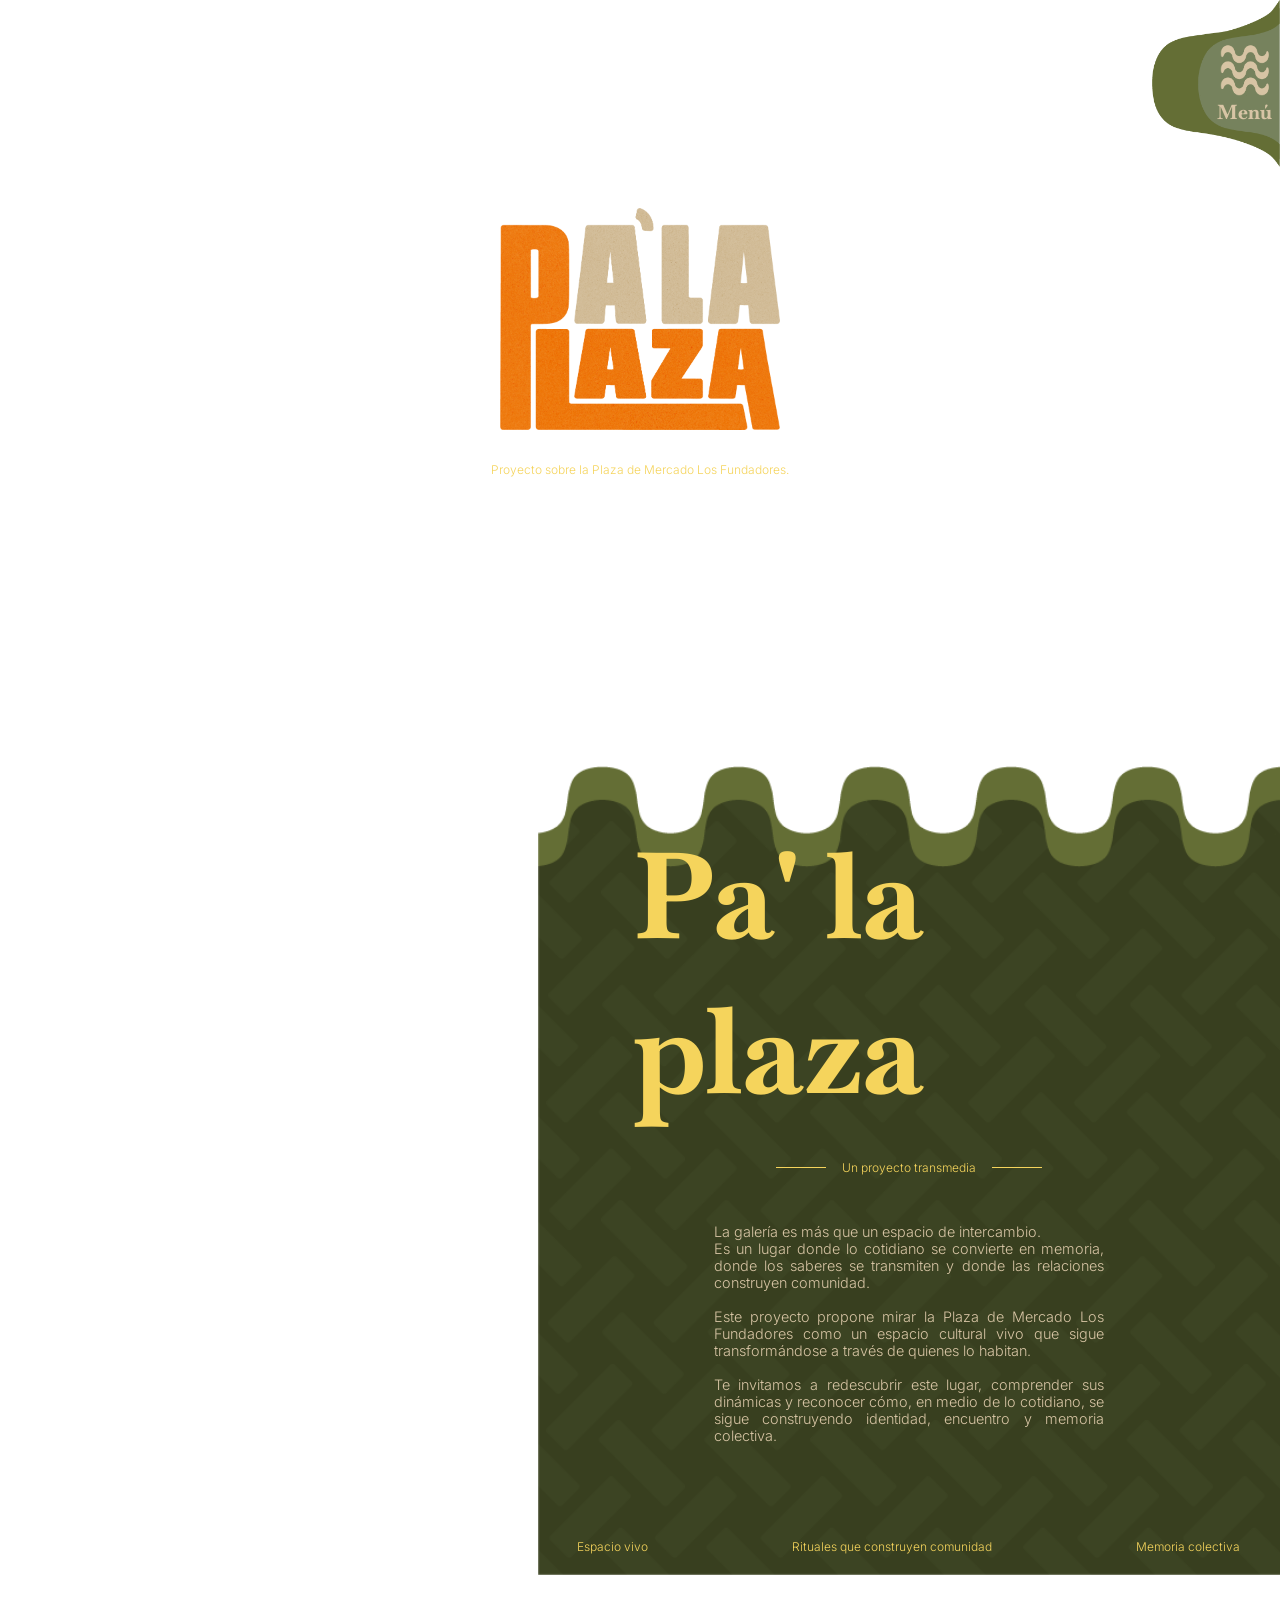
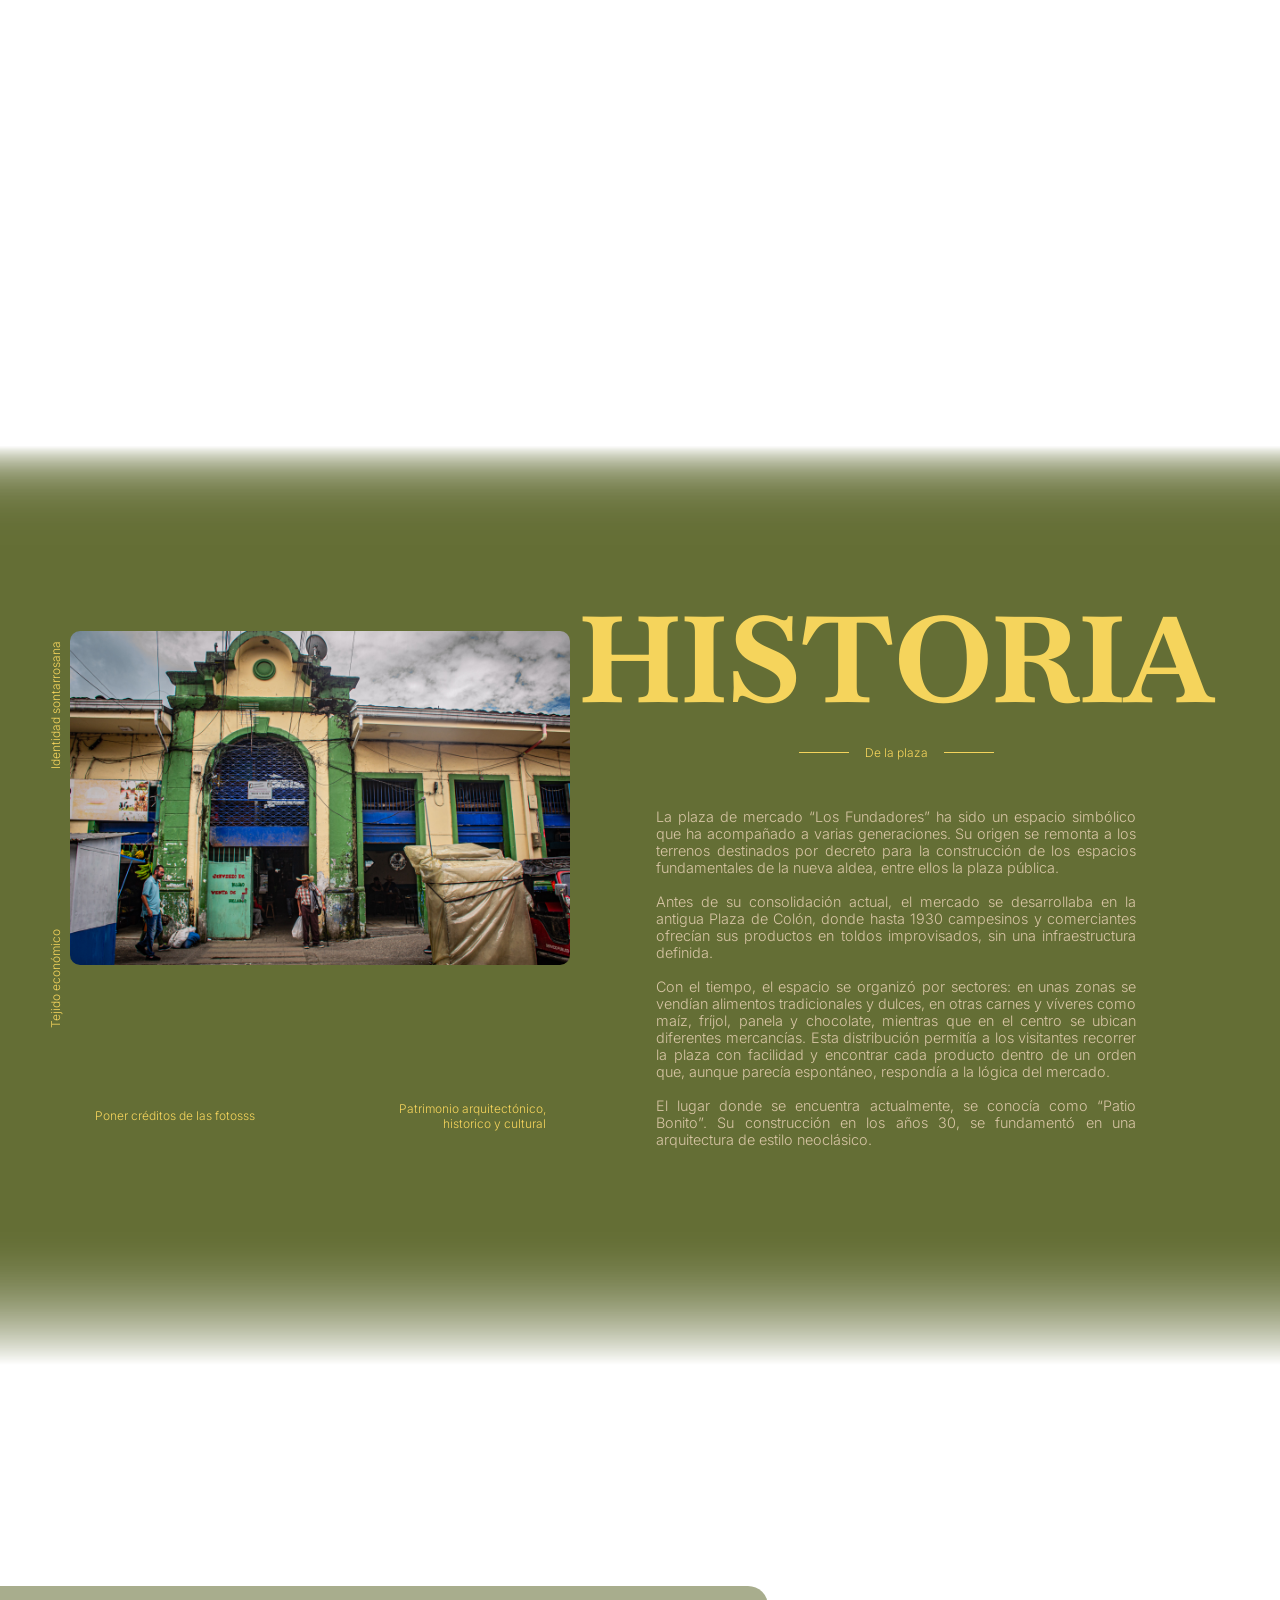
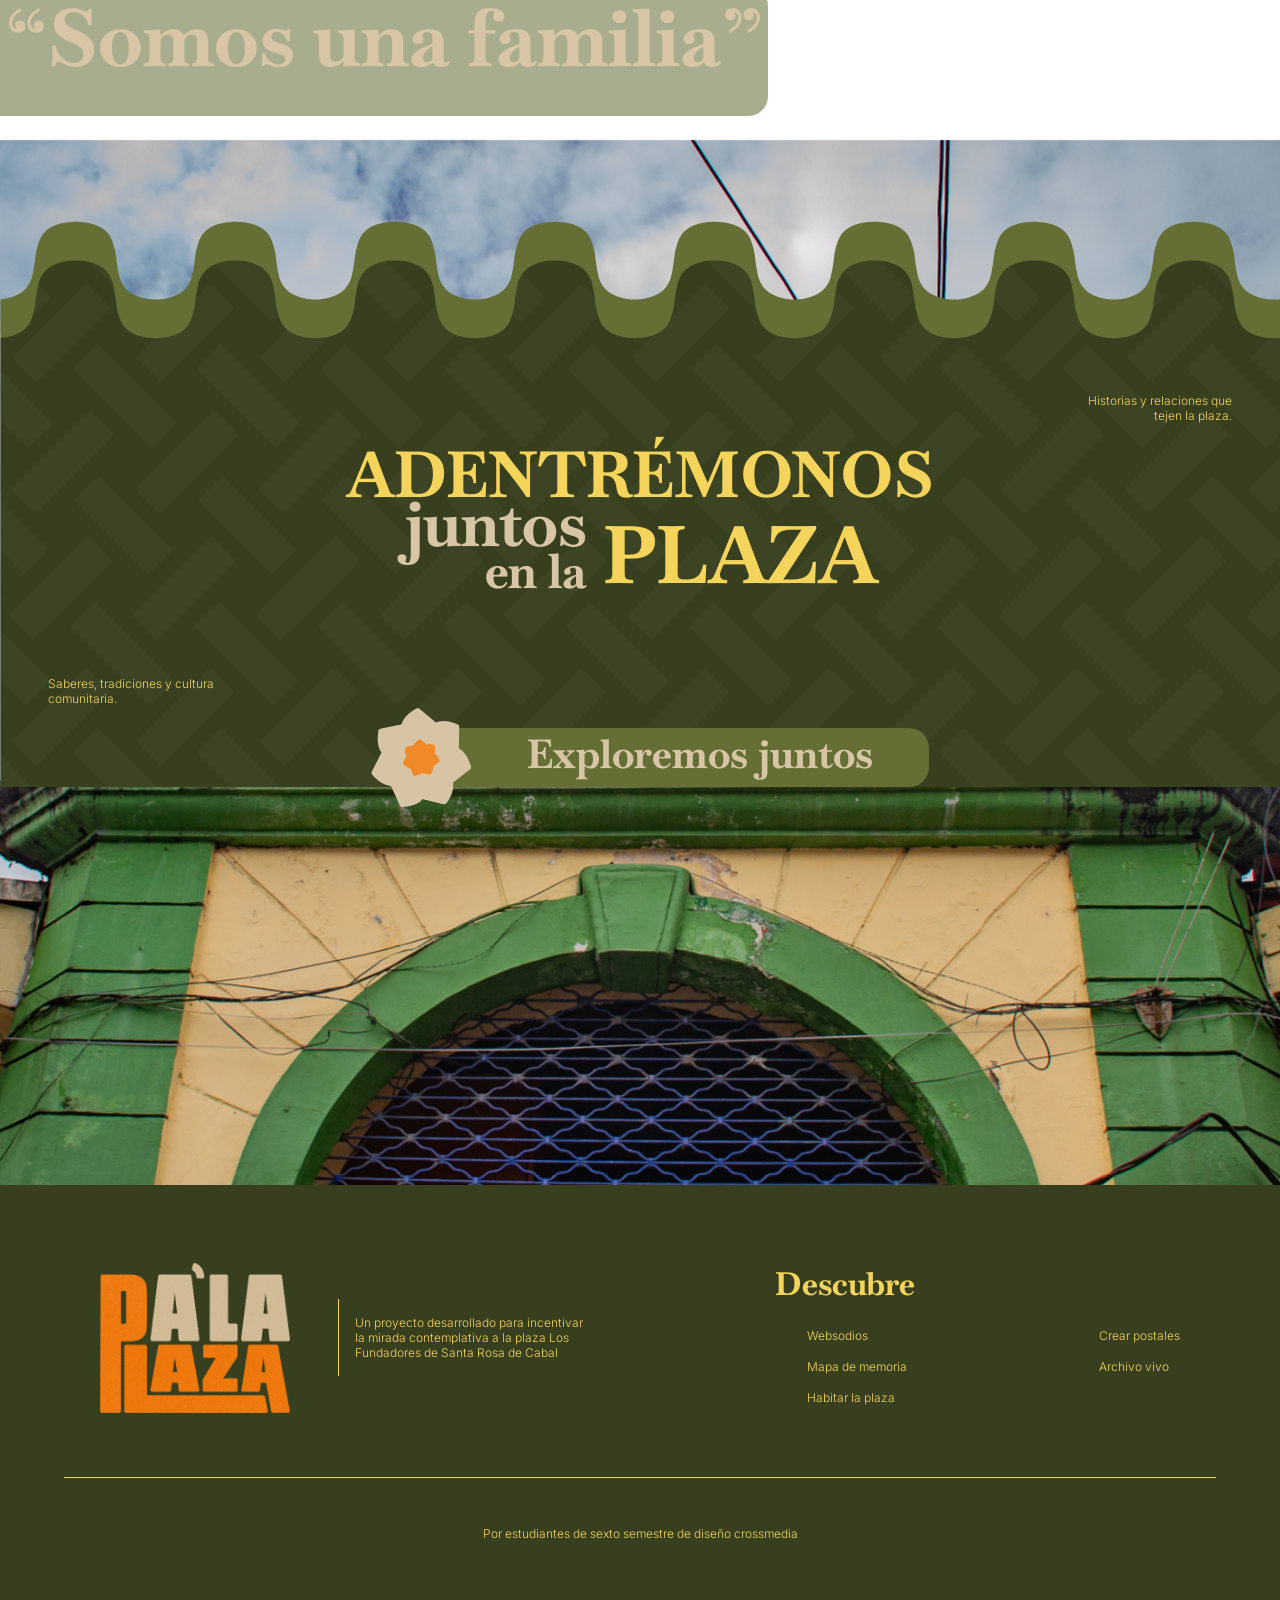
==== index.html @ adb61d27 "Fead: creación css contenido websodios. Parallax CTA. Fix: corrección tamaño CTA y correción link a " ====
<!DOCTYPE html>
<html lang="en">
<head>
    <meta charset="UTF-8">
    <meta name="viewport" content="width=device-width, initial-scale=1.0">
    <title>Pa'la plaza</title>
    <link rel="stylesheet" href="style.css">
</head>
<body>
    <div class="menu">  <!-- Botón menu -->
        <button onclick="abrirMenu()" baskerville= "Menú">
            <div class="menu-fondo">
                <img src="IMG/MENÚ.png" alt="">
            </div>
            <div class="menu-arriba">
                <img src="IMG/HONDAS.png" alt="menu">
                <span>Menú</span>
            </div>
        </button>
    </div>
    <header id="header">  <!-- Oculto -->
        <div class="menu">  <!-- Botón menú cerrar -->
            <button onclick="cerrarMenu()" baskerville= "Cerrar">
            <div class="menu-fondo">
                <img src="IMG/MENÚ.png" alt="">
            </div>
            <div class="menu-arriba">
                <img src="IMG/HONDAS.png" alt="menu">
                <span>Cerrar</span>
            </div>
        </button>
        </div>
        <div class="contenido-menu">
            <div class="texto-apoyo-horizontal">
                <h2>Espacio vivo</h2>
                <h2>Rituales que construyen comunidad</h2>
                <h2>Lugar de encuentro</h2>
            </div>
            <div class="menu-cuerpo">
                <div class="texto-apoyo-vertical-izquierda">
                        <h2>Relaciones que van más allá de un intrecambio comercial</h2>
                </div>
                <div class="titulo-secundario">
                    <h1>Descubre</h1>
                    <div class="subtitulo-lineas">
                        <hr>
                        <h2>La plaza</h2>
                        <hr>
                    </div>
                </div>
                <div class="linea-vertical"></div>
                <div class="menu-nav">
                    <nav>
                        <ul>
                            <li><a href="#websodios">Websodios</a></li>
                            <li><a href="#mapamemoria">Mapa de memoria</a></li>
                            <li><a href="#habitar">Habitar la plaza</a></li>
                            <li><a href="#postales">Postales</a></li>
                            <li><a href="#archivovivo">Archivo vivo</a></li>
                        </ul>
                    </nav>
                </div>
            </div>
            <div class="texto-apoyo-horizontal">
                <h2>Miradas</h2>
                <h2>Historias que habitan la plaza</h2>
                <h2>Archivo colectivo</h2>
            </div>
        </div>
        
    </header>

    <div class="hero-container">
            
        <div class="parallax">
            <div class="capa capa1"></div>
            <div class="capa capa2"></div>
            <div class="capa capa3"></div>
            <div class="capa capa4"></div>
        </div>
        <div class="hero">
            <div class="hero-intro">
                <img src="IMG/LOGO.png" alt="Logo Pa'la plaza" width="280PX">
                <h2>Proyecto sobre la Plaza de Mercado Los Fundadores.</h2>
            </div>
            <section class="intro">
                <div class="titulo-secundario">
                    <h1>Pa' la plaza</h1>
                    <div class="subtitulo-lineas">
                        <hr>
                        <h2>Un proyecto transmedia</h2>
                        <hr>
                    </div>
                    
                </div>

                <div class="text-intro">
                    <p>La galería es más que un espacio de intercambio. <br>
                        Es un lugar donde lo cotidiano se convierte en memoria, donde los saberes se transmiten y donde las relaciones construyen comunidad.
                        <br><br>
                        Este proyecto propone mirar la Plaza de Mercado Los Fundadores como un espacio cultural vivo que sigue transformándose a través de quienes lo habitan.
                        <br><br>
                        Te invitamos a redescubrir este lugar, comprender sus dinámicas y reconocer cómo, en medio de lo cotidiano, se sigue construyendo identidad, encuentro y memoria colectiva.
                    </p>
                </div>
                <div class="texto-apoyo-horizontal">
                    <h2>Espacio vivo</h2>
                    <h2>Rituales que construyen comunidad</h2>
                    <h2>Memoria colectiva</h2>
                </div>
            </section>
        </div>
    </div>

    <section class="historia">
        <div class="apartado-imagen">
            <div class="texto-apoyo-vertical-izquierda-historia">
                <h2>Tejido económico</h2>
                <h2>Identidad sontarrosana</h2>
            </div>
            <div class="imagen-texto">
                <div class="img_scroll">
                    <img src="IMG/ENTRADA.jpg" alt="Entrada a la plaza" width="500px">
                    <img src="" alt="">
                </div>
                <div class="texto-apoyo-horizontal">
                    <h2 class="alinear-iz">Poner créditos de las fotosss</h2>
                    <h2 class="alinear-der">Patrimonio arquitectónico, <br> historico y cultural</h2>
                </div>
            </div>
        </div>
        <div class="apartado-historia">
            <div class="titulo-secundario-historia">
                <h1>HISTORIA</h1>
                <div class="subtitulo-lineas">
                    <hr>
                    <h2>De la plaza</h2>
                    <hr>
                </div>
            </div>

            <div class="text-historia">
                <p>La plaza de mercado “Los Fundadores” ha sido un espacio simbólico que ha acompañado a varias generaciones. Su origen se remonta a los terrenos destinados por decreto para la construcción de los espacios fundamentales de la nueva aldea, entre ellos la plaza pública.
                 <br><br>       
                Antes de su consolidación actual, el mercado se desarrollaba en la antigua Plaza de Colón, donde hasta 1930 campesinos y comerciantes ofrecían sus productos en toldos improvisados, sin una infraestructura definida.
                <br><br>
                Con el tiempo, el espacio se organizó por sectores: en unas zonas se vendían alimentos tradicionales y dulces, en otras carnes y víveres como maíz, fríjol, panela y chocolate, mientras que en el centro se ubican diferentes mercancías.
                Esta distribución permitía a los visitantes recorrer la plaza con facilidad y encontrar cada producto dentro de un orden que, aunque parecía espontáneo, respondía a la lógica del mercado.
                <br><br>
                El lugar donde se encuentra actualmente, se conocía como “Patio Bonito”. Su construcción en los años 30, se fundamentó en una arquitectura de estilo neoclásico.
                </p>
            </div>
        </div>
    </section>
    <div class="container">
        <div class="capa-cta"></div>
        <div class="frase">
            <span>“Somos una familia”</span>
        </div>
        <section class="CTA">
            
                <div class="texto-apoyo-horizontal-frases-der">
                    <h2 class="alinear-der">Historias y relaciones que<br>tejen la plaza.</h2>
                </div>
                <div class="titulo-cta">
                    <div class="txt-principal">
                        <h4>ADENTRÉMONOS</h4>
                    </div>
                    <div class="txt-apoyo">
                        <div class="txt-apoyo-vertical">
                            <h5 class="txt-apoyo1">juntos</h5>
                            <h6 class="txt-apoyo2">en la</h6>
                        </div>
                        <div class="txt-final">
                            <h3>PLAZA</h3>
                        </div>
                    </div>
                </div>
                <div class="texto-apoyo-horizontal-frases-iz">
                    <h2 class="alinear-iz">Saberes, tradiciones y cultura<br>comunitaria.</h2>
                </div>
                <a href="websodios.html" class="boton">
                    <img src="IMG/FLOR.png" alt="flor" width="100px">
                    <div class="txt-boton">
                        <span>Exploremos juntos</span>
                    </div>
                </a>
            
        </section>
    </div>
</div>
<script src="funciones.js"></script>
</body>
<footer>
    <div class="contenido-footer">
        <div class="resumen">
            <img src="IMG/LOGO.png" alt="logo pa'la plaza" width="190px">
            <div class="linea-vertical-footer"></div>
            <h2>Un proyecto desarrollado para incentivar<br>la mirada contemplativa a la plaza Los<br>Fundadores de Santa Rosa de Cabal</h2>
        </div>
        <div class="footer-nav">
            <div class="footer-nav-titulo"> Descubre</div>
            <div class="footer-nav-columnas">
                <div>
                    <a href="websodios.html">Websodios</a>
                    <a href="mapamemoria.html">Mapa de memoria</a>
                    <a href="habitar.html">Habitar la plaza</a>
                </div>
                <div>
                    <a href="postales.html">Crear postales</a>
                    <a href="archivovivo.html">Archivo vivo</a>
                </div>
            </div>
        </div>
    </div>
    <hr id="linea-footer">
    <div class="creditos">
        <h2>Por estudiantes de sexto semestre de diseño crossmedia</h2>
    </div>
</footer>
</html>
---- style.css ----
@import url('https://fonts.googleapis.com/css2?family=Baskervville:ital,wght@0,400..700;1,400..700&display=swap');
@import url('https://fonts.googleapis.com/css2?family=Inter:ital,opsz,wght@0,14..32,100..900;1,14..32,100..900&display=swap');
* {
  box-sizing: border-box;
    margin: 0;
  padding: 0;
}
:root{
    /*paleta colores*/
    --verde-pino: #1e3a25;
    --verde-militar: #383f1f;
    --verde-oliva-oscuro: #646e35;
    --verde-oliva-medio: #76825d;
    --verde-oliva-claro: #8d9e6e;
    --cafe: #6c3f2f;
    --crema: #d8c5a5;
    --blanco-hueso: #f1f0ec;
    --amarillo: #f5d45c;
    --naranja: #f18b29;
    --blanco: #ffffff;
    /*colores textos*/
    --color-texto-parrafos: var(--crema);
    --color-texto-apoyo: var(--amarillo);
    --color-texto-frases: var(--crema);
    --color-titulo-principales: var(--amarillo);
    --color-titulo-acento1: var(--naranja);
    --color-titulo-acento2: var(--amarillo);
    --color-titulo-acento3: var(--crema);
    /*colores fondos*/
    --fondo1: var(--verde-militar);
    --fondo2: var(--verde-oliva-oscuro);
    /*tamaño fuentes*/
    --tamaño-xxs:0.75rem; /*12*/
    --tamaño-xs:0.9rem; /*16*/
    --tamaño-s: 2.5rem; /*40*/
    --tamaño-m: 3rem;/*48*/
    --tamaño-l: 4rem; /**64*/
    --tamaño-xl: 5rem;/*80*/
    --tamaño-xxl: 7.5rem; /*120*/

    --tamaño-titulos-principales: var(--tamaño-xxl);
    --tamaño-titulos-acento1: var(--tamaño-xl);
    --tamaño-titulos-acento2: var(--tamaño-l);
    --tamaño-titulos-acento3: var(--tamaño-m);
    --tamaño-parrafos: var(--tamaño-xs);
    --tamaño-texto-apoyo: var(--tamaño-xxs);
    --tamaño-botones: var(--tamaño-s);
    --tamaño-menu: var(--tamaño-l);
    --tamaño-frases: var(--tamaño-xl);

    /*tamaño bordes*/
    --borde-s: 10px ;
    --borde-m: 20px ;
    --borde-l: 40px ;

    --fuente-titulos: baskervville, serif;
    --fuente-secundarios:inter, sans-serif;
    --fuente-parrafos: inter, sans-serif;

    --espaciado-texto-apoyo: 15%;
}

/* DISEÑO BOTON MENÚ*/
.menu {
  position: fixed;
  top:0;
  right: 0;
  z-index: 900;
  display: flex;
  justify-content: left;
}

.menu-arriba {
  display: flex;
  flex-direction: column;
  justify-content: center;
  align-items: center;
  position: absolute;
  z-index: 10;
  position: absolute;
  top: 50%;
  left: 50%;
  transform: translate(-5%, -48%);
}
.menu-arriba img{
  width: 75%;
  height: auto;
  margin-bottom: 4px; 
}
span{
  font-family: var(--fuente-titulos);
  font-weight: bold;
  font-size: 1.25rem;
  color: var(--crema);
}

.menu button {
  position: relative; 
  display: inline-block;
  padding: 0;
  border: none;
  background: none;
  cursor: pointer;
}

.menu-fondo img {
  display: block;
  width: 8rem; 
  height: auto;
}

/*diseño tipografías*/
h1{
  font-family: var(--fuente-titulos);
  font-size: var(--tamaño-titulos-principales);
}
h2{
  font-family: var(--fuente-parrafos);
  font-size: var(--tamaño-texto-apoyo);
  letter-spacing: var(--espaciado-texto-apoyo);
  font-weight: 300;
  color:var(--amarillo);
}
h3{
  font-family: var(--fuente-titulos);
  font-size: var(--tamaño-titulos-acento1);
  color: var(--color-titulo-acento2);
}
h4{
  font-family: var(--fuente-titulos);
  font-size: var(--tamaño-titulos-acento2);
  color: var(--color-titulo-acento2);
}
h5{
  font-family: var(--fuente-titulos);
  font-size: var(--tamaño-titulos-acento2);
  color: var(--color-titulo-acento3);
}
h6{
  font-family: var(--fuente-titulos);
  font-size: var(--tamaño-titulos-acento3);
  color: var(--color-titulo-acento3);
}
p{
  font-family: var(--fuente-parrafos);
  font-size: var(--tamaño-parrafos);
  color: var(--color-texto-parrafos);
  font-weight: 300;
  text-align: justify;
}

/*DISEÑÓ contenido menú*/

.contenido-menu{
  display: flex;
  flex-direction: column; 
  height: 100vh;
  justify-content: space-between;
  background-image: url(IMG/FONDOMENÚ.png);
  background-size: cover;
  background-position: center;

}

.texto-apoyo-horizontal{
    display: flex;
    flex-direction: row;
    justify-content: space-evenly;
    align-items: center;
    text-align: center;
    padding: 3rem 1rem;
    font-family: var(--fuente-parrafos);
    font-size: var(--tamaño-texto-apoyo);
    letter-spacing: var(--espaciado-texto-apoyo);
    color:var(--amarillo);
    height: 15%;
    gap: 9rem;
}
.menu-cuerpo{
  display: flex;
  flex-direction: row;
  align-items: center;
  margin-left: 6rem;
  height: 70%;

}
.texto-apoyo-vertical-izquierda{
  position: absolute; 
  left: 3rem;
  top: 50%;
  transform: rotate(-90deg) translate(-70%, 0);
  transform-origin: left top;
  white-space: nowrap;
  gap: 6rem;
  display: flex;
  flex-direction: row;
} 

.titulo-secundario{
  display: flex;
  flex-direction: column;
  align-items: center;
  gap: 1rem;
  margin: 0 6rem;
}
.titulo-secundario h1{
  color: var(--color-titulo-acento1);
}
.subtitulo-lineas{
  display: flex;
  flex-direction: row;
  align-items: center;
  gap: 1rem;
}
hr{
  border: none;
  border-top: 0.5px solid var(--amarillo);
   width: 50px;
}
.linea-vertical {
  width: 0.5px;
  height: 55vh;
  background-color: var(--amarillo);
}
.menu-nav{
  display: flex;
  flex-direction: column;
}
.menu-nav a{
  font-family: var(--fuente-titulos);
  font-size: var(--tamaño-menu);
  color: var(--color-titulo-acento3);
  text-decoration: none;
  list-style: none;
  font-weight: bold;
 display: flex;
  gap: 2rem;
  margin-left: 2rem;
}
.menu-nav ul{
  list-style: none;
  padding-left: 0;
}

header {
  position: fixed; 
  top: 0;
  left: 0;
  width: 100%;
  height: 100vh;

  opacity: 0;
  pointer-events: none; 

  transition: opacity 0.4s ease;
  z-index: 1000;
}
header.abierto {
  opacity: 1;
  pointer-events: auto;
}


/*Diseño intro*/
.hero-container{
  /*background-image: url(IMG/img1.jpg);
  background-size: cover;
  background-position: center;
  display: flex;
  flex-direction: column;
  height: 250vh;*/

  position: relative;
  overflow: hidden;
  height: 250vh;
  padding-bottom: 30rem;
}

.hero {
  position: relative;
  z-index: 10;
}
.intro{
  z-index: 10;
}

.hero-intro {
  display: flex;
  flex-direction: column;
  justify-content: center;
  align-items: center;
  gap: 2rem;
  margin-top: 13rem;
  
}
.intro{
  display: flex;
  flex-direction: column;
  align-items: center;
  justify-content: center;
  background-image: url(IMG/FONDO-INTRO.png);
  background-size: cover;
  background-repeat: no-repeat;
  position: relative;
  width: 58%;
  height: 90vh;
  margin-left: auto;
  margin-top: 18rem;
  margin-right: 0;
  gap: 1rem;
  padding-top: 5rem;
  z-index: 20;
}
.titulo-secundario h1{
  color: var(--color-titulo-acento2);
}
.titulo-secundario{
  display: flex;
  flex-direction: column;
  align-items: center;
  gap: 2rem;

}
.text-intro{
  padding: 2rem 11rem;
}


/*Diseño historia*/
.historia{
  display: flex;
  flex-direction: row;
  background-image: url(IMG/FONDO-DEGRADADO.png);
  background-size: cover;
  background-position: center;
  height: 120vh;
  position: relative;
  margin-top: -325px;
  justify-content: center;
  align-items: center;
  z-index: 50;
}
.apartado-imagen{
  display: flex;
  flex-direction: row;
  align-items: center;
  justify-content: center;
  gap: 2rem;
  width: 40%;
  padding: 1rem;
}
.texto-apoyo-vertical-izquierda-historia{
  position: absolute; 
  left: 3rem;
  top: 40%;
  transform: rotate(-90deg) translate(-70%, 0);
  transform-origin: left top;
  white-space: nowrap;
  gap: 10rem;
  display: flex;
  flex-direction: row;
} 
.imagen-texto{
  display: flex;
  flex-direction: column;
  align-items: center;
  justify-content: center;
}
.alinear-iz{
  text-align: left;
}
.alinear-der{
  text-align: right;
}
.img_scroll img{
  margin-top: 5rem;
  border-radius: var(--borde-s);
}
.apartado-historia{
  display: flex;
  flex-direction: column;
  align-items: center;
  justify-content: center;
  gap: 3rem;
  width: 50%;
  padding:  2rem;
}
.titulo-secundario-historia{
  display: flex;
  flex-direction: column;
  align-items: center;
  gap: 0.5rem;
}
.titulo-secundario-historia h1{
  color: var(--color-titulo-acento2);
}
.text-historia{
  padding: 0 3rem;
}

/*diseño cierre cta*/

.container{
  display: flex;
  flex-direction: column;
  /*background-image: url(IMG/plaza.jpg);
  background-size: 140%;
  background-position: 55% 7%;
  background-repeat: no-repeat;*/
  width: 100%;
  height: 180vh;
  justify-content: center;
  align-items: center;
  gap: 6rem;
  position: relative; 
  margin-top: -240px;
  background-repeat: no-repeat;
  position: relative;
  overflow: hidden;
}

.frase{
  display: flex;
  justify-content: center; 
  position: absolute;
  left: 0;
  top: 26%;
  background-color: rgba(100, 110, 53, 0.56);
  width: 60%;
  height: 8%;
  border-radius: 0  var(--borde-m) var(--borde-m) 0;
  z-index: 10;
}
.frase span{
  font-family: var(--fuente-titulos);
  font-size: var(--tamaño-frases);
  color: var(--color-texto-frases);
}

.CTA{
  display: flex;
  flex-direction: column;
  align-items: center;
  justify-content: center;
  background-image: url(IMG/FONO-CTA.png);
  width: 100%;
  height: 35%;
  margin-top: 20%;
  z-index: 10;
}

.titulo-cta{
display: grid;
grid-template-columns: repeat(6, 1fr);
grid-template-rows: repeat(2, 1fr);
grid-column-gap: 0px;
grid-row-gap: 0px;
height: 30%;
transform: translateY(4rem);
}
.txt-principal {
grid-area: 2 / 2 / 3 / 6; 
display: flex;
justify-content: center;
align-items: center;
}
.txt-apoyo {
grid-area: 3 / 2 / 5 / 6; 
display: flex;
flex-direction: row; 
justify-content: center;
gap: 1rem;
height: 54%
}
.txt-apoyo-vertical {
  grid-area: 3 / 2 / 4 / 4;
display: flex;
justify-content: center;
flex-direction: column;
align-items: flex-end;
position: relative;
}
.txt-final { 
  grid-area: 3 / 4 / 5 / 6; 
  display: flex;
  justify-content: center;
  align-items: center;}


.txt-apoyo1 {
  position: relative;
  z-index: 2;
}

.txt-apoyo2 {
  position: relative;
  top: -25px; 
  z-index: 1;
}
.texto-apoyo-horizontal-frases-iz{
  display: flex;
  align-items: center;
  height: 20%;
  width: 100%;
  padding: 0 3rem;
}
.texto-apoyo-horizontal-frases-der{
  display: flex;
  align-items: center;
  justify-content: flex-end;
  height: 20%;
  width: 100%;
  padding: 3.5rem 3rem;
}
.txt-boton{
  
  display: flex;
  justify-content: center;
  align-items: baseline;
  flex-direction: row;
  background-color: var(--verde-oliva-oscuro);
  width: 53vh;
  height: 60%;
  border-radius: 0  var(--borde-m) var(--borde-m) 0;
}
.boton{
  display: flex;
  justify-content: center;
  align-items: center;
  flex-direction: row;
  transform: translateY(3.5rem);
  text-decoration: none;
}
.boton img{
  transform: translateX(1.2rem);
  z-index: 99;
}
.boton span{
  font-family: var(--fuente-titulos);
  font-size: var(--tamaño-botones);
  color: var(--color-texto-frases);
  margin-left: 4%;
}
.texto-apoyo-horizontal-frases-iz, .texto-apoyo-horizontal-frases-der {
  transform: translateY(6rem);
}

/*Diseño footer*/

footer{
  background-color: var(--verde-militar);
  display: flex;
  flex-direction: column;
  align-items: center;
  justify-content: center;
  width: 100%;
  height: 50vh;
  gap: 2rem;
}
.contenido-footer{
  display: flex;
  flex-direction: row;
  justify-content: space-between;
  gap: 12rem;
 margin: 2rem 4rem 2rem 4rem;
}
.resumen{
  display: flex;
  flex-direction: row;
  align-items: center;
  justify-content: flex-start;
}
.linea-vertical-footer{
  width: 1px;
  height: 77px;
  background-color: var(--amarillo);
  margin: 0px 1rem 0rem 3rem;
}
.footer-nav{
  display: flex;
  flex-direction: column;
  gap: 1rem;
  justify-content: flex-start;
}
.footer-nav-titulo{
  font-family: var(--fuente-titulos);
  font-size: 2rem;
  font-weight: 700;
  color: var(--color-titulo-principales);
}

.footer-nav-columnas{
  display: flex;
  flex-direction: row;
  gap: 12rem;
  margin-left: 2rem;
}
.footer-nav-columnas div{
  display: flex;
  flex-direction: column;
  gap: 2 rem ;
}
.footer-nav-columnas div a{
  font-family: var(--fuente-parrafos);
  font-size: var(--tamaño-texto-apoyo);
  letter-spacing: var(--espaciado-texto-apoyo);
  font-weight: 300;
  color:var(--amarillo);
  text-decoration: none;
  list-style: none;
  gap: 1rem;
  padding: 0.5rem 0;
}
#linea-footer{
  border: none;
  border-top: 0.5px solid var(--amarillo);
   width: 90%;
}
.creditos{
  margin: 1rem 0px 3rem;
}

/* PARALLAX */
.parallax{
  position: absolute;
  inset: 0;
  height: 120%;
  z-index: 1;
}

.capa{
  position: absolute;
  left: -10;
  width: 100%;
  height: 100%;
  background-size: 130%;
  background-position: 65% 50%;
  background-repeat: no-repeat;
  will-change: transform;
}


.capa1{
  background-image:url(IMG/IMG-1.4.png);

  z-index: 1;
}


.capa2{
  background-image:url(IMG/IMG-1.2.png);
  z-index: 2;
}

/* CAPA CERCANA */
.capa3{
  background-image:url(IMG/IMG-1.3.png);
  z-index: 3;
}
.capa4{
  background-image:url(IMG/IMG-1.1.png);
  z-index: 4;
}

/*parallax 2*/

.capa-cta{
  position: absolute;
  inset: 0;
  bottom: -50%; /*movimiento para arriba*/
  /*top: -30%; movimiento para abajo*/
 background-image: url(IMG/plaza.jpg);
  background-size: 150%;
  /*background-position: 55% 50%; movimiento para abajo*/
  background-position: 52% 50%; /*movimiento para arriba*/
  background-repeat: no-repeat;
  z-index: 1;
  will-change: transform;
}

/*--------------------------------------------------------------------
style-interna webssodios*/

.menu-container{
  position: fixed;
  z-index: 900;
  display: flex;
  justify-content: space-between;
}
.logo-fijo{
  margin: 2rem;
}

.hero-container-websodios{
   position: relative;
  overflow: hidden;
  height: 140vh;
}

.intro-interna {
  display: flex;
  flex-direction: column;
  justify-content: center;
  align-items: center;
  margin-top: 15rem;
  
}

.titulo-principal{
  display: flex;
  flex-direction: column;
}
.txt-principal-intro h1{ 
  color: var(--color-titulo-principales);
}
.txt-apoyo-intro{
   position: relative;
  display: flex;
  flex-direction: row;
  justify-content: center;
  align-items: center;
  gap: 1rem;
  transform: translateY(-54px);
  margin-left: 7%;
  margin-bottom: -2%;
}
.txt-rotado-vertical-intro{
  position: absolute;
  transform: rotate(-90deg);
  left: -60px;
  top: 31%;
  transform-origin: center;
}
.txt-medio-intro h1{
  display: flex;
  justify-content: center;
  color: var(--color-titulo-acento1);
}
.txt-apoyo-iz-intro{
  display: flex;
  flex-direction: column;
  align-items: flex-start;
  justify-content: center;
}
.txt-apoyo-iz-intro h6{
  transform: translatey(19px);
}
.txt-apoyo-iz-intro h5{
  color: var(--color-titulo-acento2);
}

/* contenido websodios*/
.websodios{
  display: flex;
  flex-direction: column;
  justify-content: center;
  background-image: url(IMG/FONDO-LINEA.png);
  background-position: 0 50%;
  height: 100vh;
  position: relative;
   z-index: 1000;
}
.titulo-version-horizontal{
  display: flex;
  flex-direction: row;
  align-items: center;
  margin: 2rem 10rem;
  justify-content: center;
}
.titulo-version-horizontal h1{
color: var(--color-titulo-principales);
}
.color-web {
  color: var(--color-titulo-acento3);
  font-family: var(--fuente-titulos);
  font-size: var(--tamaño-titulos-principales); 
}
/*contenedor de websodios*/

.contenedor-videos{
  display: flex;
  flex-direction: row;
  overflow-x: auto;
  overflow-y: hidden;
  gap: 2rem;
  padding: 1rem 4rem;
  margin-left: 4rem;
  scroll-snap-type: x mandatory;
  scrollbar-width: none;
  scroll-behavior: smooth;
  
}
video{
  display:flex;
  width: 400px;
  width: 100%;
  display: block;
}
.episodio{
  display: flex;
  flex-direction: row;
  position: relative;
  overflow: hidden;
  width: fit-content;
  position: relative;

  flex: 0 0 48%;

  overflow: hidden;

  scroll-snap-align: start;

  border-radius: var(--borde-s);
  transition: transform 0.4s ease;
}
.episodio:hover{
  transform: scale(1.02);
}

/* PANEL OCULTO */
.info-episodio{
  position: absolute;
  inset: 0;

  display: flex;
  flex-direction: column;
  justify-content: center;
  align-items: center;

  background-image: url(IMG/FONDOMENÚ.png);
  background-position: center;
  width: 85%;

  opacity: 0;
  transition: opacity 0.4s ease;

  padding: 2rem;
}
.info-episodio h6{
display: flex;
  margin: 1rem 0;
}

.texto-intro-websodios{
  display: flex;
  margin: 3rem 2rem 0rem;
}

/* APARECE AL HACER HOVER */
.episodio:hover .info-episodio{
  opacity: 1;
}

/*Parallax intro*/
.parallax-intro-websodios{
  position: absolute;
  inset: 0;
  height: 100%;
  z-index: 1;
}
.capaw{
  position: absolute;
  left: -10;
  width: 100%;
  height: 100%;
  background-size: 135%;
  background-position: 20% 50%;
  background-repeat: no-repeat;
  will-change: transform;
}
.capaw1{
  background-image: url(IMG/INTROW.jpg);
  z-index: 1;
}

/*parallax cta*/

.capa-cta-websodios{
  position: absolute;
  inset: 0;
  bottom: -50%; /*movimiento para arriba*/
  /*top: -30%; movimiento para abajo*/
  background-image: url(IMG/CTA2.jpg);
  background-size: 150%;
  /*background-position: 55% 50%; movimiento para abajo*/
  background-position: 52% 50%; /*movimiento para arriba*/
  background-repeat: no-repeat;
  z-index: 1;
  will-change: transform;
}
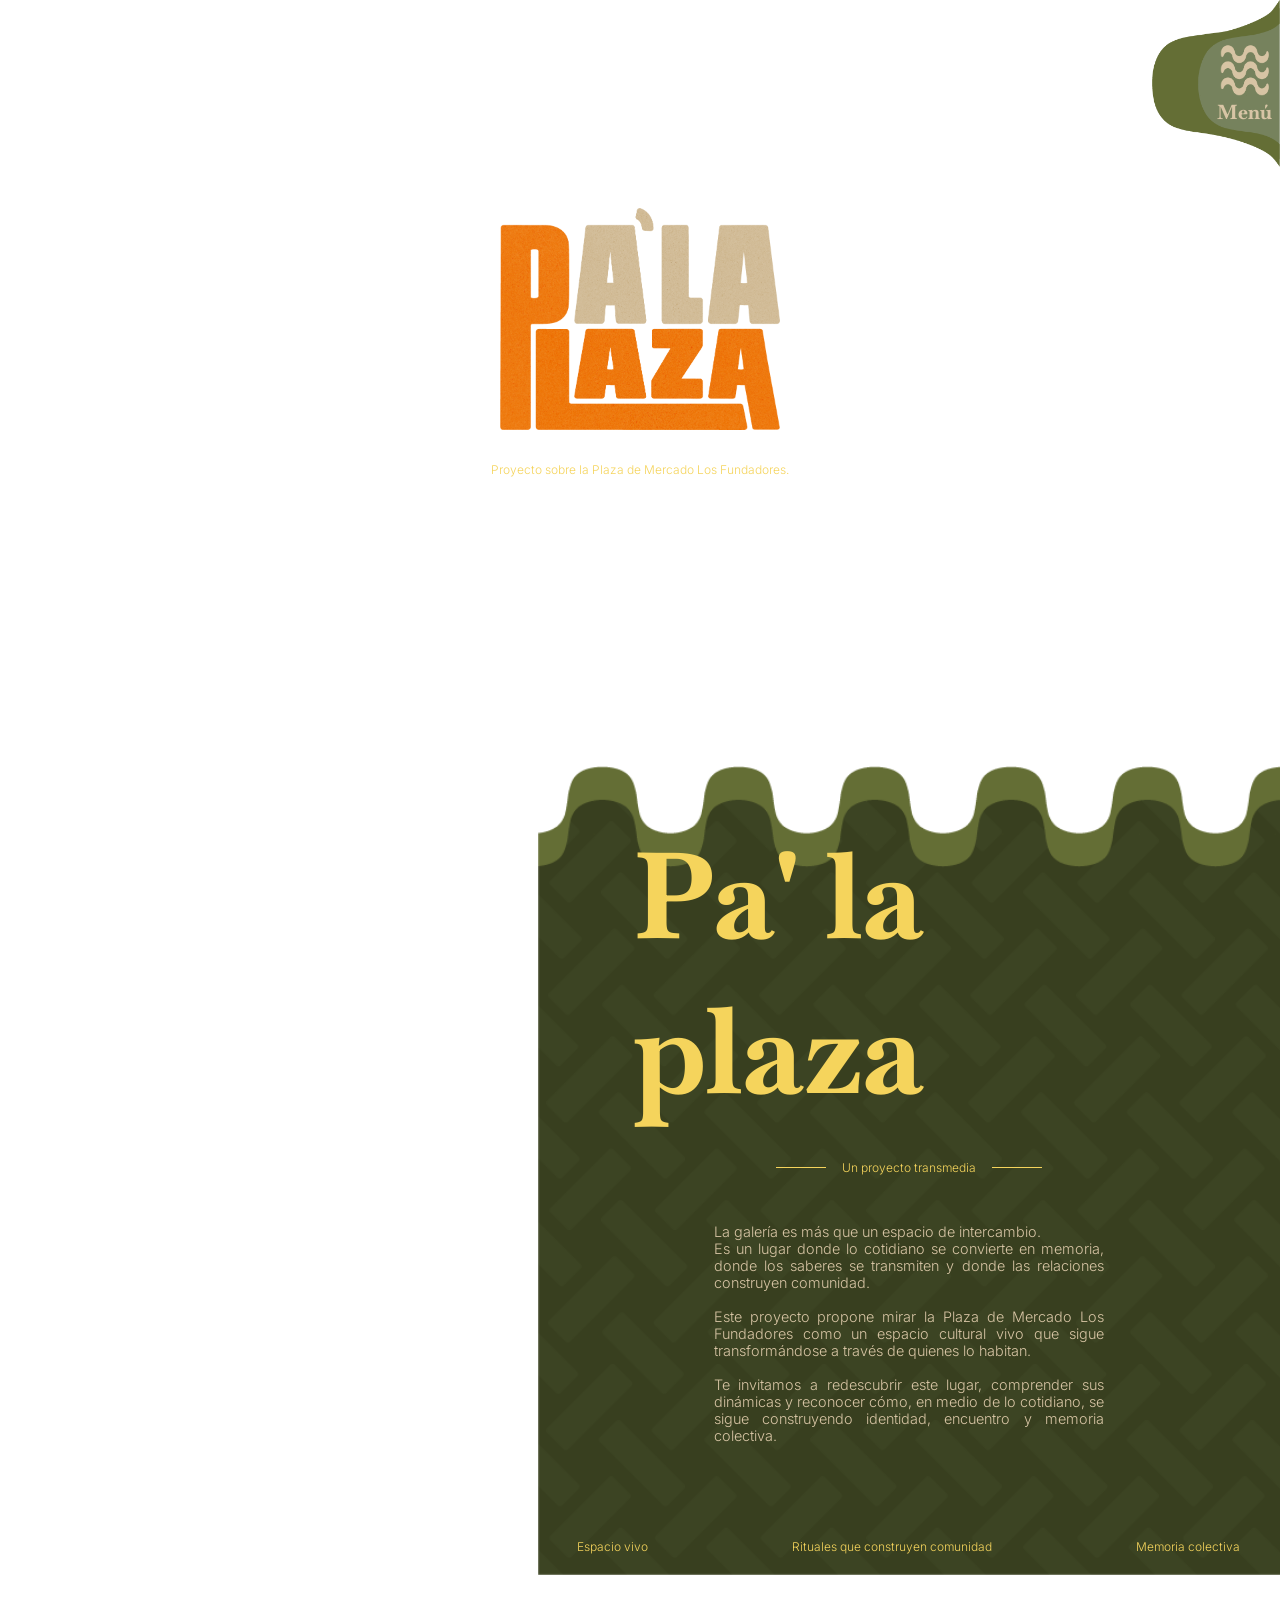
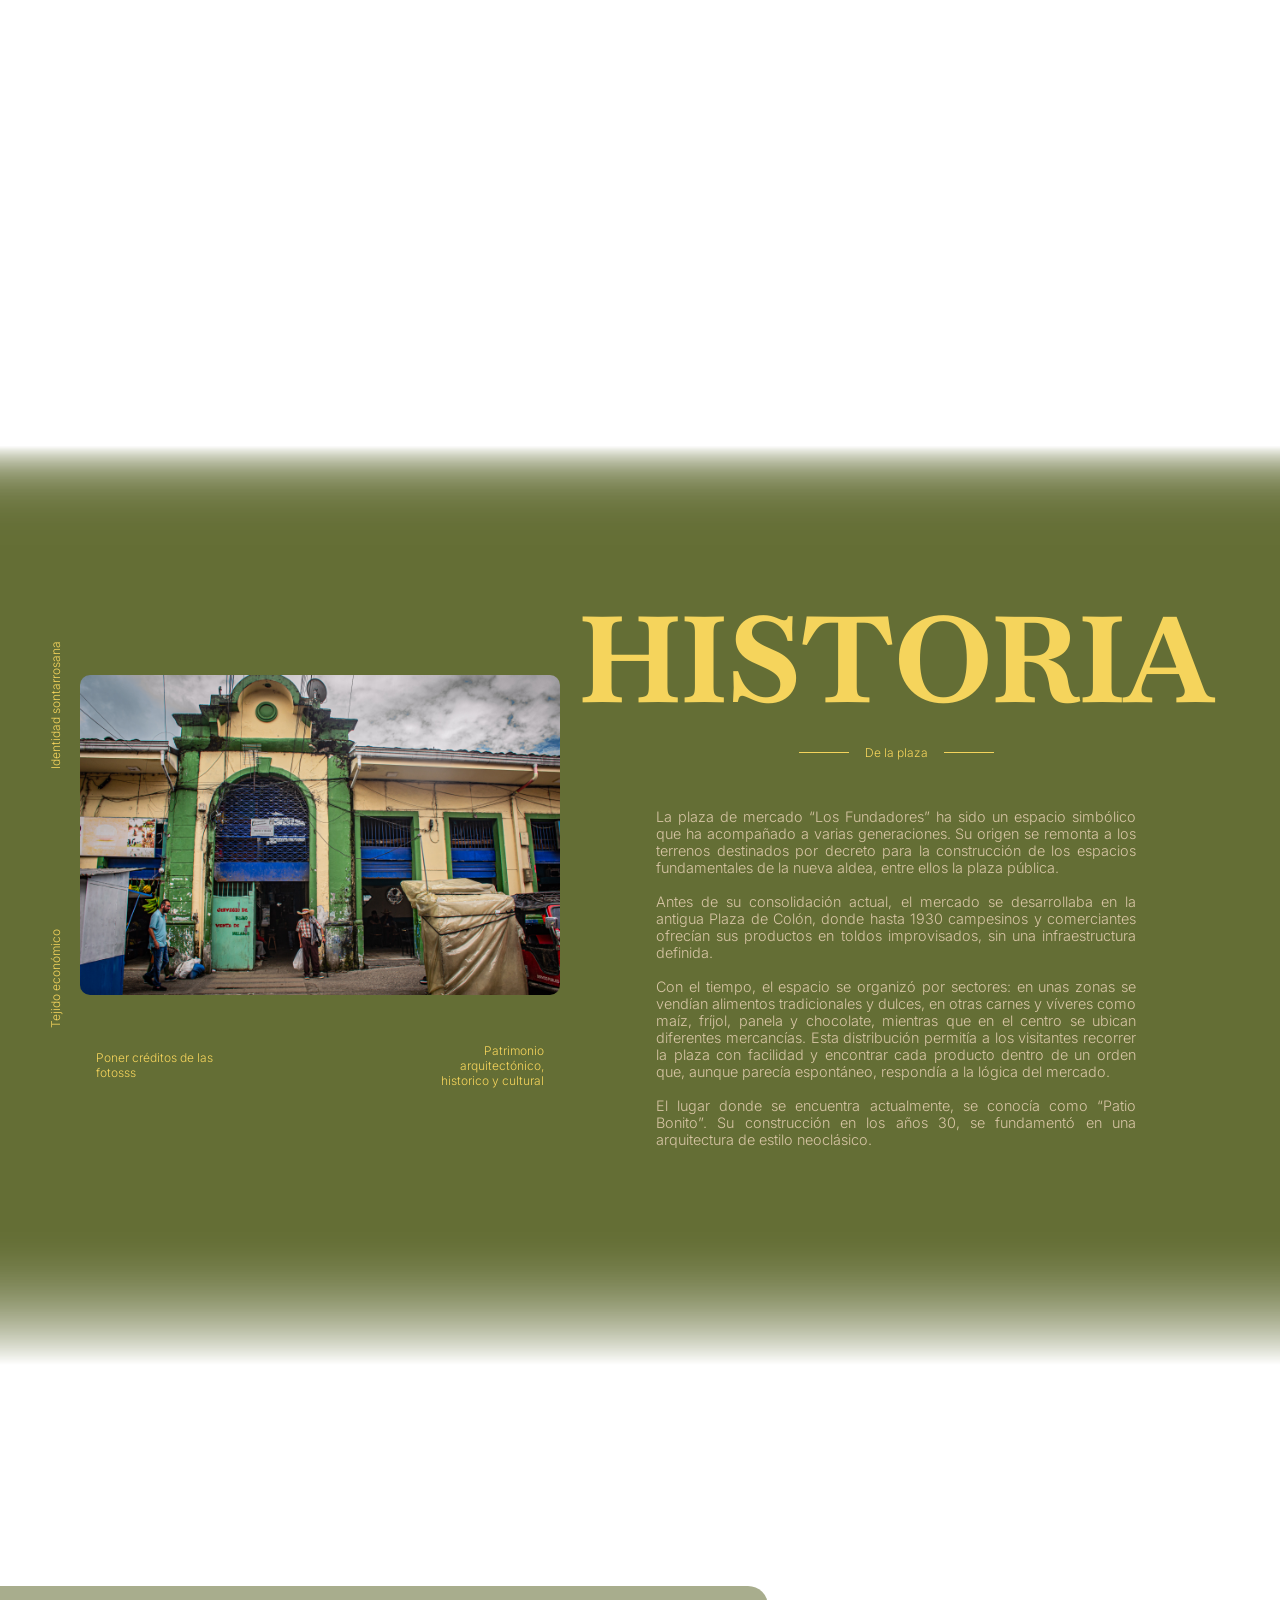
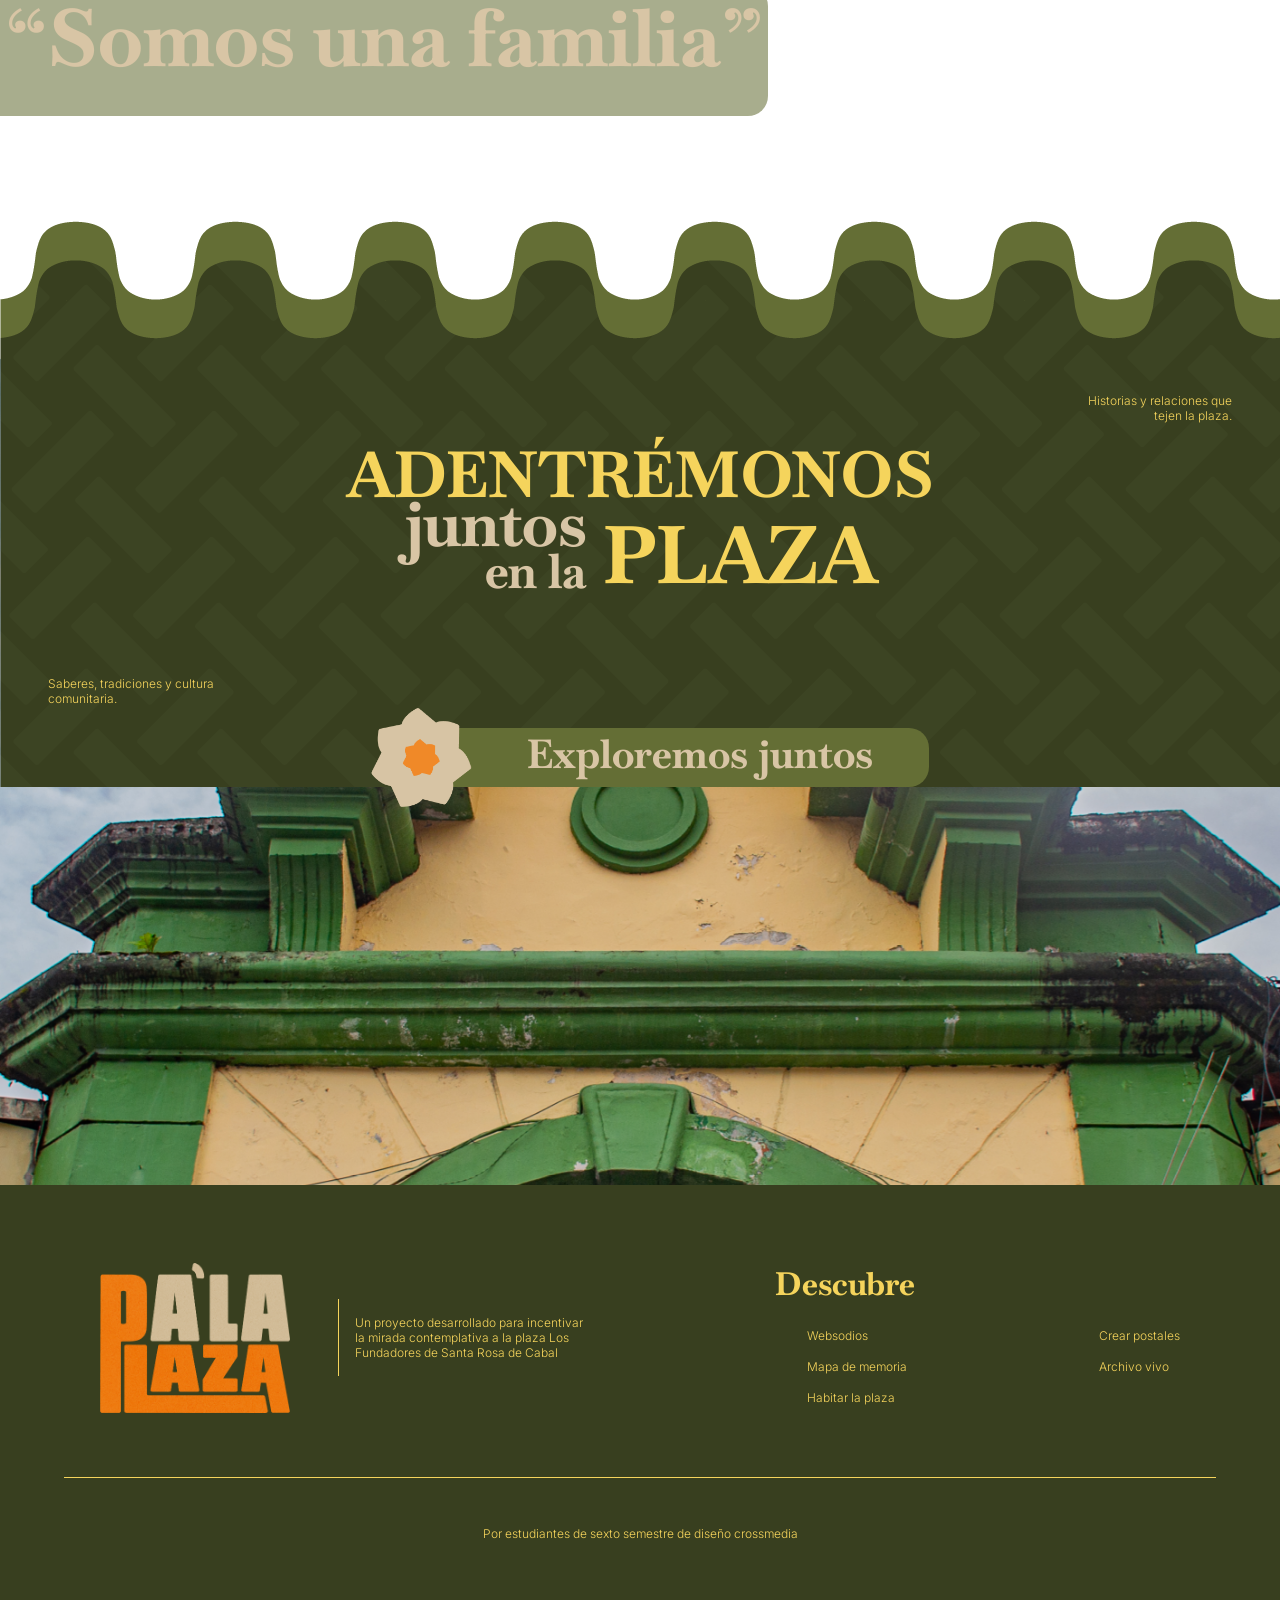
==== commit 972cf354: "fix: mejora posición js" ====
--- a/index.html
+++ b/index.html
@@ -52,11 +52,11 @@
                 <div class="menu-nav">
                     <nav>
                         <ul>
-                            <li><a href="#websodios">Websodios</a></li>
-                            <li><a href="#mapamemoria">Mapa de memoria</a></li>
-                            <li><a href="#habitar">Habitar la plaza</a></li>
-                            <li><a href="#postales">Postales</a></li>
-                            <li><a href="#archivovivo">Archivo vivo</a></li>
+                            <li><a href="websodios.html">Websodios</a></li>
+                            <li><a href="mapamemoria.html">Mapa de memoria</a></li>
+                            <li><a href="habitar.html">Habitar la plaza</a></li>
+                            <li><a href="postales.html">Postales</a></li>
+                            <li><a href="archivovivo.html">Archivo vivo</a></li>
                         </ul>
                     </nav>
                 </div>
@@ -121,7 +121,6 @@
             <div class="imagen-texto">
                 <div class="img_scroll">
                     <img src="IMG/ENTRADA.jpg" alt="Entrada a la plaza" width="500px">
-                    <img src="" alt="">
                 </div>
                 <div class="texto-apoyo-horizontal">
                     <h2 class="alinear-iz">Poner créditos de las fotosss</h2>
@@ -189,8 +188,6 @@
         </section>
     </div>
 </div>
-<script src="funciones.js"></script>
-</body>
 <footer>
     <div class="contenido-footer">
         <div class="resumen">
@@ -218,4 +215,6 @@
         <h2>Por estudiantes de sexto semestre de diseño crossmedia</h2>
     </div>
 </footer>
-</html>+<script src="funciones.js"></script>
+</body>
+</html>
--- a/style.css
+++ b/style.css
@@ -4,6 +4,16 @@
   box-sizing: border-box;
     margin: 0;
   padding: 0;
+}
+html, body {
+  min-height: 100%;
+  width: 100%;
+  overflow-x: hidden;
+}
+img {
+  max-width: 100%;
+  height: auto;
+  display: block;
 }
 :root{
     /*paleta colores*/
@@ -263,13 +273,6 @@
 
 /*Diseño intro*/
 .hero-container{
-  /*background-image: url(IMG/img1.jpg);
-  background-size: cover;
-  background-position: center;
-  display: flex;
-  flex-direction: column;
-  height: 250vh;*/
-
   position: relative;
   overflow: hidden;
   height: 250vh;
@@ -630,7 +633,7 @@
 
 .capa{
   position: absolute;
-  left: -10;
+  top: 0;
   width: 100%;
   height: 100%;
   background-size: 130%;
@@ -641,7 +644,7 @@
 
 
 .capa1{
-  background-image:url(IMG/IMG-1.4.png);
+  background-image:url(IMG/fondoParallax.jpg);
 
   z-index: 1;
 }
@@ -657,10 +660,10 @@
   background-image:url(IMG/IMG-1.3.png);
   z-index: 3;
 }
-.capa4{
+/*.capa4{
   background-image:url(IMG/IMG-1.1.png);
   z-index: 4;
-}
+}*/
 
 /*parallax 2*/
 
@@ -672,12 +675,39 @@
  background-image: url(IMG/plaza.jpg);
   background-size: 150%;
   /*background-position: 55% 50%; movimiento para abajo*/
-  background-position: 52% 50%; /*movimiento para arriba*/
+  background-position: 52% 69%; /*movimiento para arriba*/
   background-repeat: no-repeat;
   z-index: 1;
   will-change: transform;
 }
 
+/* Responsive adjustments */
+@media (max-width: 980px) {
+  .hero-container { min-height: 200vh; }
+  .hero-intro { margin-top: 8rem; gap: 1.5rem; }
+  .intro { width: min(95%, 800px); margin-top: 14rem; padding-top: 4rem; }
+  .text-intro { padding: 2rem 2rem; }
+  .texto-apoyo-horizontal { flex-wrap: wrap; gap: 1.5rem; padding: 2rem 1rem; }
+  .historia { flex-direction: column; height: auto; margin-top: 2rem; padding: 2rem 1rem; }
+  .apartado-imagen, .apartado-historia { width: 100%; }
+  .frase { width: 90%; top: 20%; left: 5%; }
+  .CTA { height: auto; padding: 6rem 2rem; margin-top: 18rem; }
+}
+
+@media (max-width: 680px) {
+  .hero-intro img { width: 220px; }
+  .titulo-secundario h1 { font-size: 3rem; }
+  .texto-apoyo-horizontal,
+  .texto-apoyo-horizontal-frases-iz,
+  .texto-apoyo-horizontal-frases-der { flex-direction: column; align-items: center; text-align: center; gap: 1rem; }
+  .texto-apoyo-horizontal { padding: 1.5rem 1rem; }
+  .frase { width: 95%; top: 18%; left: 2.5%; }
+  .boton { flex-direction: column; gap: 1rem; }
+  .txt-boton { width: 100%; max-width: 340px; height: auto; padding: 1rem; }
+  .footer-nav-columnas { flex-direction: column; gap: 2rem; margin-left: 0; }
+  .contenido-footer { flex-direction: column; gap: 2rem; margin: 2rem 1rem; }
+}
+
 /*--------------------------------------------------------------------
 style-interna webssodios*/
 
@@ -690,20 +720,23 @@
 .logo-fijo{
   margin: 2rem;
 }
-
-.hero-container-websodios{
+.logo-menu{
+  position: fixed;
+  z-index: 1100;
+}
+.hero-container-internas{
    position: relative;
   overflow: hidden;
   height: 140vh;
 }
 
-.intro-interna {
+.intro-internaw {
   display: flex;
   flex-direction: column;
   justify-content: center;
   align-items: center;
   margin-top: 15rem;
-  
+  transform:translateX(-18%);
 }
 
 .titulo-principal{
@@ -758,7 +791,7 @@
   background-position: 0 50%;
   height: 100vh;
   position: relative;
-   z-index: 1000;
+   z-index: 800;
 }
 .titulo-version-horizontal{
   display: flex;
@@ -817,6 +850,23 @@
   transform: scale(1.02);
 }
 
+.info-episodio-icon{
+  width: 45px;
+  height: auto;
+  position: absolute;
+  top: 10px;
+  left: -3px;
+  z-index: 10;
+  display: flex;
+  justify-content: center;
+  align-items: center;
+}
+
+.icono-info{
+  font-size: var(--tamaño-l);
+  cursor: pointer;
+}
+
 /* PANEL OCULTO */
 .info-episodio{
   position: absolute;
@@ -829,25 +879,28 @@
 
   background-image: url(IMG/FONDOMENÚ.png);
   background-position: center;
-  width: 85%;
+  width: 90%;
 
   opacity: 0;
   transition: opacity 0.4s ease;
 
-  padding: 2rem;
+  padding: 0rem 2rem;
 }
 .info-episodio h6{
-display: flex;
-  margin: 1rem 0;
-}
-
+ display: flex;
+  margin: 1rem 0; 
+  transform: translateY(20%);
+}
+.info-episodio .texto-apoyo-horizontal{
+ transform: translateY(10%); 
+}
 .texto-intro-websodios{
   display: flex;
   margin: 3rem 2rem 0rem;
 }
 
 /* APARECE AL HACER HOVER */
-.episodio:hover .info-episodio{
+.info-episodio-icon:hover + .info-episodio{
   opacity: 1;
 }
 
@@ -862,15 +915,27 @@
   position: absolute;
   left: -10;
   width: 100%;
-  height: 100%;
+  height: 130%;
   background-size: 135%;
-  background-position: 20% 50%;
+  background-position: 20% 60%;
   background-repeat: no-repeat;
   will-change: transform;
 }
 .capaw1{
   background-image: url(IMG/INTROW.jpg);
   z-index: 1;
+}
+.capaw2{
+  background-image: url(IMG/Bolsa.png);
+  z-index: 2;
+}
+.capaw3{
+  background-image: url(IMG/Señal.png);
+  z-index: 3;
+}
+.capaw4{
+  background-image: url(IMG/Persona.png);
+  z-index: 4;
 }
 
 /*parallax cta*/
@@ -883,7 +948,7 @@
   background-image: url(IMG/CTA2.jpg);
   background-size: 150%;
   /*background-position: 55% 50%; movimiento para abajo*/
-  background-position: 52% 50%; /*movimiento para arriba*/
+  background-position: 34% 63%; /*movimiento para arriba*/
   background-repeat: no-repeat;
   z-index: 1;
   will-change: transform;
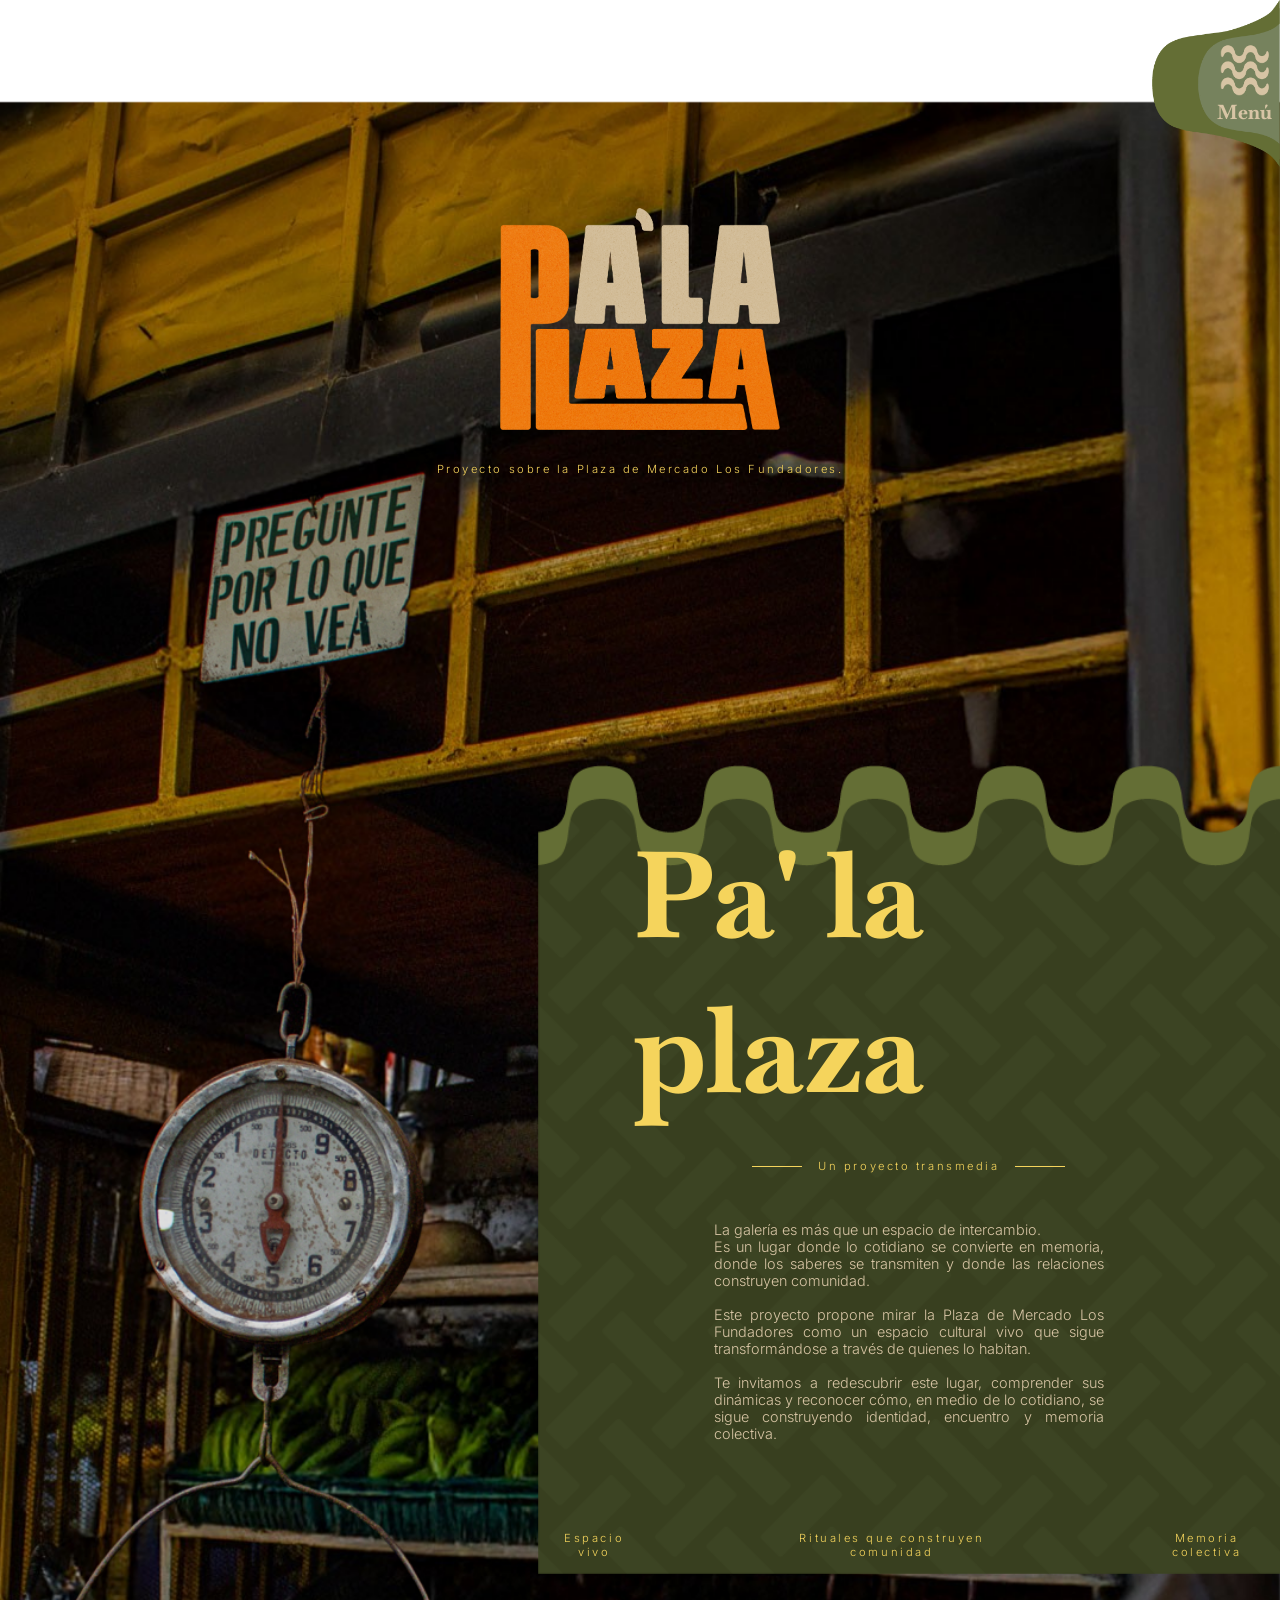
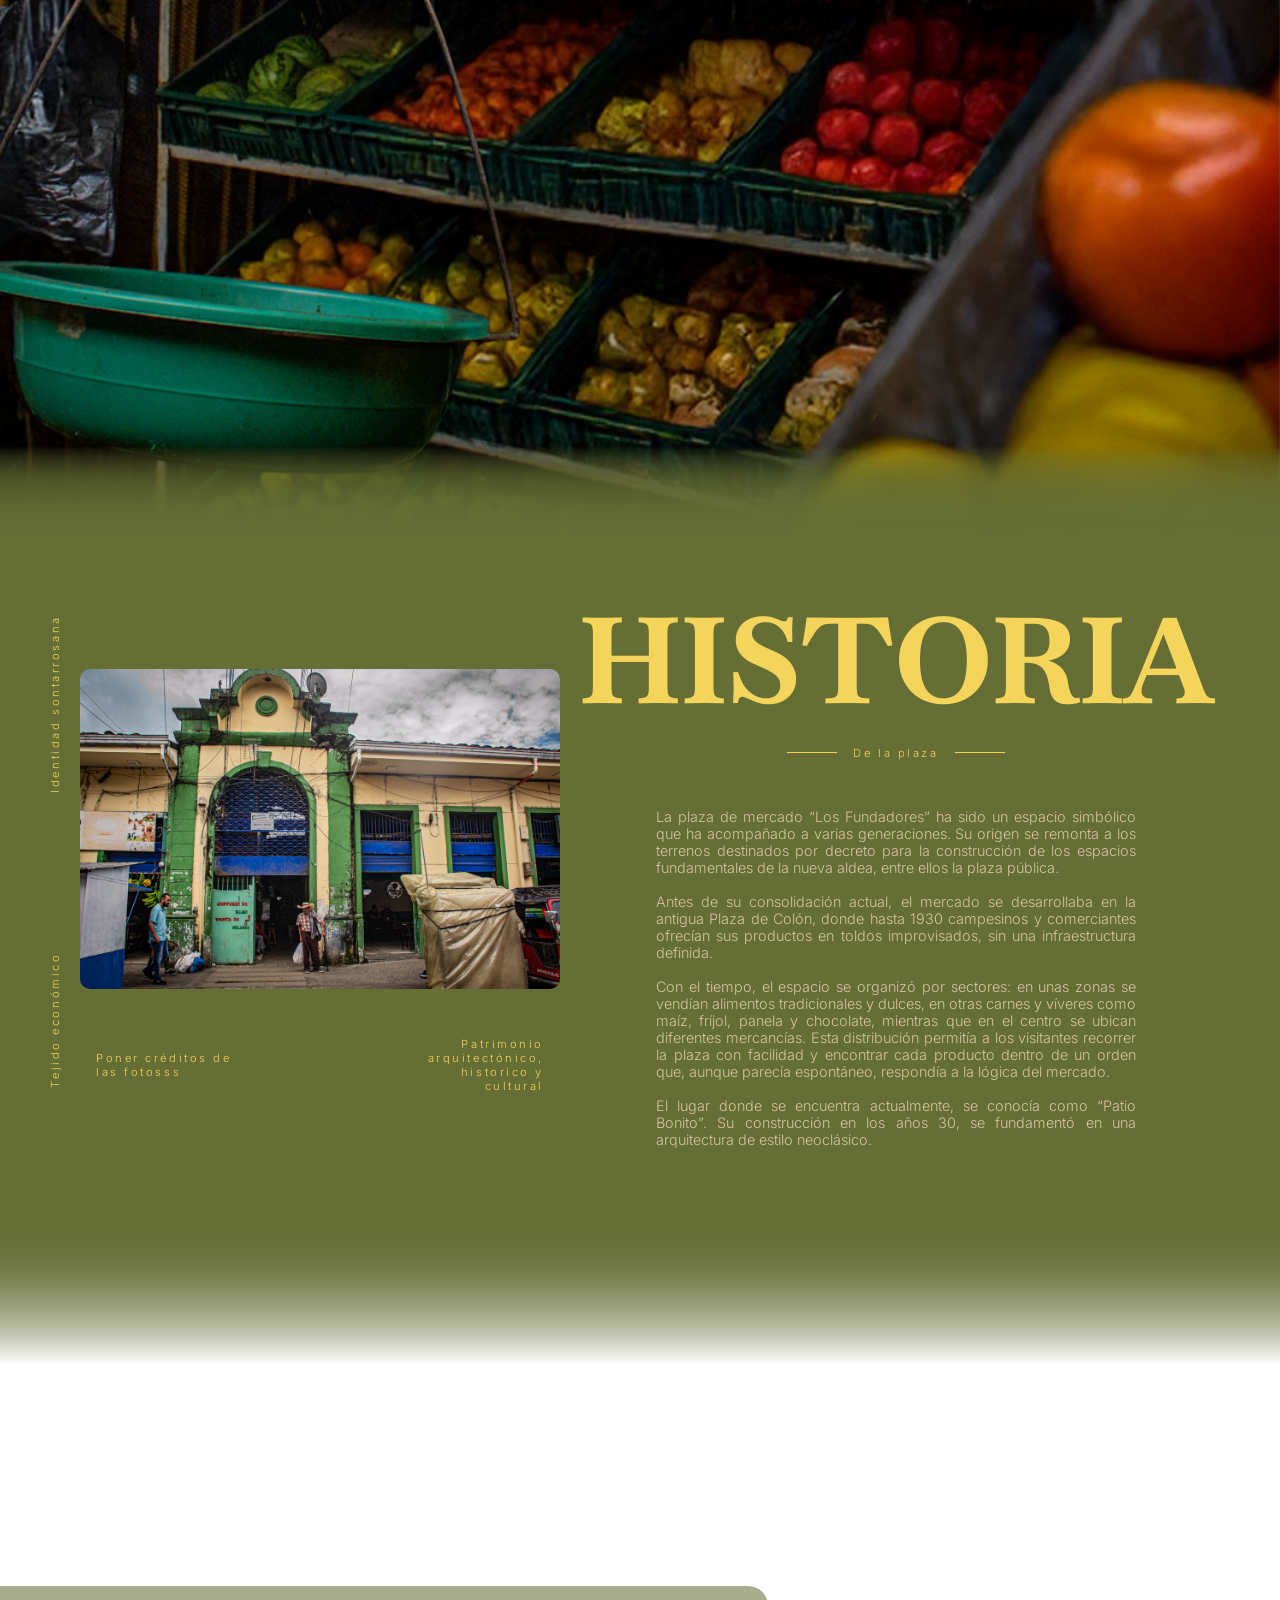
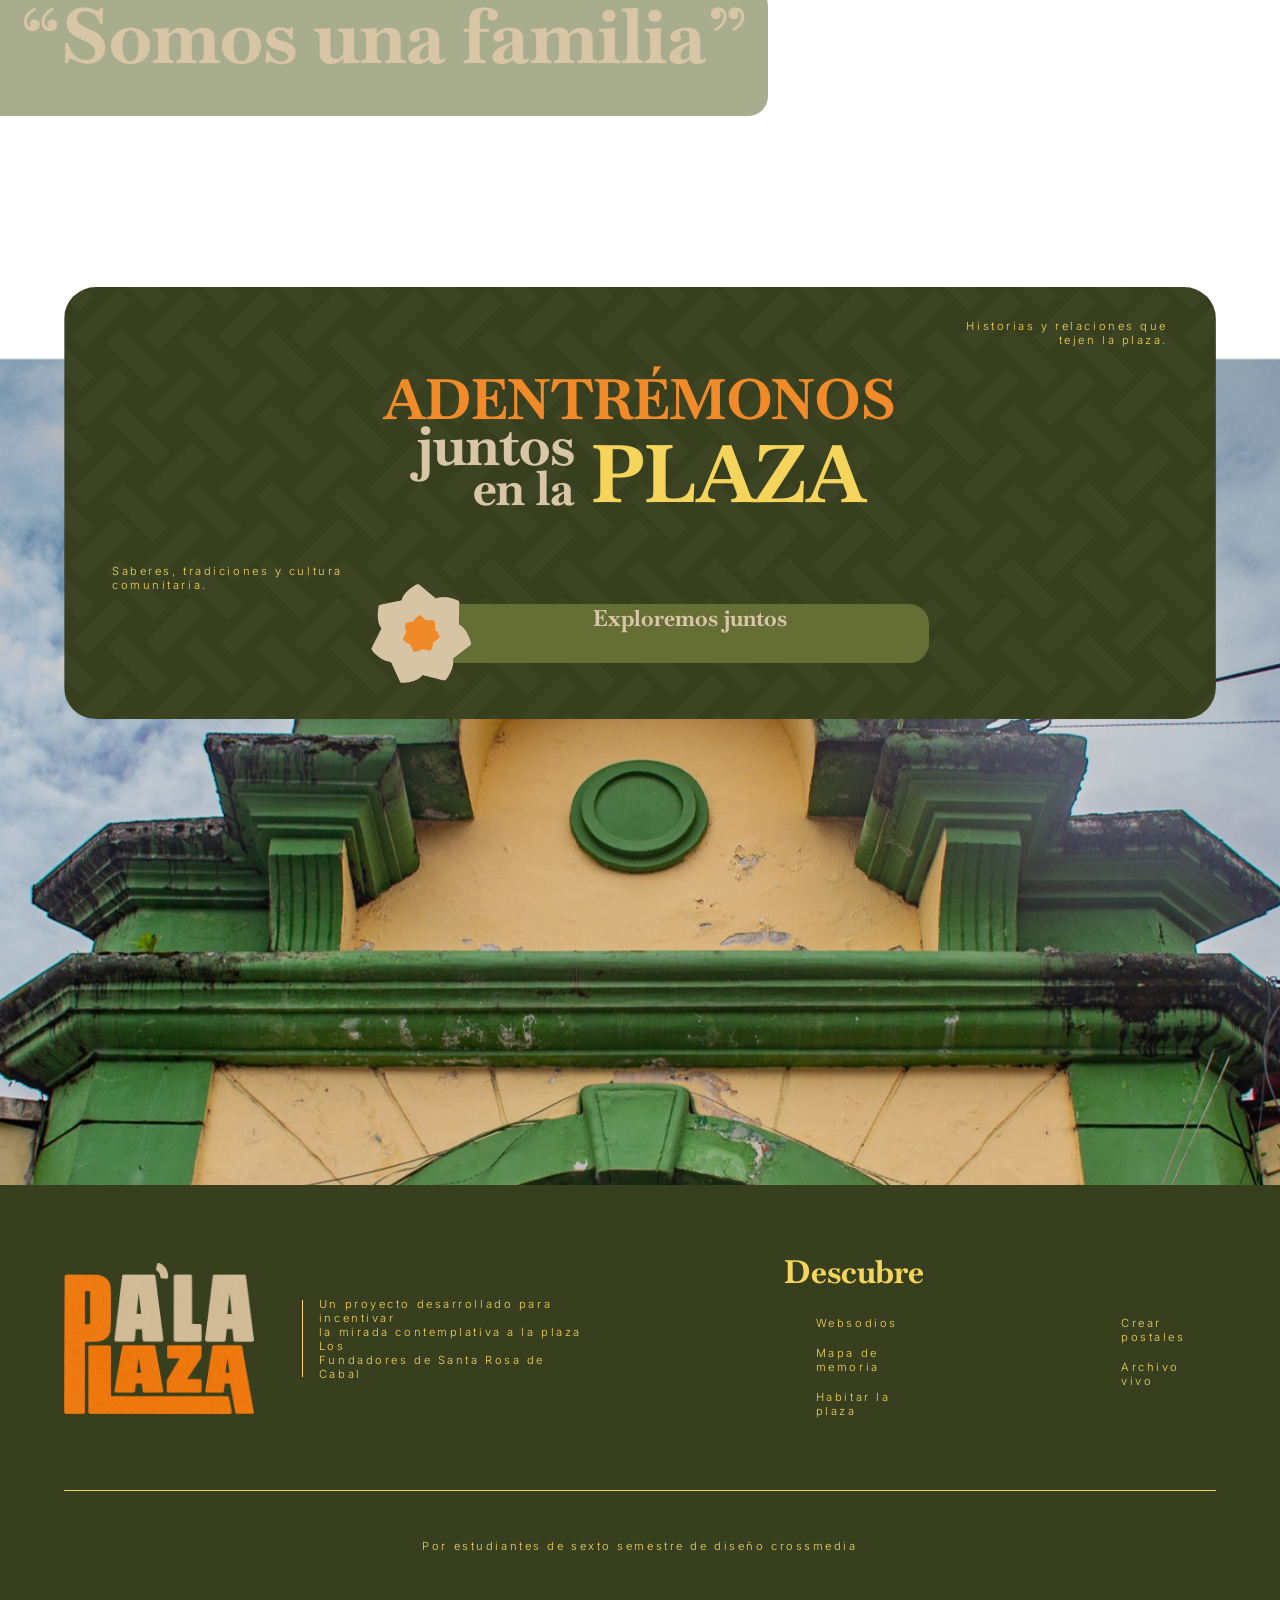
==== commit 5d83a4b4: "Fead: Creación css para responsive, ajuste de responsive home parallax hero e intro" ====
--- a/index.html
+++ b/index.html
@@ -5,6 +5,7 @@
     <meta name="viewport" content="width=device-width, initial-scale=1.0">
     <title>Pa'la plaza</title>
     <link rel="stylesheet" href="style.css">
+    <link rel="stylesheet" href="responsive.css">
 </head>
 <body>
     <div class="menu">  <!-- Botón menu -->
@@ -33,7 +34,7 @@
         <div class="contenido-menu">
             <div class="texto-apoyo-horizontal">
                 <h2>Espacio vivo</h2>
-                <h2>Rituales que construyen comunidad</h2>
+                <h2 id="xresponsive">Rituales que construyen comunidad</h2>
                 <h2>Lugar de encuentro</h2>
             </div>
             <div class="menu-cuerpo">
@@ -63,7 +64,7 @@
             </div>
             <div class="texto-apoyo-horizontal">
                 <h2>Miradas</h2>
-                <h2>Historias que habitan la plaza</h2>
+                <h2 id="xresponsive">Historias que habitan la plaza</h2>
                 <h2>Archivo colectivo</h2>
             </div>
         </div>
@@ -104,9 +105,9 @@
                     </p>
                 </div>
                 <div class="texto-apoyo-horizontal">
-                    <h2>Espacio vivo</h2>
+                    <h2 id="xresponsive">Espacio vivo</h2>
                     <h2>Rituales que construyen comunidad</h2>
-                    <h2>Memoria colectiva</h2>
+                    <h2 id="xresponsive">Memoria colectiva</h2>
                 </div>
             </section>
         </div>
--- a/style.css
+++ b/style.css
@@ -44,7 +44,7 @@
     --tamaño-xs:0.9rem; /*16*/
     --tamaño-s: 2.5rem; /*40*/
     --tamaño-m: 3rem;/*48*/
-    --tamaño-l: 4rem; /**64*/
+    --tamaño-l: 3.5rem; /**64*/
     --tamaño-xl: 5rem;/*80*/
     --tamaño-xxl: 7.5rem; /*120*/
 
@@ -406,10 +406,6 @@
 .container{
   display: flex;
   flex-direction: column;
-  /*background-image: url(IMG/plaza.jpg);
-  background-size: 140%;
-  background-position: 55% 7%;
-  background-repeat: no-repeat;*/
   width: 100%;
   height: 180vh;
   justify-content: center;
@@ -440,80 +436,78 @@
   color: var(--color-texto-frases);
 }
 
-.CTA{
-  display: flex;
-  flex-direction: column;
-  align-items: center;
-  justify-content: center;
-  background-image: url(IMG/FONO-CTA.png);
-  width: 100%;
-  height: 35%;
-  margin-top: 20%;
-  z-index: 10;
+
+.CTA {
+    display: flex;
+    flex-direction: column;
+    align-items: center;
+    background-image: url(IMG/FONO-CTA.png);
+    border-radius: 2rem;
+    background-size: cover;
+    width: 90%;
+    height: 48vh;
+    margin-top: 20%;
+    z-index: 10;
+    background-position-y: 87%;
 }
 
 .titulo-cta{
-display: grid;
-grid-template-columns: repeat(6, 1fr);
-grid-template-rows: repeat(2, 1fr);
-grid-column-gap: 0px;
-grid-row-gap: 0px;
-height: 30%;
-transform: translateY(4rem);
-}
-.txt-principal {
-grid-area: 2 / 2 / 3 / 6; 
-display: flex;
-justify-content: center;
-align-items: center;
-}
-.txt-apoyo {
-grid-area: 3 / 2 / 5 / 6; 
-display: flex;
-flex-direction: row; 
-justify-content: center;
-gap: 1rem;
-height: 54%
-}
-.txt-apoyo-vertical {
-  grid-area: 3 / 2 / 4 / 4;
-display: flex;
-justify-content: center;
-flex-direction: column;
-align-items: flex-end;
-position: relative;
-}
-.txt-final { 
-  grid-area: 3 / 4 / 5 / 6; 
-  display: flex;
-  justify-content: center;
-  align-items: center;}
-
-
+  display: flex;
+  flex-direction: column;
+  justify-content: center;
+  align-items: center;
+  position: relative;
+  top: 1rem;
+}
+.txt-principal h4{
+  display: flex;
+  justify-content: center;
+  color: var(--color-titulo-acento1);
+}
+.txt-apoyo{
+  display: flex;
+  flex-direction: row;
+  justify-content: center;
+ align-items: center;
+  gap: 1rem;
+  position: relative;
+  top: -2rem;
+  height: 9rem; 
+}
+.txt-apoyo-vertical{
+  display: flex;
+  justify-content: center;
+  flex-direction: column;
+  align-items: flex-end;
+  position: relative;
+}
 .txt-apoyo1 {
   position: relative;
-  z-index: 2;
 }
 
 .txt-apoyo2 {
   position: relative;
   top: -25px; 
-  z-index: 1;
-}
-.texto-apoyo-horizontal-frases-iz{
-  display: flex;
-  align-items: center;
-  height: 20%;
-  width: 100%;
-  padding: 0 3rem;
-}
-.texto-apoyo-horizontal-frases-der{
-  display: flex;
-  align-items: center;
-  justify-content: flex-end;
-  height: 20%;
-  width: 100%;
-  padding: 3.5rem 3rem;
+}
+.txt-final {
+  position: relative;
+  top: -2px; 
+}
+
+.texto-apoyo-horizontal-frases-iz {
+    display: flex;
+    align-items: center;
+    height: auto;
+    width: 100%;
+    padding: 0rem 3rem 2rem 3rem;
+}
+.texto-apoyo-horizontal-frases-der {
+    display: flex;
+    align-items: center;
+    justify-content: flex-end;
+    height: auto;
+    width: 100%;
+    padding: 2rem 3rem 0rem 3rem;
 }
 .txt-boton{
   
@@ -526,13 +520,13 @@
   height: 60%;
   border-radius: 0  var(--borde-m) var(--borde-m) 0;
 }
-.boton{
-  display: flex;
-  justify-content: center;
-  align-items: center;
-  flex-direction: row;
-  transform: translateY(3.5rem);
-  text-decoration: none;
+.boton {
+    display: flex;
+    justify-content: center;
+    align-items: center;
+    flex-direction: row;
+    transform: translateY(-2.5rem);
+    text-decoration: none;
 }
 .boton img{
   transform: translateX(1.2rem);
@@ -542,10 +536,7 @@
   font-family: var(--fuente-titulos);
   font-size: var(--tamaño-botones);
   color: var(--color-texto-frases);
-  margin-left: 4%;
-}
-.texto-apoyo-horizontal-frases-iz, .texto-apoyo-horizontal-frases-der {
-  transform: translateY(6rem);
+
 }
 
 /*Diseño footer*/
@@ -953,3 +944,499 @@
   z-index: 1;
   will-change: transform;
 }
+
+/*css interna mapa de memoria*/
+
+.intro-interna{
+  display: flex;
+  flex-direction: column;
+  justify-content: center;
+  align-items: center;
+  margin-top: 15rem;
+}
+.txt-apoyo-iz-intro h3{
+  color: var(--color-titulo-acento3);
+
+}
+.txt-principal-intro{
+    gap: 1rem;
+    align-items: baseline;
+}
+#naranja{
+   color: var(--color-titulo-acento1);
+}
+#amarillo{
+  color: var(--color-titulo-acento2);
+}
+.txt-apoyo-intro-interna{
+   position: relative;
+  display: flex;
+  flex-direction: row;
+  justify-content: center;
+  align-items: center;
+  gap: 1rem;
+  transform: translateY(-54px);
+  margin-bottom: -2%;
+}
+#centrado{
+  text-align: center;
+}
+
+.txt-medio-intro-internas{
+  display: flex;
+ justify-content: center;
+}
+/*contenido mapa*/
+.mapa{
+  display: flex;
+  flex-direction: column;
+  height: 130vh;
+  position: relative;
+  align-items: center;
+   background-image: url(IMG/FONDOMENÚ.png);
+   background-position: center;
+   background-repeat: no-repeat;
+   background-size: 130%;
+   z-index: 100;
+}
+.texto-apoyo-horizontal-der{
+  display: flex;
+  align-items: center;
+  justify-content: flex-end;
+  width: 100%;
+  padding: 3rem 3rem 1rem;
+  }
+  .texto-apoyo-horizontal-iz{
+  display: flex;
+  align-items: center;
+  justify-content: flex-start;
+  width: 100%;
+  padding: 0rem 3rem 3rem;
+  position: relative;
+  }
+
+
+.texto-apoyo-vertical-derecha{
+  position: absolute;
+  top: 32rem;
+  right: 3rem;
+  transform: rotate(90deg);
+  transform-origin: top right;
+  white-space: nowrap;
+  display: flex;
+  justify-content: center;
+  align-items: center;
+} 
+.titulo-version-horizontal-iz h1{
+  color: var(--color-titulo-acento1);
+}
+.titulo-version-horizontal-iz {
+    display: flex;
+    flex-direction: row;
+    align-items: center;
+    width: 100%;
+    margin:-2rem 0rem 2rem 18rem;
+    position: relative;
+}
+.img-mapa{
+  width: 600px;
+  height: auto;
+  display: flex;
+  justify-content: center;
+}
+.convenciones{
+  display: flex;
+  flex-direction: column;
+  justify-content: flex-end;
+  gap: 1rem;
+  align-items: end;
+  width: 100%;
+  margin-right: 6rem;
+  position: relative;
+  transform: translateY(42px);
+}
+.convenciones-1{
+  display: flex;
+  flex-direction: row;
+  align-items: center;
+  justify-content: end;
+  gap: 1rem;
+}
+
+/*puntos del mapa*/
+.puntos-mapa{
+  position: absolute;
+ transition: transform 0.4s ease;
+}
+
+.punto{
+  position: absolute;
+  top: 14rem;
+  left: -25rem;
+}
+
+/* BOTÓN GENERAL */
+.icono-boton{
+  position: absolute;
+  width: 25px;
+  z-index: 20;
+  display: block;
+  transition: transform 1s linear;
+}
+.icono-boton:hover{
+  -webkit-transform: rotate(360deg);
+  transform: rotate(360deg);
+}
+.puntos-mapa.mapa--card-open .icono-boton {
+  opacity: 0;
+  visibility: hidden;
+  pointer-events: none;
+}
+.foto-mapa-1{
+  top: 23.5rem;
+  left: 28.5rem;
+}
+.foto-mapa-2{
+  top: 26rem;
+  left: 29.9rem;
+}
+.foto-mapa-3{
+  top: 15.5rem;
+  left: 34.5rem;
+}
+.foto-mapa-4{
+  top: 24rem;
+  left: 31rem;
+}
+.foto-mapa-5{
+  top: 5.8rem;
+  left: 37.5rem;
+}
+.foto-mapa-6{
+  top: 2.8rem;
+  left: 40.5rem;
+}
+.foto-mapa-7{
+  top: 16.9rem;
+  left: 27rem;
+}
+.foto-mapa-8{
+  top: 17.8rem;
+  left: 33.5rem;
+}
+.foto-mapa-9{
+  top: 20rem;
+  left: 28.5rem;
+}
+.foto-mapa-10{
+  top: 16.9rem;
+  left: 8.5rem;
+}
+.foto-mapa-11{
+  top: 18.8rem;
+  left: 11rem;
+}
+.foto-mapa-12{
+  top: 17.8rem;
+  left: 31rem;
+}
+.foto-mapa-13{
+  top: 5.4rem;
+  left: 23rem;
+}
+.foto-mapa-14{
+ top: 5.4rem;
+  left: 27rem;
+}
+.foto-mapa-15{
+  top: 17.8rem;
+  left: 23rem;
+}
+.foto-mapa-16{
+  top: 13rem;
+  left: 37.5rem;
+}
+.foto-mapa-17{
+  top: 20.5rem;
+  left: 34.5rem;
+}
+.foto-mapa-18{
+  top: 26.5rem;
+  left: 23rem;
+}
+.foto-mapa-19{
+  top: 19rem;
+  left: 43rem;
+}
+.foto-mapa-a{
+  top: 15.5rem;
+  left: 37.5rem;
+}
+
+.foto-mapa-b{
+  top: 0.8rem;
+  left: 42rem;
+}
+.foto-mapa-c{
+  top: 14rem;
+  left: 23rem;
+}
+.foto-mapa-d{
+  top: 21.8rem;
+  left: 24.2rem;
+}
+.foto-mapa-e{
+  top: 16.9rem;
+  left: 40.5rem;
+}
+
+/*ecard mapa*/
+.card--hidden {
+  position: absolute;
+  top: 10%;      
+  z-index: 1000;  
+  opacity: 0;
+  visibility: hidden;
+  transform: scale(0.95);
+  transition: opacity 400ms ease, transform 400ms ease, visibility 400ms;
+}
+.card--visible {
+  opacity: 1;
+  visibility: visible;
+  transform: scale(1);
+}
+
+*,
+*::before,
+*::after {
+  box-sizing: border-box;
+}
+.flow > * + * {
+  margin-top: var(--flow-space, 1em);
+}
+.card {
+  display: flex;
+  place-items: center;
+  background-image: url(IMG/Fondo2.png);
+  width: 800px;
+  height: 600px;
+  overflow: hidden;
+  border-radius: var(--borde-m);
+  position: relative;
+  justify-content: center;
+}
+/* ensure visible cards sit above other map elements */
+.card.card--visible {
+  z-index: 2000;
+  pointer-events: auto;
+}
+
+.card {
+  cursor: default;
+}
+.card__background {
+  width: 95%;
+  height: 95%;
+  object-fit: cover;
+  border-radius: var(--borde-m);
+  transition: transform 500ms ease-in;
+  transform-origin: center;
+  will-change: transform;
+}
+/* make sure background image doesn't intercept pointer events */
+.card__background {
+  pointer-events: none;
+}
+.info-mapa-icon{
+  position: relative;
+}
+.info-foto-mapa{
+  position: absolute;
+  inset: auto 0 0 0;
+  width: 100%;
+  height: 60%;
+  display: flex;
+  flex-direction: column;
+  justify-content: flex-end;
+  padding: 0.25rem 6.875rem;
+  background: linear-gradient(
+     180deg,
+    rgba(56, 63, 31, 0) 0%,
+    rgba(56, 63, 31, 0.35) 30%,
+    rgba(56, 63, 31, 0.85) 80%,
+    #383f1f 100%
+    /*
+    180deg,
+    rgba(30, 58, 37, 0) 0%,
+    rgba(30, 58, 37, 0.35) 20%,
+    rgba(30, 58, 37, 0.85) 70%,
+    #1e3a25 100%*/
+  );
+  transform: translateY(100%);
+  transition: transform 500ms ease-out;
+}
+
+/* ensure cards only capture pointer when visible */
+.card.card--hidden {
+  pointer-events: none;
+}
+.card.card--visible {
+  pointer-events: auto;
+}
+
+/* hover/focus rules that apply when card is visible (stronger specificity) */
+.card.card--visible:hover .info-foto-mapa,
+.card.card--visible:focus-within .info-foto-mapa {
+  transform: translateY(0);
+  transition: transform 400ms ease-in;
+}
+
+.card.card--visible:hover .card__background,
+.card.card--visible:focus-within .card__background {
+  transform: scale(1.5);
+}
+.info-foto-mapa-contenedor{
+   --flow-space: -1rem;
+    display: flex;
+    flex-direction: column;
+    align-items: center;
+    gap: 2rem;
+    padding: 0rem 2rem;
+}
+.info-foto-mapa-contenedor h6::after {
+  content: "";
+  position: absolute;
+    display: flex;
+    flex-direction: column;
+    justify-content: center;
+    align-items: center;
+    padding: 0rem 2rem;
+}
+@media (any-hover: hover) and (any-pointer: fine) {
+  .info-foto-mapa {
+    transform: translateY(62%);
+    transition: transform 400ms ease-out;
+    transition-delay: 500ms;
+  }
+ 
+  .card__background {
+    transition: transform 700ms ease-in;
+  }
+.info-foto-mapa-contenedor> :not(.info-foto-mapa-contenedor h6) {
+    opacity: 0;
+    transition: transform 500ms ease-out, opacity 500ms ease-out;
+  }
+
+  .card:hover .info-foto-mapa,
+  .card:focus-within .info-foto-mapa {
+    transform: translateY(0);
+    transition: transform 500ms ease-in;
+  }
+ 
+  .card:hover .card__background,
+  .card:focus-within .card__background {
+    transform: scale(1.5);
+  }
+.card:hover .info-foto-mapa-contenedor  > :not(.info-foto-mapa-contenedor h6),
+  .card:hover .card__button,
+  .card:focus-within .info-foto-mapa-contenedor > :not(.info-foto-mapa-contenedor h6)
+   {
+    opacity: 1;
+    transition: opacity 500ms ease-in;
+    transition-delay: 500ms;
+  }
+  
+}
+
+/*Parallax intro*/
+.parallax-intro-mapa{
+  position: absolute;
+  inset: 0;
+  height: 100%;
+  z-index: 1;
+}
+.capam{
+  position: absolute;
+  left: -10;
+  width: 100%;
+  height: 130%;
+  background-size: 135%;
+  background-position: 20% 60%;
+  background-repeat: no-repeat;
+  will-change: transform;
+}
+.capam1{
+  background-image: url(IMG/INTROW.jpg);
+  z-index: 1;
+}
+.capam2{
+  background-image: url(IMG/INTROW1.jpg);
+  z-index: 2;
+}
+.capam3{
+  background-image: url(IMG/INTROW2.jpg);
+  z-index: 3;
+}
+
+/*parallax cta mapa*/
+.capa-cta-mapa{
+  position: absolute;
+  inset: 0;
+  bottom: -50%; /*movimiento para arriba*/
+  /*top: -30%; movimiento para abajo*/
+  background-image: url(img/Fondo-parallax-cta-mapa.jpg);
+  background-size: 132%;
+  background-position: 31% 68%;
+  background-repeat: no-repeat;
+  z-index: 1;
+  will-change: transform;
+}
+/*Parallax intro mapa*/
+.parallax-intro-mapa{
+  position: absolute;
+  inset: 0;
+  height: 100%;
+  z-index: 1;
+}
+.capam{
+  position: absolute;
+  left: -10;
+  width: 100%;
+  height: 130%;
+  background-size: 103%;
+  background-position: 100% 66%;
+  background-repeat: no-repeat;
+  will-change: transform;
+}
+.capam1{
+  background-image: url(IMG/parallax-intro-mapa.jpg);
+  z-index: 1;
+}
+.capam2{
+  background-image: url(img/parallax-intro-mapa-hojas.png);
+  z-index: 2;
+}
+.capam3{
+  background-image: url(IMG/parallax-intro-mapa-racimo.png);
+  z-index: 3;
+}
+.capam4{
+  background-image: url(img/parallax-intro-mapa-platano.png);
+  z-index: 4;
+}
+
+/*titulo hero habitar*/
+.txt-apoyo-intro-h{
+   position: relative;
+  display: flex;
+  flex-direction: row;
+  justify-content: center;
+  align-items: center;
+  gap: 1rem;
+  transform: translateY(-54px);
+  margin-bottom: -2%;
+}
+.txt-principal-intro{ 
+ display: flex;
+ justify-content: center;
+}
--- a/responsive.css
+++ b/responsive.css
@@ -0,0 +1,212 @@
+:root{
+    /*tamaño fuentes responsivos*/
+
+--tamaño-xxs:clamp(0.7rem, 0.8vw, 0.75rem);
+
+--tamaño-xs:clamp(0.9rem, 1.1vw, 1rem);
+
+--tamaño-s:clamp(1.8rem, 3vw, 2.5rem);
+
+--tamaño-m:clamp(2.2rem, 4vw, 3rem);
+
+--tamaño-l:clamp(2.5rem, 5vw, 3.5rem);
+
+--tamaño-xl:clamp(3.5rem, 7vw, 5rem);
+
+--tamaño-xxl:clamp(4.5rem, 10vw, 7.5rem);
+
+--tamaño-titulos-principales: var(--tamaño-xxl);
+
+--tamaño-titulos-acento1: var(--tamaño-xl);
+
+--tamaño-titulos-acento2: var(--tamaño-l);
+
+--tamaño-titulos-acento3: var(--tamaño-m);
+
+--tamaño-parrafos: var(--tamaño-xs);
+
+--tamaño-texto-apoyo: var(--tamaño-xxs);
+
+--tamaño-botones:clamp(1rem, 2vw, 1.4rem);
+
+--tamaño-menu:clamp(2rem, 4vw, 3.5rem);
+
+--tamaño-frases:clamp(2.5rem, 6vw, 5rem);
+
+--espaciado-texto-apoyo:clamp(0.08rem, 0.2vw, 0.18rem);
+}
+@media (max-width:600px){
+
+h1{
+    font-size: var(--tamaño-titulos-principales)
+}
+h2{
+  font-size: var(--tamaño-texto-apoyo);
+  letter-spacing: var(--espaciado-texto-apoyo);
+}
+h3{
+  font-size: var(--tamaño-titulos-acento1);
+}
+h4{
+  font-size: var(--tamaño-titulos-acento2);
+}
+h5{
+  font-size: var(--tamaño-titulos-acento2);
+}
+h6{
+  font-size: var(--tamaño-titulos-acento3);
+}
+p{
+  font-size: var(--tamaño-parrafos);
+}
+  /* BOTÓN MENÚ */
+
+  .menu-fondo img{
+    width: 5rem;
+  }
+
+  .menu-arriba{
+    transform: translate(-12%, -50%);
+  }
+
+  .menu-arriba img{
+    width: 60%;
+  }
+
+  .menu-arriba span{
+    font-size: 0.9rem;
+  }
+
+
+  /* CONTENIDO menú oculto */
+
+  .contenido-menu{
+    justify-content: center;
+    padding: 2rem;
+    gap: 2rem;;
+  }
+  #xresponsive{
+   display: none;
+   }
+  
+  .menu-cuerpo{
+    flex-direction: column;
+    justify-content: center;
+    align-items: center;
+
+    margin-left: 0;
+    height: auto;
+
+    gap: 2rem;
+  }
+  .texto-apoyo-vertical-izquierda{
+   display: none;
+  }
+
+  .titulo-secundario{
+    margin: 0;
+    gap: 0.5rem;
+  }
+  .titulo-secundario h1{
+    font-size: clamp(3rem, 10vw, 5rem);
+    text-align: center;
+  }
+
+  .linea-vertical{
+    display: none;
+  }
+  .menu-nav{
+    width: 100%;
+    align-items: center;
+  }
+  .menu-nav ul{
+    display: flex;
+    flex-direction: column;
+    align-items: center;
+    gap: 1rem;
+  }
+  .menu-nav a{
+    margin-left: 0;
+    font-size: clamp(1.5rem, 6vw, 2.5rem);
+    text-align: center;
+  }
+
+
+  .subtitulo-lineas{
+    gap: 0.5rem;
+  }
+
+  hr{
+    width: 30px;
+  }
+/*hero*/
+.hero-container{position: relative;
+    overflow: hidden;
+    height: 170vh;
+    top: 0;
+    left: 0;
+    padding-bottom: 0;
+}
+.hero{
+    position: relative;
+    top: 0;
+    left: 0;
+    width: 100%;
+    height: 100%;
+    object-fit: cover;
+}
+
+.parallax{
+  position: absolute;
+  inset: 0;
+  height: 120%;
+  z-index: 1;
+}
+.capa{
+    position: absolute;
+    top: -157px;
+    width: 100%;
+    height: 100%;
+    background-size: 163%;        
+    background-position: 77% 50%;
+    background-repeat: no-repeat;
+    will-change: transform;
+
+}
+.hero-intro img{
+    max-width: 180px;
+}
+.hero-intro h2{
+    width: 50%;
+    text-align: center;
+}
+.intro {
+    background-size: 140%;
+    background-repeat: no-repeat;
+    position: relative;
+    width: 100%;
+    height: 38%;
+    top: 3rem;
+    gap: 1rem;
+    
+    left: 0;
+    z-index: 20;
+}
+
+
+
+.text-intro {
+    padding: 1rem 2rem;
+}
+.text-historia {
+    padding: 1rem 2rem;
+}
+.historia{
+    display:none;
+}
+
+.texto-apoyo-horizontal{
+   padding: 1rem 1rem;
+    height: fit-content;
+
+}
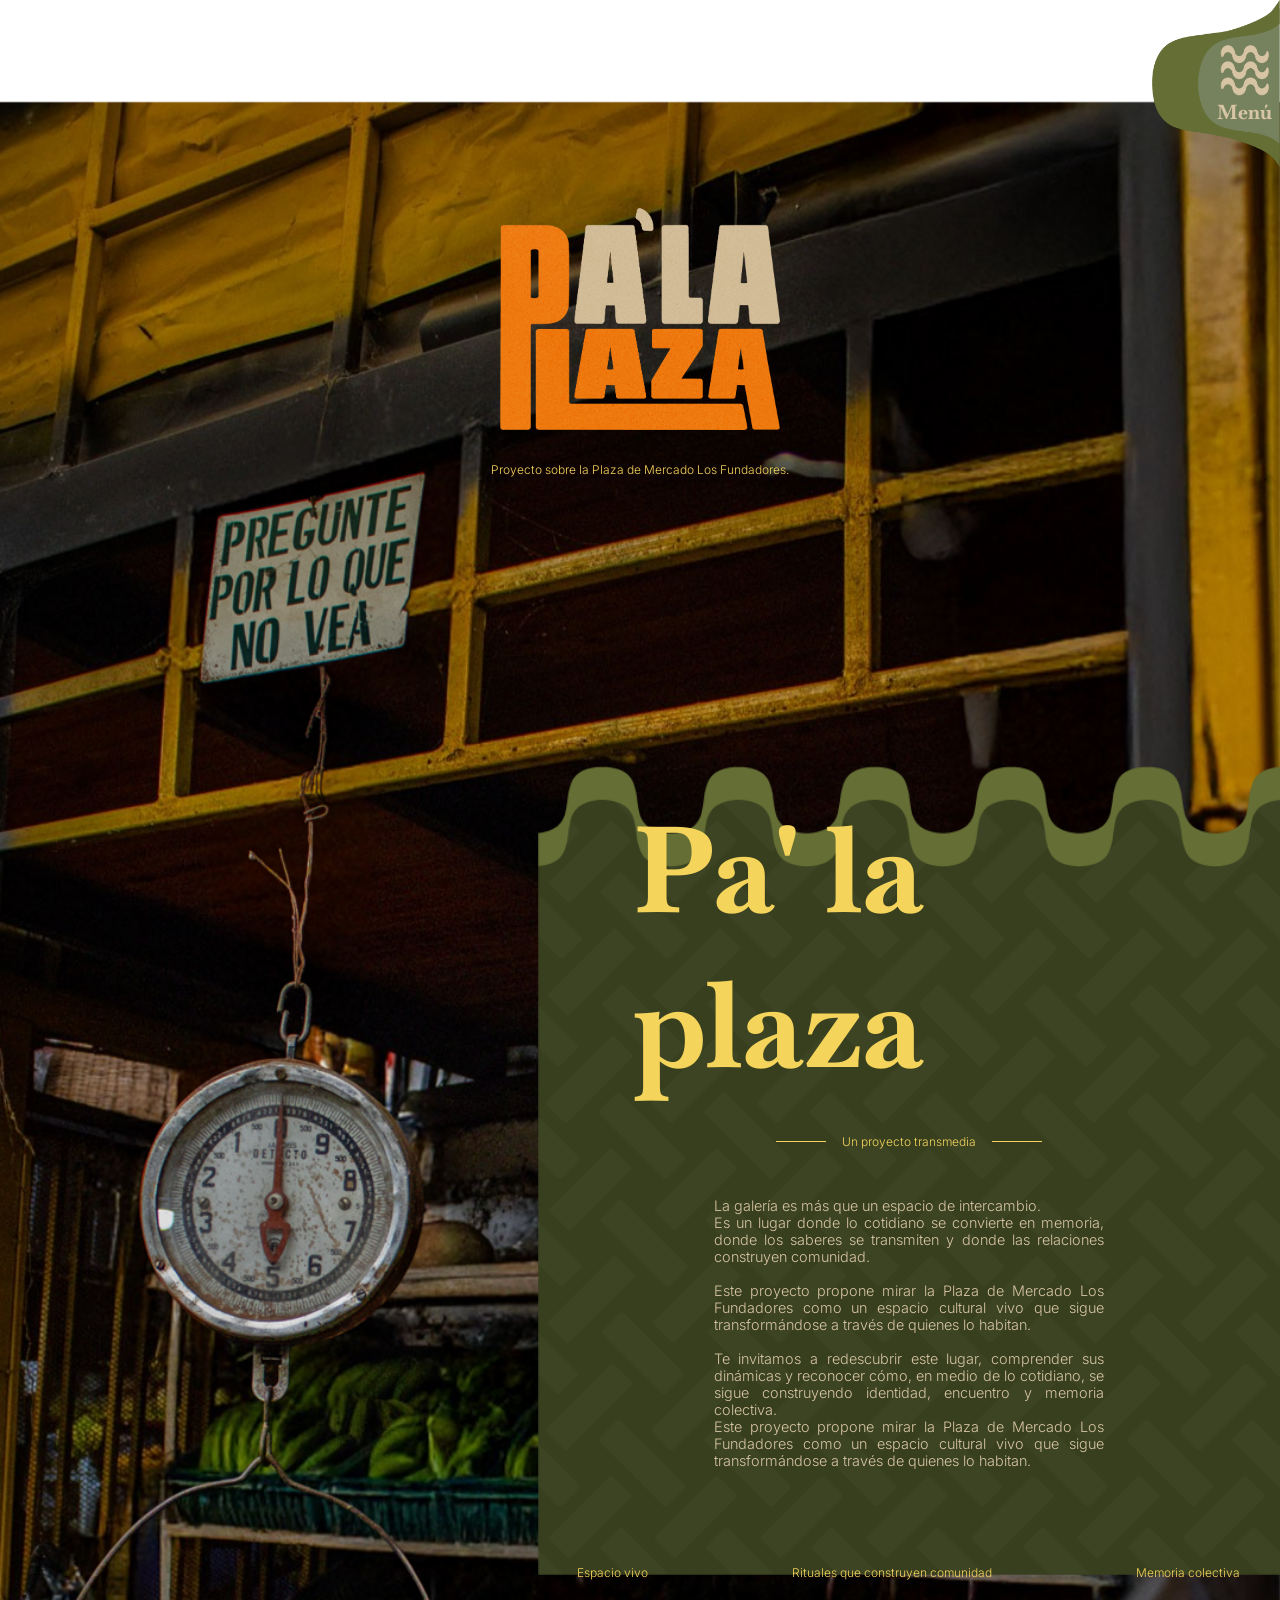
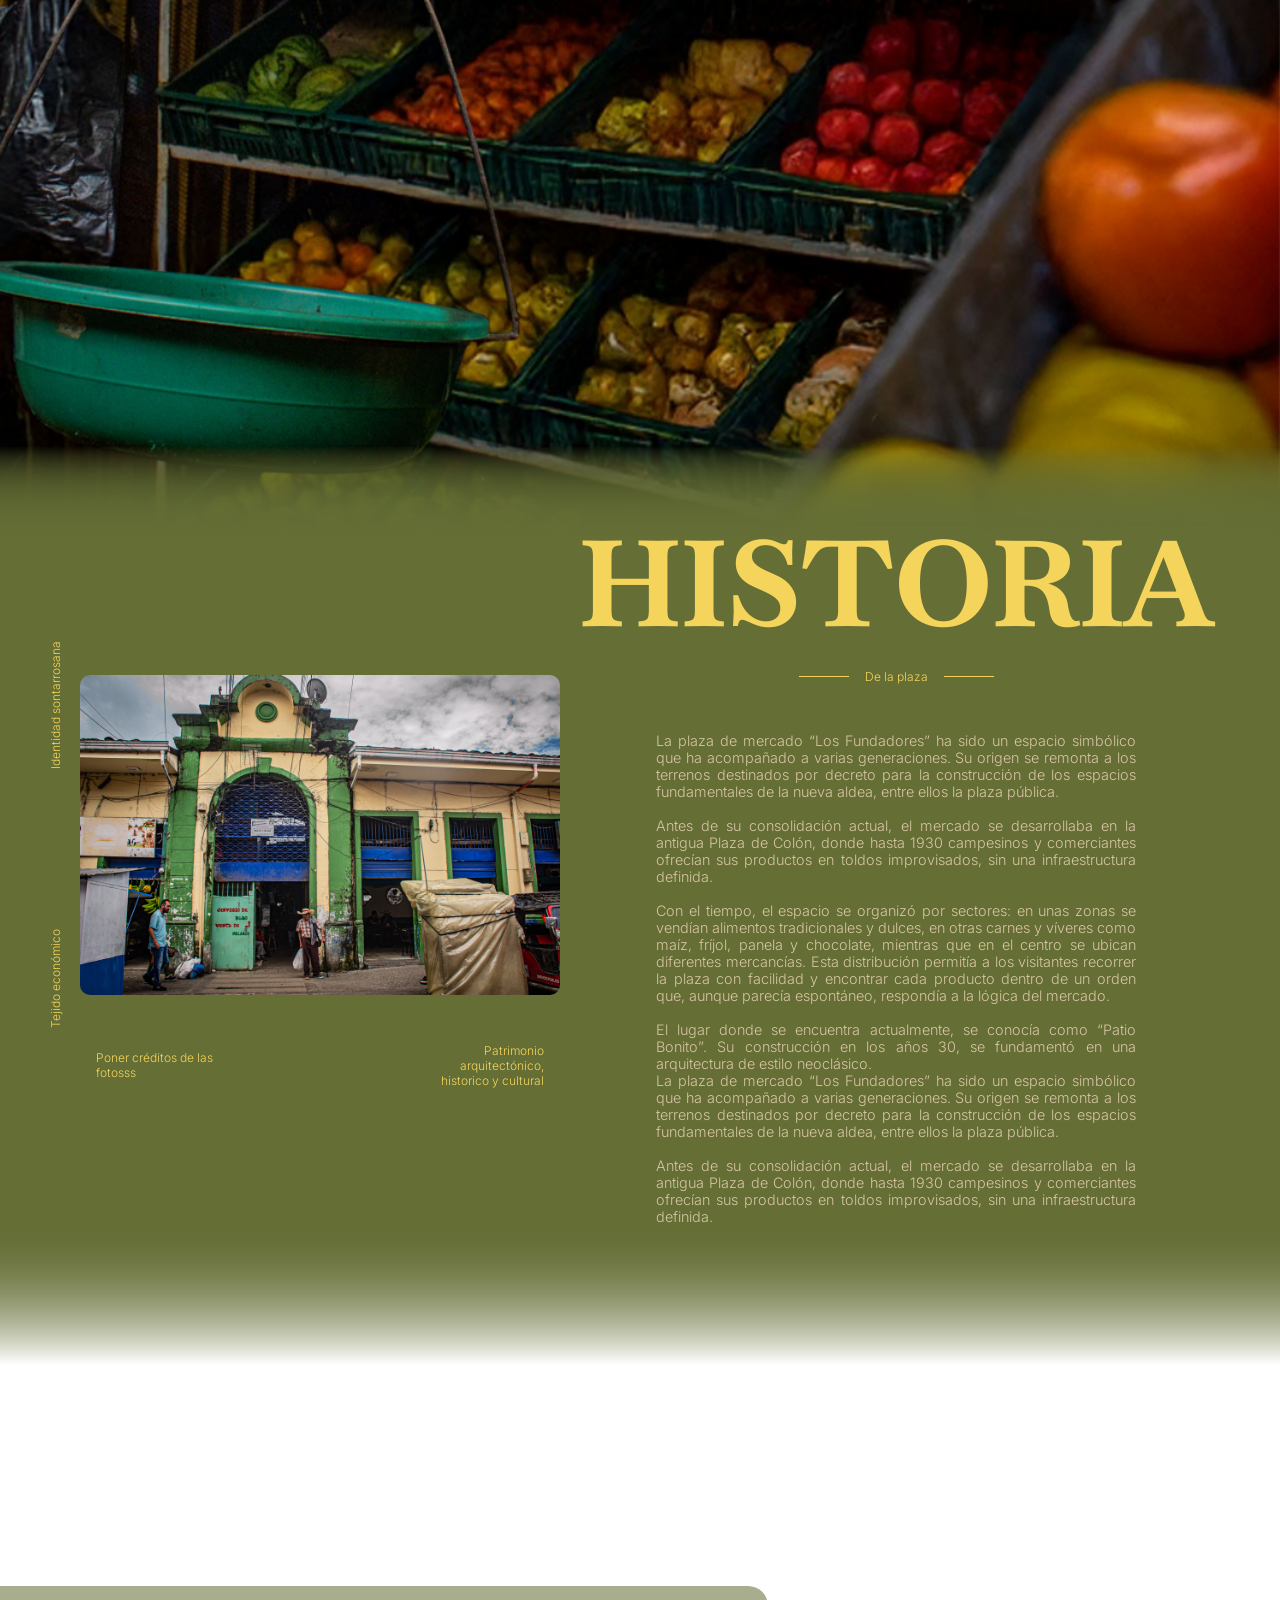
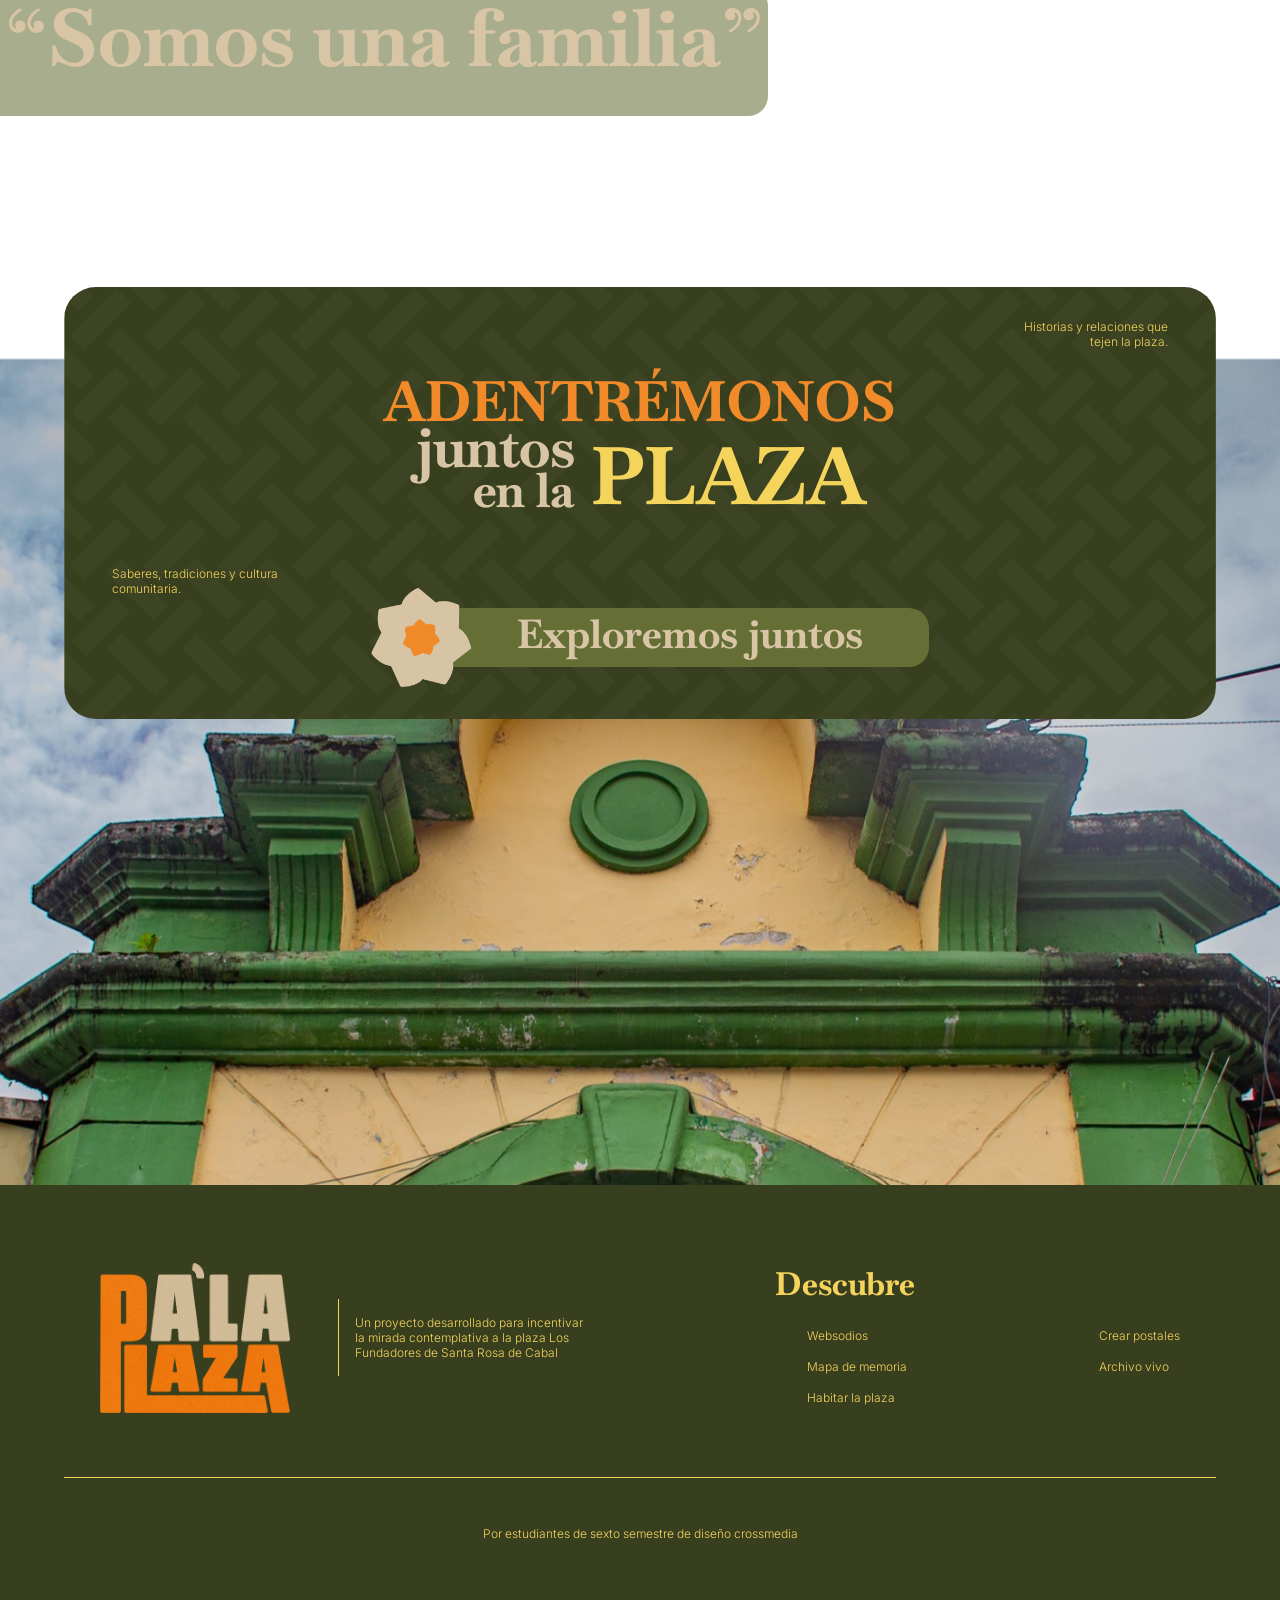
==== commit 1c7c9578: "Fead: responsive home" ====
--- a/index.html
+++ b/index.html
@@ -32,9 +32,9 @@
         </button>
         </div>
         <div class="contenido-menu">
-            <div class="texto-apoyo-horizontal">
+            <div class="texto-apoyo-horizontal" id="xresponsive">
                 <h2>Espacio vivo</h2>
-                <h2 id="xresponsive">Rituales que construyen comunidad</h2>
+                <h2 >Rituales que construyen comunidad</h2>
                 <h2>Lugar de encuentro</h2>
             </div>
             <div class="menu-cuerpo">
@@ -96,13 +96,16 @@
                 </div>
 
                 <div class="text-intro">
-                    <p>La galería es más que un espacio de intercambio. <br>
+                    <p id="xresponsive">La galería es más que un espacio de intercambio. <br>
                         Es un lugar donde lo cotidiano se convierte en memoria, donde los saberes se transmiten y donde las relaciones construyen comunidad.
                         <br><br>
                         Este proyecto propone mirar la Plaza de Mercado Los Fundadores como un espacio cultural vivo que sigue transformándose a través de quienes lo habitan.
                         <br><br>
                         Te invitamos a redescubrir este lugar, comprender sus dinámicas y reconocer cómo, en medio de lo cotidiano, se sigue construyendo identidad, encuentro y memoria colectiva.
                     </p>
+                     <p id="xpc">
+                        Este proyecto propone mirar la Plaza de Mercado Los Fundadores como un espacio cultural vivo que sigue transformándose a través de quienes lo habitan.
+                    </p>
                 </div>
                 <div class="texto-apoyo-horizontal">
                     <h2 id="xresponsive">Espacio vivo</h2>
@@ -125,7 +128,7 @@
                 </div>
                 <div class="texto-apoyo-horizontal">
                     <h2 class="alinear-iz">Poner créditos de las fotosss</h2>
-                    <h2 class="alinear-der">Patrimonio arquitectónico, <br> historico y cultural</h2>
+                    <h2 class="alinear-der" id="xresponsive">Patrimonio arquitectónico, <br> historico y cultural</h2>
                 </div>
             </div>
         </div>
@@ -140,7 +143,7 @@
             </div>
 
             <div class="text-historia">
-                <p>La plaza de mercado “Los Fundadores” ha sido un espacio simbólico que ha acompañado a varias generaciones. Su origen se remonta a los terrenos destinados por decreto para la construcción de los espacios fundamentales de la nueva aldea, entre ellos la plaza pública.
+                <p id="xresponsive">La plaza de mercado “Los Fundadores” ha sido un espacio simbólico que ha acompañado a varias generaciones. Su origen se remonta a los terrenos destinados por decreto para la construcción de los espacios fundamentales de la nueva aldea, entre ellos la plaza pública.
                  <br><br>       
                 Antes de su consolidación actual, el mercado se desarrollaba en la antigua Plaza de Colón, donde hasta 1930 campesinos y comerciantes ofrecían sus productos en toldos improvisados, sin una infraestructura definida.
                 <br><br>
@@ -149,6 +152,10 @@
                 <br><br>
                 El lugar donde se encuentra actualmente, se conocía como “Patio Bonito”. Su construcción en los años 30, se fundamentó en una arquitectura de estilo neoclásico.
                 </p>
+                <p id="xpc">La plaza de mercado “Los Fundadores” ha sido un espacio simbólico que ha acompañado a varias generaciones. Su origen se remonta a los terrenos destinados por decreto para la construcción de los espacios fundamentales de la nueva aldea, entre ellos la plaza pública.
+                 <br><br>       
+                Antes de su consolidación actual, el mercado se desarrollaba en la antigua Plaza de Colón, donde hasta 1930 campesinos y comerciantes ofrecían sus productos en toldos improvisados, sin una infraestructura definida.
+                </p>
             </div>
         </div>
     </section>
@@ -159,7 +166,7 @@
         </div>
         <section class="CTA">
             
-                <div class="texto-apoyo-horizontal-frases-der">
+                <div class="texto-apoyo-horizontal-frases-der" id="xresponsive">
                     <h2 class="alinear-der">Historias y relaciones que<br>tejen la plaza.</h2>
                 </div>
                 <div class="titulo-cta">
@@ -176,7 +183,7 @@
                         </div>
                     </div>
                 </div>
-                <div class="texto-apoyo-horizontal-frases-iz">
+                <div class="texto-apoyo-horizontal-frases-iz" id="xresponsive">
                     <h2 class="alinear-iz">Saberes, tradiciones y cultura<br>comunitaria.</h2>
                 </div>
                 <a href="websodios.html" class="boton">
--- a/responsive.css
+++ b/responsive.css
@@ -1,5 +1,5 @@
 :root{
-    /*tamaño fuentes responsivos*/
+    /*tamaño fuentes responsivos
 
 --tamaño-xxs:clamp(0.7rem, 0.8vw, 0.75rem);
 
@@ -15,11 +15,11 @@
 
 --tamaño-xxl:clamp(4.5rem, 10vw, 7.5rem);
 
---tamaño-titulos-principales: var(--tamaño-xxl);
+--tamaño-titulos-principales: var(--tamaño-l);
 
 --tamaño-titulos-acento1: var(--tamaño-xl);
 
---tamaño-titulos-acento2: var(--tamaño-l);
+--tamaño-titulos-acento2: var(--tamaño-s);
 
 --tamaño-titulos-acento3: var(--tamaño-m);
 
@@ -34,30 +34,25 @@
 --tamaño-frases:clamp(2.5rem, 6vw, 5rem);
 
 --espaciado-texto-apoyo:clamp(0.08rem, 0.2vw, 0.18rem);
-}
+}*/
 @media (max-width:600px){
 
 h1{
-    font-size: var(--tamaño-titulos-principales)
-}
-h2{
-  font-size: var(--tamaño-texto-apoyo);
-  letter-spacing: var(--espaciado-texto-apoyo);
-}
+  font-size: 3rem;
+}
+
 h3{
-  font-size: var(--tamaño-titulos-acento1);
+  font-size: 2.4rem;
 }
 h4{
-  font-size: var(--tamaño-titulos-acento2);
+  font-size: 1.7rem;
+  text-transform: capitalize;
 }
 h5{
-  font-size: var(--tamaño-titulos-acento2);
+  font-size: 2rem;
 }
 h6{
-  font-size: var(--tamaño-titulos-acento3);
-}
-p{
-  font-size: var(--tamaño-parrafos);
+  font-size: 1.5rem;
 }
   /* BOTÓN MENÚ */
 
@@ -66,7 +61,7 @@
   }
 
   .menu-arriba{
-    transform: translate(-12%, -50%);
+    transform: translate(-1%, -50%);
   }
 
   .menu-arriba img{
@@ -74,16 +69,18 @@
   }
 
   .menu-arriba span{
-    font-size: 0.9rem;
+    font-size: 0.75rem;
   }
 
 
   /* CONTENIDO menú oculto */
 
   .contenido-menu{
+   
     justify-content: center;
-    padding: 2rem;
-    gap: 2rem;;
+    gap: 6rem;
+    position: relative;
+    top: -10%;
   }
   #xresponsive{
    display: none;
@@ -99,6 +96,13 @@
 
     gap: 2rem;
   }
+  .texto-apoyo-horizontal{
+    justify-content: space-evenly;
+    padding: 4rem 1rem 1rem;
+    height: 20%;
+    gap: 3rem;
+}
+
   .texto-apoyo-vertical-izquierda{
    display: none;
   }
@@ -142,7 +146,8 @@
 /*hero*/
 .hero-container{position: relative;
     overflow: hidden;
-    height: 170vh;
+    min-height: 90vh;
+    max-height: 190vh;
     top: 0;
     left: 0;
     padding-bottom: 0;
@@ -158,17 +163,20 @@
 
 .parallax{
   position: absolute;
+  top: 0;
   inset: 0;
   height: 120%;
   z-index: 1;
 }
 .capa{
     position: absolute;
-    top: -157px;
+    top: 0;
+    min-height: 85vh;
+    max-height: 100%;
     width: 100%;
     height: 100%;
-    background-size: 163%;        
-    background-position: 77% 50%;
+    background-size: 180%;        
+    background-position: 63% 0%;
     background-repeat: no-repeat;
     will-change: transform;
 
@@ -181,28 +189,36 @@
     text-align: center;
 }
 .intro {
-    background-size: 140%;
+    background-size: 300%;
     background-repeat: no-repeat;
-    position: relative;
-    width: 100%;
-    height: 38%;
-    top: 3rem;
+    background-position: 25% 0%;
+    position: relative;
+    width: 100%;
+    padding-top: 6rem;
+    height: 50vh;
+    top: -2rem;
     gap: 1rem;
-    
-    left: 0;
     z-index: 20;
 }
 
 
-
 .text-intro {
-    padding: 1rem 2rem;
+    padding: 1rem 3rem;
 }
 .text-historia {
     padding: 1rem 2rem;
 }
 .historia{
-    display:none;
+  z-index: 2;
+  background-image: url(IMG/FONDO-LINEA.png);
+  background-position: 15% 80%;
+  background-size: 800%;
+  background-repeat: no-repeat;
+  flex-direction: column;
+  justify-content: center;
+  height: 92vh;
+  gap: 1rem;
+  top: -14rem;
 }
 
 .texto-apoyo-horizontal{
@@ -210,3 +226,172 @@
     height: fit-content;
 
 }
+.apartado-imagen{
+  display: flex;
+  flex-direction: row;
+  align-items: center;
+  justify-content: center;
+  width: 100%;
+  gap: 2rem;
+  padding: 1rem;
+  margin-top: -3rem;
+  
+}
+.apartado-historia {
+    display: flex;
+    flex-direction: column;
+    align-items: center;
+    justify-content: center;
+    gap: 1rem;
+    width: 100%;
+    padding: 0rem;
+}
+
+.texto-apoyo-vertical-izquierda-historia{
+  display: none;
+}
+.imagen-texto{
+  width: 100%;
+}
+.img_scroll{
+  width: 100%;
+  height: auto;
+}
+.container{
+  z-index: 1;
+  display: flex;
+    flex-direction: column;
+    width: 100%;
+    height: 98vh;
+    justify-content: center;
+    align-items: center;
+    gap: 6rem;
+    position: relative;
+    background-repeat: no-repeat;
+    position: relative;
+    overflow: hidden;
+    margin-top: 0px;
+    top: -28rem;
+}
+.capa-cta {
+  height: 98vh;
+  background-size: 300%;
+  background-position: 51%;
+  z-index: 1;
+  will-change: transform;
+  top: 16rem;
+}
+.frase{
+  display: none;
+}
+.CTA { 
+    background-image: url(IMG/FONO-CTA.png);
+    border-radius: 1rem;
+    background-size: 150%;
+    width: 90%;
+    height: 15vh;
+    margin-top: 100px;
+    z-index: 10;
+}
+  
+.titulo-cta{
+  display: flex;
+  flex-direction: column;
+  justify-content: center;
+  align-items: center;
+  position: relative;
+  top: 1rem;
+}
+.txt-principal h4{
+  display: flex;
+  justify-content: center;
+  color: var(--color-titulo-acento1);
+}
+.txt-apoyo{
+  gap: 0.5rem;
+  position: relative;
+  top: -3rem;
+  height: 9rem; 
+}
+.txt-apoyo-vertical{
+  display: flex;
+  justify-content: center;
+  flex-direction: column;
+  align-items: flex-end;
+  position: relative;
+}
+.txt-apoyo1 {
+  position: relative;
+}
+
+.txt-apoyo2 {
+  position: relative;
+  top: -14px; 
+}
+.txt-final {
+  position: relative;
+  top: -2px; 
+}
+
+.txt-boton{
+  width: 21vh;
+  height: 50%;
+  transform: translatex(-0.5rem);
+}
+.boton {
+    transform: translateY(-4.7rem);
+    text-decoration: none;
+}
+.boton img{
+  height: 50px;
+  width: auto;
+  transform: translateX(0.75rem);
+  z-index: 99;
+}
+.boton span{
+  transform: translatex(0.4rem);
+  font-size: 1rem;
+}
+
+footer{
+  width: 100%;
+  height: 41vh;
+  gap: 0rem;
+}
+.contenido-footer{
+  gap: 1rem;
+ margin: 5rem 3rem 3rem 3rem;
+}
+.resumen{
+  display: none;
+}
+.linea-vertical-footer{
+  display: none;
+}
+.footer-nav{
+transform: translateX(-0.7rem);
+  gap: 1rem;
+  
+}
+
+.footer-nav-columnas{
+  gap: 3rem;
+  margin-left: 1.5rem;
+}
+.footer-nav-columnas div{
+  gap: 2 rem ;
+}
+
+#linea-footer{
+
+  border: none;
+  border-top: 0.5px solid var(--amarillo);
+   width: 90%;
+}
+.creditos h2{
+  text-align: center;
+  margin: 1rem;
+}
+
+
+}
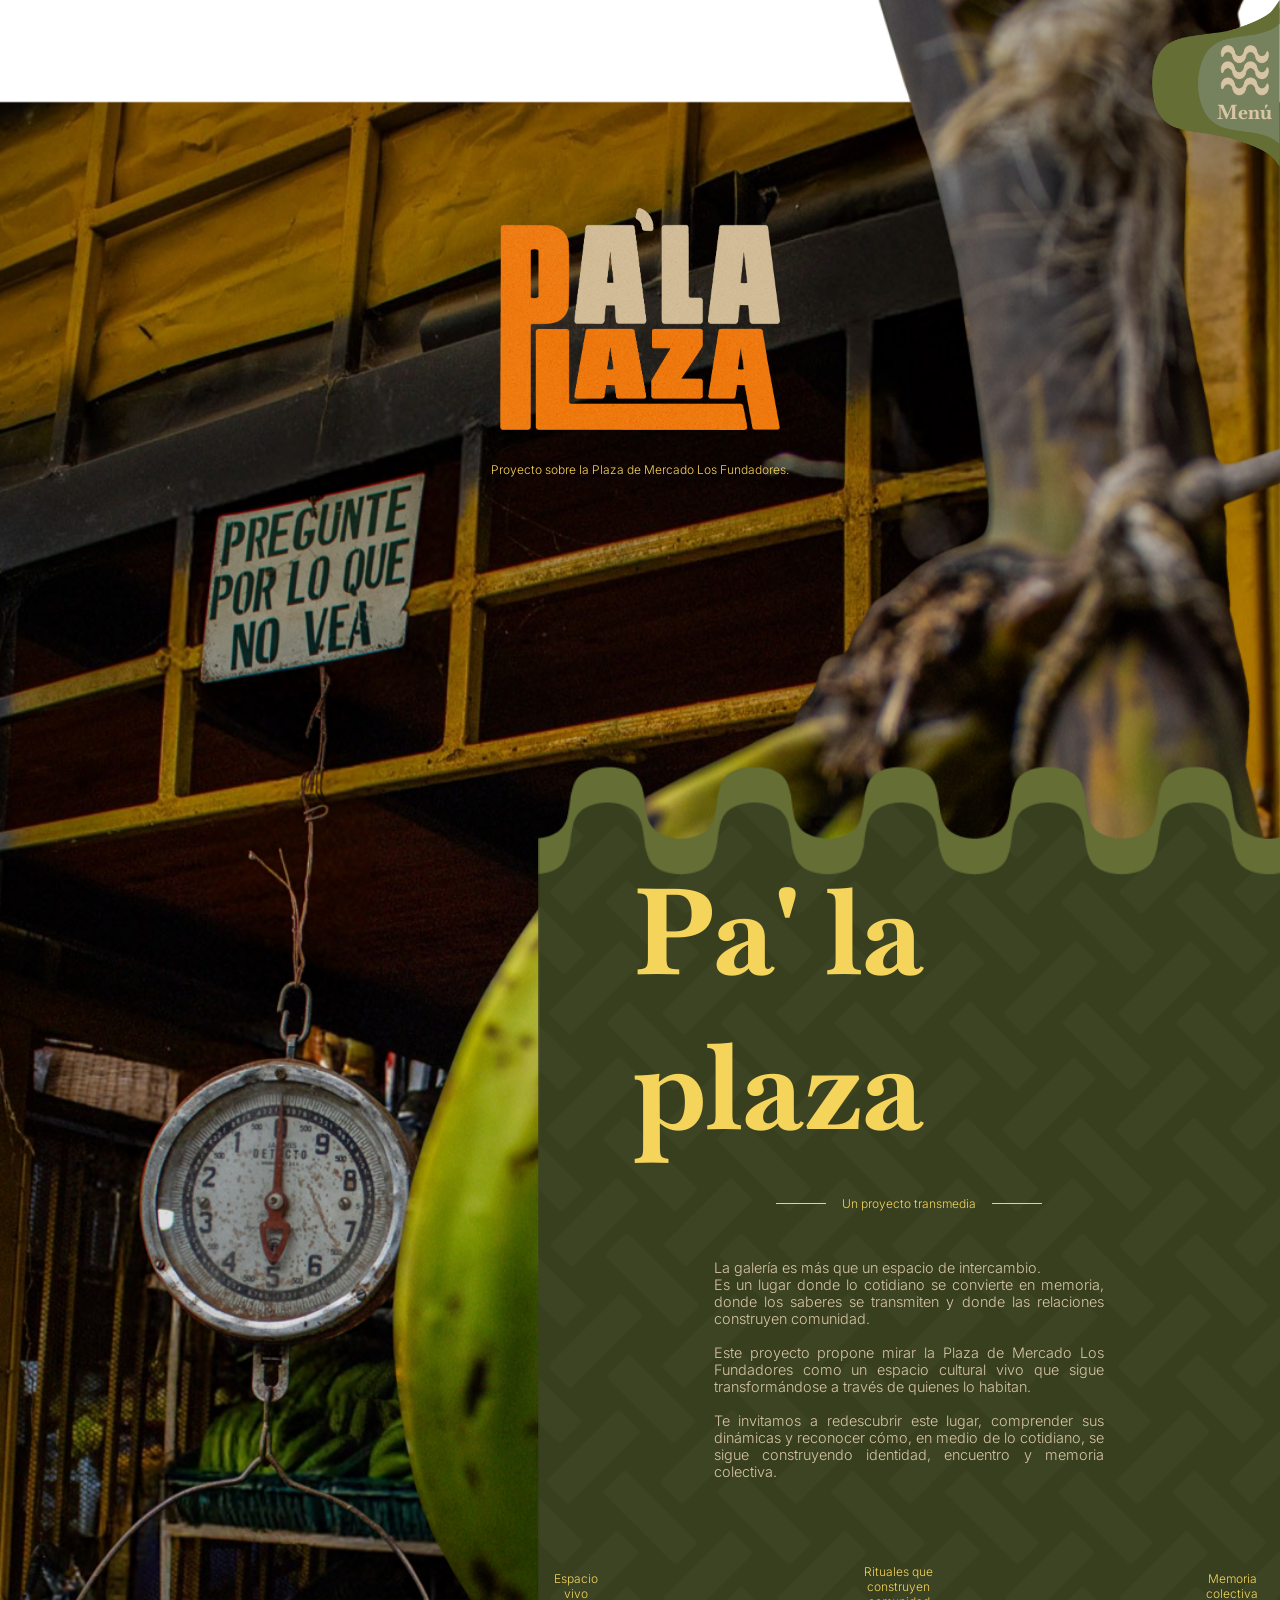
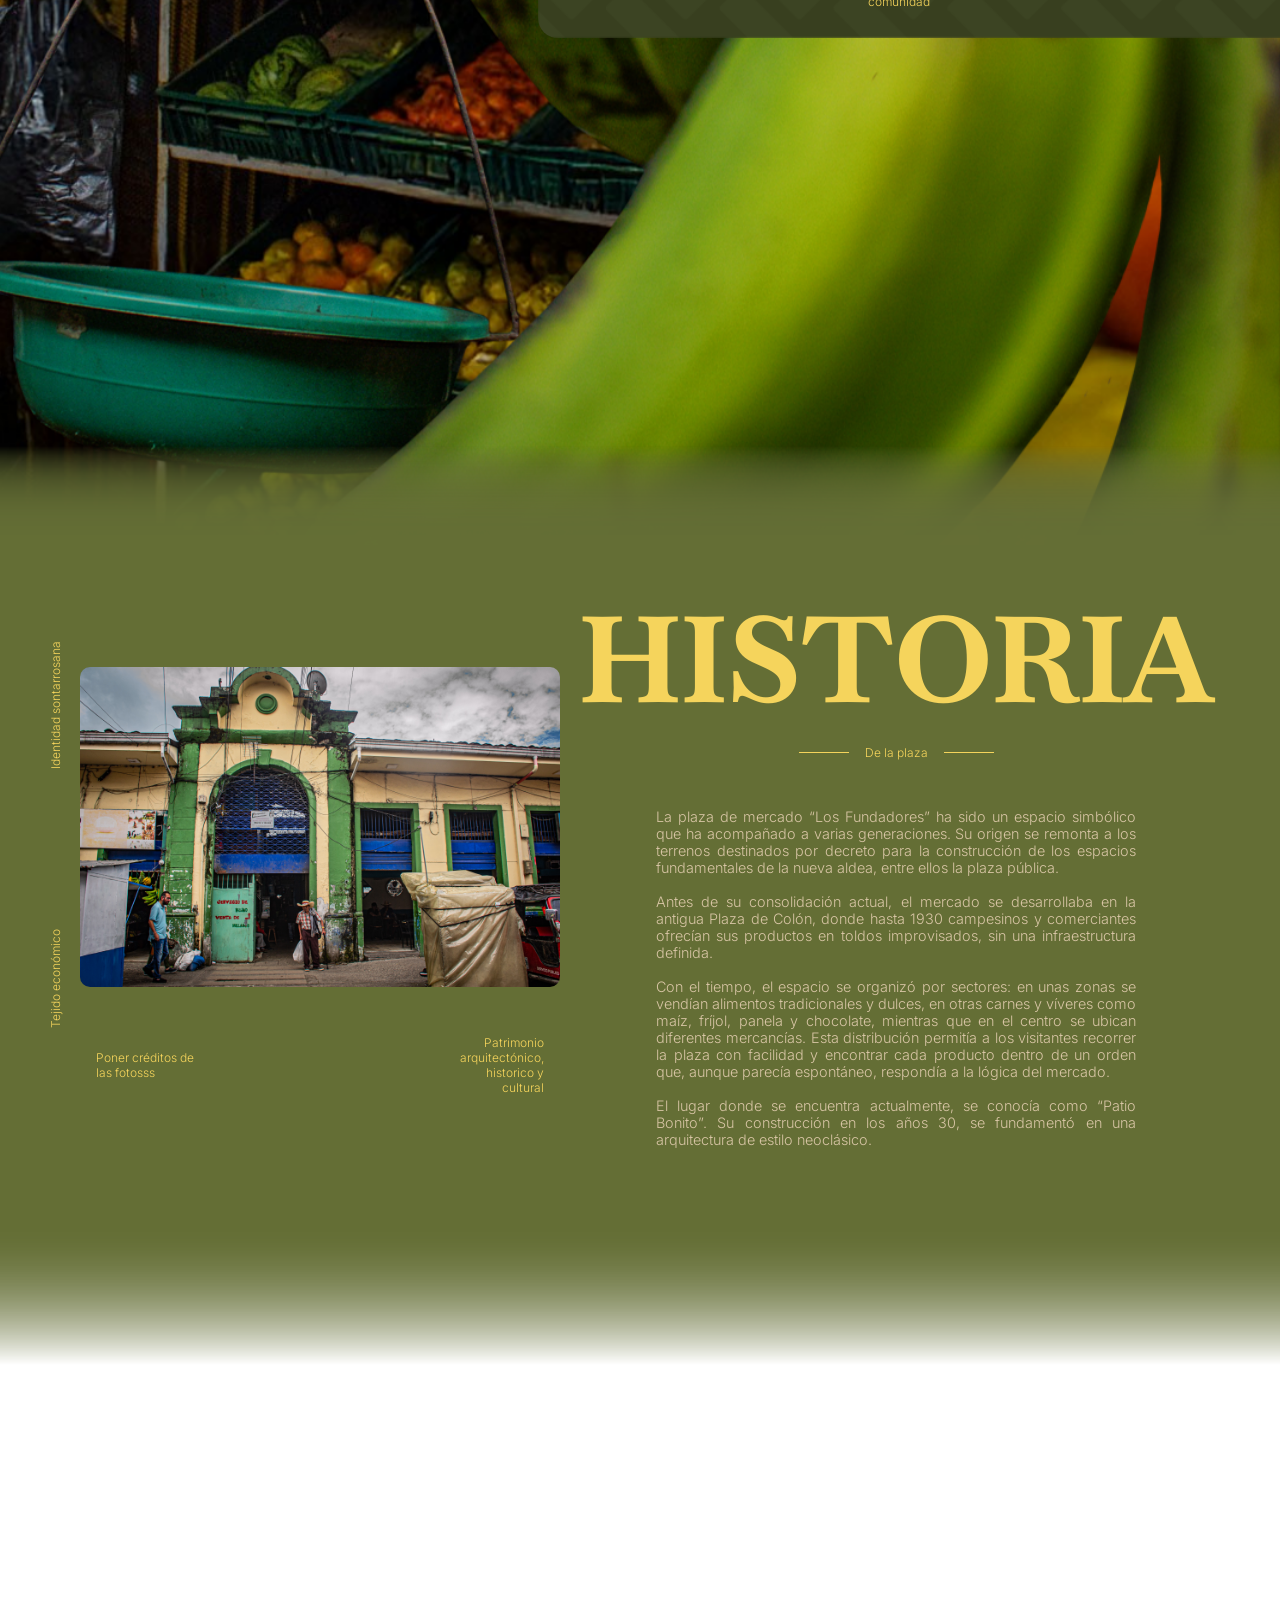
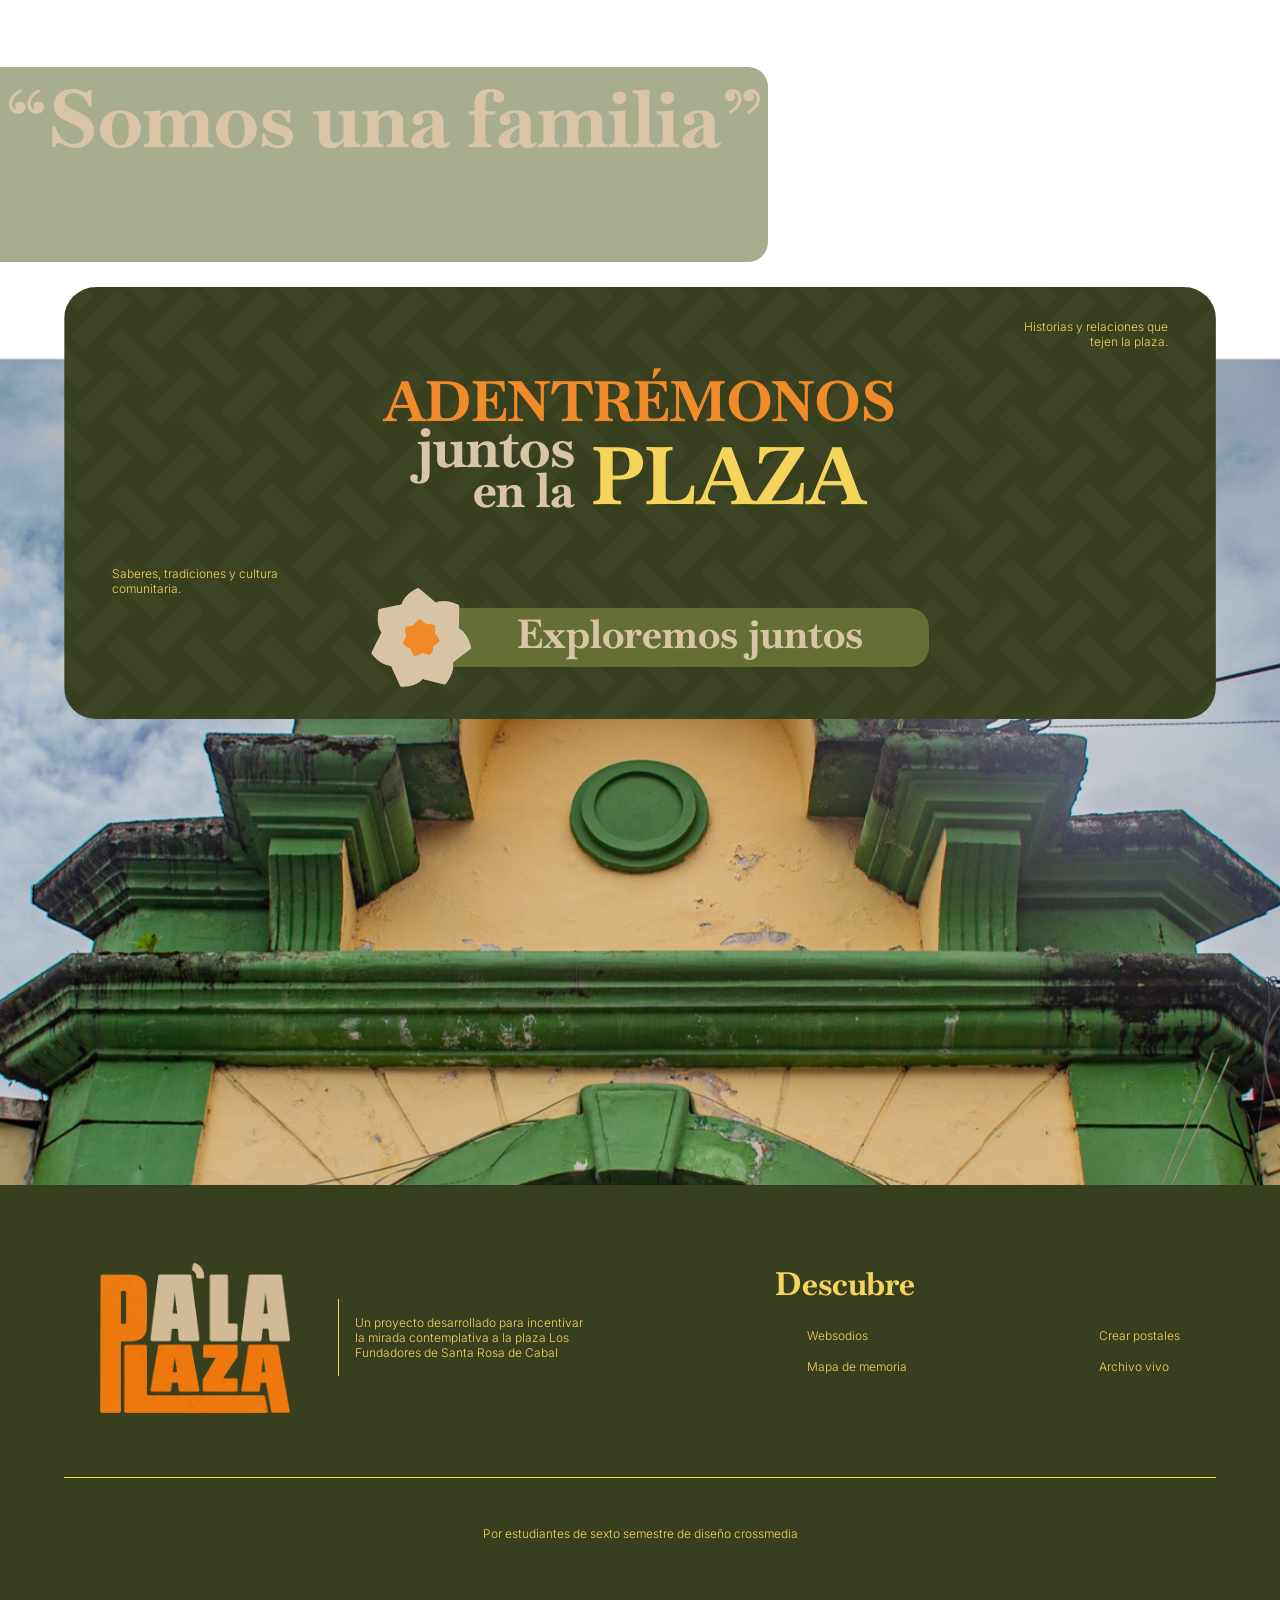
==== commit 19dcadb9: "fix: eliminación de interna habitar la plaza en todas las internas + link de mapa de memoria a posta" ====
--- a/index.html
+++ b/index.html
@@ -55,7 +55,7 @@
                         <ul>
                             <li><a href="websodios.html">Websodios</a></li>
                             <li><a href="mapamemoria.html">Mapa de memoria</a></li>
-                            <li><a href="habitar.html">Habitar la plaza</a></li>
+                             <!-- <li><a href="habitar.html">Habitar la plaza</a></li> -->
                             <li><a href="postales.html">Postales</a></li>
                             <li><a href="archivovivo.html">Archivo vivo</a></li>
                         </ul>
@@ -209,7 +209,7 @@
                 <div>
                     <a href="websodios.html">Websodios</a>
                     <a href="mapamemoria.html">Mapa de memoria</a>
-                    <a href="habitar.html">Habitar la plaza</a>
+                    <!--<a href="habitar.html">Habitar la plaza</a>-->
                 </div>
                 <div>
                     <a href="postales.html">Crear postales</a>
--- a/style.css
+++ b/style.css
@@ -184,7 +184,7 @@
     letter-spacing: var(--espaciado-texto-apoyo);
     color:var(--amarillo);
     height: 15%;
-    gap: 9rem;
+    gap: 15rem;
 }
 .menu-cuerpo{
   display: flex;
@@ -302,16 +302,17 @@
   align-items: center;
   justify-content: center;
   background-image: url(IMG/FONDO-INTRO.png);
+  border-radius:0 0 0 var(--borde-m) ;
   background-size: cover;
   background-repeat: no-repeat;
   position: relative;
   width: 58%;
-  height: 90vh;
+  height: 97vh;
   margin-left: auto;
   margin-top: 18rem;
   margin-right: 0;
   gap: 1rem;
-  padding-top: 5rem;
+  padding-top: 6rem;
   z-index: 20;
 }
 .titulo-secundario h1{
@@ -371,9 +372,11 @@
 }
 .alinear-iz{
   text-align: left;
+
 }
 .alinear-der{
   text-align: right;
+
 }
 .img_scroll img{
   margin-top: 5rem;
@@ -423,12 +426,12 @@
   justify-content: center; 
   position: absolute;
   left: 0;
-  top: 26%;
+  top: 31%;
   background-color: rgba(100, 110, 53, 0.56);
   width: 60%;
-  height: 8%;
+  height: 12%;
   border-radius: 0  var(--borde-m) var(--borde-m) 0;
-  z-index: 10;
+  z-index: 50;
 }
 .frase span{
   font-family: var(--fuente-titulos);
@@ -672,7 +675,7 @@
   will-change: transform;
 }
 
-/* Responsive adjustments */
+/* Responsive adjustments 
 @media (max-width: 980px) {
   .hero-container { min-height: 200vh; }
   .hero-intro { margin-top: 8rem; gap: 1.5rem; }
@@ -697,7 +700,7 @@
   .txt-boton { width: 100%; max-width: 340px; height: auto; padding: 1rem; }
   .footer-nav-columnas { flex-direction: column; gap: 2rem; margin-left: 0; }
   .contenido-footer { flex-direction: column; gap: 2rem; margin: 2rem 1rem; }
-}
+}*/
 
 /*--------------------------------------------------------------------
 style-interna webssodios*/
@@ -767,7 +770,8 @@
   justify-content: center;
 }
 .txt-apoyo-iz-intro h6{
-  transform: translatey(19px);
+  left: -0.8rem;
+  transform: translatey(12px);
 }
 .txt-apoyo-iz-intro h5{
   color: var(--color-titulo-acento2);
@@ -821,6 +825,8 @@
   display: block;
 }
 .episodio{
+  height: 24rem;
+  width: auto;
   display: flex;
   flex-direction: row;
   position: relative;
@@ -1035,10 +1041,12 @@
     flex-direction: row;
     align-items: center;
     width: 100%;
-    margin:-2rem 0rem 2rem 18rem;
+    padding: 0rem 15rem 0rem 10rem;
+    margin: 0rem;
     position: relative;
 }
 .img-mapa{
+  margin-top: 2rem;
   width: 600px;
   height: auto;
   display: flex;
@@ -1065,6 +1073,7 @@
 
 /*puntos del mapa*/
 .puntos-mapa{
+  margin-top: 2rem;
   position: absolute;
  transition: transform 0.4s ease;
 }
@@ -1348,35 +1357,6 @@
   
 }
 
-/*Parallax intro*/
-.parallax-intro-mapa{
-  position: absolute;
-  inset: 0;
-  height: 100%;
-  z-index: 1;
-}
-.capam{
-  position: absolute;
-  left: -10;
-  width: 100%;
-  height: 130%;
-  background-size: 135%;
-  background-position: 20% 60%;
-  background-repeat: no-repeat;
-  will-change: transform;
-}
-.capam1{
-  background-image: url(IMG/INTROW.jpg);
-  z-index: 1;
-}
-.capam2{
-  background-image: url(IMG/INTROW1.jpg);
-  z-index: 2;
-}
-.capam3{
-  background-image: url(IMG/INTROW2.jpg);
-  z-index: 3;
-}
 
 /*parallax cta mapa*/
 .capa-cta-mapa{
@@ -1395,7 +1375,7 @@
 .parallax-intro-mapa{
   position: absolute;
   inset: 0;
-  height: 100%;
+  height: 125%;
   z-index: 1;
 }
 .capam{
@@ -1403,8 +1383,8 @@
   left: -10;
   width: 100%;
   height: 130%;
-  background-size: 103%;
-  background-position: 100% 66%;
+  background-size: 105%;
+  background-position: 91% 95%;
   background-repeat: no-repeat;
   will-change: transform;
 }
@@ -1439,4 +1419,417 @@
 .txt-principal-intro{ 
  display: flex;
  justify-content: center;
+}
+#xpc{
+  display: none;
+}
+.centrado{
+  text-align: center;
+}
+.contenedor-feed{
+  padding-top: 2rem;
+  width: 90%;
+  display: flex;
+  flex-direction: row;
+  align-items: center;
+  justify-content: center;
+  gap: 2rem;
+  position: relative;
+}
+.contenido-archivovivo{
+  display: flex;
+  flex-direction: column;
+  height: 146vh;
+  position: relative;
+  align-items: center;
+  background-image: url(IMG/FONDOMENÚ.png);
+  background-position: center;
+  background-repeat: no-repeat;
+  background-size: 130%;
+  z-index: 100;
+}
+/*Parallax intro archivo*/
+.parallax-intro-archivo{
+  position: absolute;
+  inset: 0;
+  height: 125%;
+  z-index: 1;
+}
+.capaArchivo{
+  position: absolute;
+  left: -10;
+  width: 100%;
+  height: 130%;
+  background-size: 114%;
+  background-position: 2% 0%;
+  background-repeat: no-repeat;
+  will-change: transform;
+}
+.capaA1{
+  background-image: url(IMG/Parallax-intro-archivo.jpg);
+  z-index: 1;
+}
+.capaA2{
+  background-image: url(img/parallax-intro-archivo-hojas.png);
+  z-index: 2;
+}
+.capaA3{
+  background-image: url(IMG/parallax-intro-archivo-racimo.png);
+  z-index: 3;
+}
+.capaA4{
+  background-image: url(img/parallax-intro-archivo-platano.png);
+  z-index: 4;
+}
+
+/*parallax cta archivo*/
+.capa-cta-archivo{
+  position: absolute;
+  inset: 0;
+  bottom: -50%; 
+  background-image: url(img/foto-mapa-13.jpg);
+  background-size: 132%;
+  background-position: 31% 68%;
+  background-repeat: no-repeat;
+  z-index: 1;
+  will-change: transform;
+}
+
+/*interna postales*/
+
+.txt-rotado-vertical-intro-postal{
+  position: absolute;
+  transform: rotate(-90deg);
+  left: 67px;
+  top: 31%;
+  transform-origin: center;
+}
+.texto-apoyo-vertical-derecha-postales {
+    position: absolute;
+    top: 143rem;
+    right: 3rem;
+    transform: rotate(90deg);
+    transform-origin: top right;
+    white-space: nowrap;
+    display: flex;
+    justify-content: center;
+    align-items: center;
+}
+.hero-container-interna-postales{
+  background-image: url(IMG/Fondo-oscuro-patron-lateral.webp);
+  background-size: 110%;
+ background-position: 0% 50%;
+   position: relative;
+  overflow: hidden;
+  height: 120vh;
+}
+.foto-intro-postales{
+  background-image: url(IMG/Foto-intro-postales.jpg);
+  background-size: cover;
+  border-radius: var(--borde-m);
+  transform: scaleX(-1);
+    position: absolute;
+   right: 9rem;
+    top: 4rem;
+    width: 81%;
+    height: 69%;
+    z-index: 1;
+}
+.hero-container-interna-postales p{
+  margin: 13rem 17rem;
+  text-align: center;
+}
+.intro-interna-postales{
+  display: flex;
+  flex-direction: column;
+  justify-content: center;
+  align-items: center;
+  margin-top: 10.1rem;
+  gap: 4rem;
+  margin-left: -32rem;
+}
+.container-parallax-carros{
+  position: relative;
+  overflow: hidden;
+  height: 120vh;
+}
+
+.capa-carros-postales {
+   display: flex;
+   position: absolute;
+   inset: 0;
+   bottom: -32%;
+   background-image: url(img/Parallax-carros-postales.jpg);
+   background-size: 115%;
+   background-position: 0% 256%;
+   background-repeat: no-repeat;
+   z-index: 10;
+   will-change: transform;
+}
+.titulo-principal-postales{
+  display: flex;
+  flex-direction: column;
+  gap: -2rem;
+
+}
+.txt-apoyo-intro-postales {
+    position: relative;
+    display: flex;
+    flex-direction: row;
+    justify-content: center;
+    align-items: center;
+    gap: 1rem;
+    transform: translateY(-17px);
+    margin-bottom: -11%;
+
+}
+.selector-postales{
+  height: 115vh;
+  background-image: url(IMG/FONDOMENÚ.png);
+  background-size: 129%;
+  background-repeat: no-repeat;
+  background-position-y: -1rem;
+}
+.opciones-postales{
+  display: flex;
+  flex-direction: row;
+  justify-content: center;
+  gap: 4rem;
+  margin: 3rem;
+  margin-top: 6rem;
+}
+.opcion{
+  display: flex;
+  flex-direction: column;
+  align-items: center;
+  justify-content: center;
+  gap: 1rem;
+}
+.opcion img{
+  width: 260px;
+  height: auto;
+  border-radius: var(--borde-s);
+}
+.opcion div{
+  gap: 1rem;
+  display:flex;
+  flex-direction: row;
+}
+.frases-postales div{
+  background-color: var(--verde-oliva-medio);
+  border-radius: var(--borde-s);
+  width: 100%;
+  height: 100%;
+  display: flex;
+  flex-direction: row;
+  align-items: center;
+  justify-content: center;
+  gap: 2rem;
+}
+.frases-postales{
+  display: flex;
+  flex-direction: row;
+  align-items: center;
+  justify-content: center;
+  gap: 1rem;
+  margin: 1rem 12rem;
+  margin-bottom: 6rem;
+  height: 3rem;
+}
+.frases-postales h2{
+  font-size: var(--tamaño-xs);
+}
+.titulo-postal{
+  font-size: 6.5rem;
+}
+#btn-crear-postal {
+    position: relative;
+    z-index: 10;
+    border: none;
+    background: transparent;
+    cursor: pointer;
+    padding: 0;
+    right: -31rem;
+}
+/*dieseño ecard postal*/
+/* ==========================================================================
+   ESTILOS PARA LA POSTAL 3D ANIMADA (OCULTA POR DEFECTO)
+   ========================================================================== */
+
+/* 1. El contenedor principal que controla la visibilidad y perspectiva 3D */
+.contenedor-resultado-postal {
+  display: none; 
+  perspective: 1500px; 
+  width: 700px;       /* 🚀 Subimos de 550px a 700px (Cámbialo al tamaño que desees) */
+  height: 480px;      /* 🚀 Subimos de 380px a 480px (Proporción postal estándar) */
+  margin: 5rem auto; 
+  opacity: 0; 
+  transition: opacity 0.6s ease-in-out;
+}
+
+/* Clase que agregaremos con JS (opcional para transicionar la aparición) */
+.contenedor-resultado-postal.visible {
+  display: block;
+  opacity: 1;
+}
+
+/* 2. El esqueleto de la postal que va a rotar */
+.postal-3d {
+  width: 100%;
+  height: 100%;
+  position: relative;
+  transform-style: preserve-3d; /* Permite que los hijos hereden el entorno 3D */
+  transition: transform 0.8s cubic-bezier(0.4, 0, 0.2, 1); /* Giro suave y natural */
+  box-shadow: 0 15px 35px rgba(0, 0, 0, 0.2); /* Sombra elegante para dar relieve */
+  border-radius: 12px;
+}
+
+/* 3. El activador del efecto: Cuando el mouse pasa por encima, gira 180 grados */
+.contenedor-resultado-postal:hover .postal-3d {
+  transform: rotateY(180deg);
+}
+
+/* 4. Propiedades comunes para ambas caras (Frente y Atrás) */
+.cara {
+  position: absolute;
+  width: 100%;
+  height: 100%;
+  backface-visibility: hidden; /* Oculta la parte trasera de la capa al girar */
+  border-radius: var(--borde-m); 
+  overflow: hidden; /* Evita que las imágenes se salgan de las esquinas redondeadas */
+}
+
+/* 5. CARA FRONTAL: Solo la fotografía artística elegida */
+.cara-frente {
+  z-index: 2; /* Asegura que inicie al frente */
+  transform: rotateY(0deg);
+}
+
+.cara-frente img {
+  width: 100%;
+  height: 104%;
+  object-fit: cover;   
+  display: block;
+}
+
+/* 6. CARA TRASERA: El fondo de color + la frase con color inteligente */
+.cara-atras {
+  transform: rotateY(180deg); 
+}
+
+.cara-atras #render-fondo {
+  width: 100%;
+  height: 100%;
+  object-fit: cover; /* El fondo cubre toda la cara trasera */
+}
+
+/* 7. Contenedor absoluto para superponer la frase encima del fondo */
+.render-texto-contenedor {
+  position: absolute;
+  top: 6rem;
+  left: 0;
+  width: 65%;
+  height: auto;
+  display: flex;
+  align-items: center;      
+  justify-content: flex-start; 
+  padding: 0 3.5rem;        
+  box-sizing: border-box;
+}
+
+/* 8. La imagen (.png transparente) de la frase seleccionada */
+#render-frase-img {
+  width: auto;
+  max-width: 85%; /* Evita que la frase toque los bordes de la postal */
+  max-height: 75%;
+  object-fit: contain; /* Mantiene la proporción de tu caligrafía o diseño */
+}
+
+/* Estilos de apoyo para la selección visual en tu menú superior */
+.postal-elegible, .frase-elegible {
+  transition: transform 0.2s ease, box-shadow 0.2s ease;
+  cursor: pointer;
+}
+
+.seleccionado {
+  outline: 5px solid var(--verde-oliva-claro);
+  transform: scale(1.03);
+}
+
+.txt-apoyo-postales {
+    position: relative;
+    display: flex;
+    flex-direction: row;
+    justify-content: center;
+    align-items: center;
+    gap: 1rem;
+    transform: translateY(308px);
+    right: -5rem;
+
+}
+.contenedor-guia-postal{
+  background-image: url(IMG/Postal-referencia.jpg);
+  background-size: 150%;
+  background-position: 98% 46%;
+  width: 700px;      
+  height: 480px; 
+  border-radius: var(--borde-m);
+}
+/*parallax postales cajas*/
+.parallax-resultado-postal{
+  position: absolute;
+  inset: 0;
+  height: 120%;
+  z-index: 1;
+}
+.capap{
+  position: absolute;
+  left: -10;
+  width: 100%;
+  height: 121%;
+  background-size: 100%;
+  background-position: 0% -13%;
+  background-repeat: no-repeat;
+  will-change: transform;
+}
+.capap1{
+  background-image: url(IMG/parallax-postales.jpg);
+  z-index: 1;
+}
+.capap2{
+  background-image: url(IMG/parallax-postales2.png);
+  z-index: 2;
+}
+.capap3{
+  background-image: url(IMG/parallax-postales3.png);
+  z-index: 3;
+}
+.capap4{
+  background-image: url(IMG/parallax-postales4.png);
+  z-index: 4;
+}
+
+
+.CTA-cierre {
+  position: relative;
+  z-index: 50;
+  right: -5rem;
+    display: flex;
+    flex-direction: column;
+    align-items: center;
+    background-image: url(IMG/FONO-CTA.png);
+    border-radius: 2rem;
+    background-size: cover;
+    width: 90%;
+    height: 52.5vh;
+    margin-top: 20%;
+    z-index: 10;
+    background-position-y: 87%;
+}
+.CTA-cierre p{
+  margin: 0rem 10rem 1.5rem;
+  text-align: center;
+}
+.txt-crea-postal{
+  transform: translateY(-1rem);
 }
--- a/responsive.css
+++ b/responsive.css
@@ -1,44 +1,8 @@
-:root{
-    /*tamaño fuentes responsivos
-
---tamaño-xxs:clamp(0.7rem, 0.8vw, 0.75rem);
-
---tamaño-xs:clamp(0.9rem, 1.1vw, 1rem);
-
---tamaño-s:clamp(1.8rem, 3vw, 2.5rem);
-
---tamaño-m:clamp(2.2rem, 4vw, 3rem);
-
---tamaño-l:clamp(2.5rem, 5vw, 3.5rem);
-
---tamaño-xl:clamp(3.5rem, 7vw, 5rem);
-
---tamaño-xxl:clamp(4.5rem, 10vw, 7.5rem);
-
---tamaño-titulos-principales: var(--tamaño-l);
-
---tamaño-titulos-acento1: var(--tamaño-xl);
-
---tamaño-titulos-acento2: var(--tamaño-s);
-
---tamaño-titulos-acento3: var(--tamaño-m);
-
---tamaño-parrafos: var(--tamaño-xs);
-
---tamaño-texto-apoyo: var(--tamaño-xxs);
-
---tamaño-botones:clamp(1rem, 2vw, 1.4rem);
-
---tamaño-menu:clamp(2rem, 4vw, 3.5rem);
-
---tamaño-frases:clamp(2.5rem, 6vw, 5rem);
-
---espaciado-texto-apoyo:clamp(0.08rem, 0.2vw, 0.18rem);
-}*/
+
 @media (max-width:600px){
 
 h1{
-  font-size: 3rem;
+  font-size: 2.6rem;
 }
 
 h3{
@@ -75,8 +39,11 @@
 
   /* CONTENIDO menú oculto */
 
+  header {
+  overflow: hidden;
+}
   .contenido-menu{
-   
+   height: 55rem;
     justify-content: center;
     gap: 6rem;
     position: relative;
@@ -90,17 +57,16 @@
     flex-direction: column;
     justify-content: center;
     align-items: center;
-
     margin-left: 0;
     height: auto;
-
+    padding-top: 6rem;
     gap: 2rem;
   }
   .texto-apoyo-horizontal{
     justify-content: space-evenly;
     padding: 4rem 1rem 1rem;
     height: 20%;
-    gap: 3rem;
+    gap: 2rem;
 }
 
   .texto-apoyo-vertical-izquierda{
@@ -146,8 +112,7 @@
 /*hero*/
 .hero-container{position: relative;
     overflow: hidden;
-    min-height: 90vh;
-    max-height: 190vh;
+    height: fit-content;
     top: 0;
     left: 0;
     padding-bottom: 0;
@@ -157,7 +122,7 @@
     top: 0;
     left: 0;
     width: 100%;
-    height: 100%;
+    height: fit-content;
     object-fit: cover;
 }
 
@@ -167,8 +132,10 @@
   inset: 0;
   height: 120%;
   z-index: 1;
+  overflow: hidden;
 }
 .capa{
+     filter: brightness(55%);  
     position: absolute;
     top: 0;
     min-height: 85vh;
@@ -195,8 +162,8 @@
     position: relative;
     width: 100%;
     padding-top: 6rem;
-    height: 50vh;
-    top: -2rem;
+    height: 26rem;
+    top: 1.8rem;
     gap: 1rem;
     z-index: 20;
 }
@@ -216,9 +183,9 @@
   background-repeat: no-repeat;
   flex-direction: column;
   justify-content: center;
-  height: 92vh;
+  height: 52rem;
   gap: 1rem;
-  top: -14rem;
+  top: 17rem;
 }
 
 .texto-apoyo-horizontal{
@@ -262,24 +229,23 @@
   display: flex;
     flex-direction: column;
     width: 100%;
-    height: 98vh;
+    height: 50rem;
     justify-content: center;
     align-items: center;
     gap: 6rem;
-    position: relative;
-    background-repeat: no-repeat;
-    position: relative;
-    overflow: hidden;
     margin-top: 0px;
-    top: -28rem;
+    top:3rem;
+    margin-bottom: -8rem;
+    overflow: hidden;
 }
 .capa-cta {
-  height: 98vh;
+  height: 45rem;
   background-size: 300%;
-  background-position: 51%;
+  background-position: 51% 80%;
   z-index: 1;
   will-change: transform;
-  top: 16rem;
+  top: 23rem;
+  overflow: hidden;
 }
 .frase{
   display: none;
@@ -288,8 +254,8 @@
     background-image: url(IMG/FONO-CTA.png);
     border-radius: 1rem;
     background-size: 150%;
-    width: 90%;
-    height: 15vh;
+    width: 85%;
+    height: 16vh;
     margin-top: 100px;
     z-index: 10;
 }
@@ -334,7 +300,7 @@
 }
 
 .txt-boton{
-  width: 21vh;
+  width: 10rem;
   height: 50%;
   transform: translatex(-0.5rem);
 }
@@ -345,7 +311,7 @@
 .boton img{
   height: 50px;
   width: auto;
-  transform: translateX(0.75rem);
+  transform: translateX(0.2rem);
   z-index: 99;
 }
 .boton span{
@@ -354,9 +320,12 @@
 }
 
 footer{
+  position: relative;
+  z-index: 2;
   width: 100%;
-  height: 41vh;
+  height: 22rem;
   gap: 0rem;
+  overflow: hidden;
 }
 .contenido-footer{
   gap: 1rem;
@@ -393,5 +362,542 @@
   margin: 1rem;
 }
 
+/*interna websodios*/
+.logo-fijo{
+  margin: 1.5rem 1rem;
+  width: 3.5rem;
+}
+.hero-container-internas{
+  position: relative;
+    overflow: hidden;
+    top: 0;
+    left: 0;
+    padding-bottom: 0;
+    overflow: hidden;
+}
+.parallax-intro-websodios{
+  position: absolute;
+  top: 0;
+  inset: 0;
+  height: 100%;
+  z-index: 1;
+  overflow: hidden;
+}
+.capaw {
+    position: absolute;
+    top: 0;
+    height: cover;
+    width: 100%;
+    height: 100%;
+    background-size: 180%;        
+    background-position: 63% 0%;
+    background-repeat: no-repeat;
+    will-change: transform;
+    overflow: hidden;
+
+}
+.intro-internaw {
+  margin-top: 9rem;
+  gap: 1rem;
+  transform:translateX(0%);
+  overflow: hidden;
+}
+.intro-internaw h2{
+  padding: 0 3rem;
+  text-align: center;
+}
+.txt-apoyo-intro{
+  gap: 0.5rem;
+  transform: translateY(-18px);
+  margin-left: 1rem;
+  margin-bottom: -2%;
+}
+.txt-rotado-vertical-intro{
+  position: absolute;
+  transform: rotate(-90deg);
+  left: -1.7rem;
+  top: 29%;
+  transform-origin: center;
+}
+.txt-apoyo-iz-intro h6{
+  position: relative;
+  right: 0.4rem;
+  font-size: 1.2rem;
+  transform: translatey(0px);
+}
+.txt-apoyo-iz-intro {
+  font-size: 1.2rem;
+  transform: translatey(6px);
+}
+.txt-rotado-vertical-intro h6{
+  font-size: 1.2rem;
+}
+.txt-apoyo-iz-intro h5{
+  font-size: 1.5rem;
+}
+.websodios{
+    background-repeat: no-repeat;
+    position: relative;
+    width: 100%;
+    height: 35.5rem;
+    top: 0;
+    gap: 1rem;
+    z-index: 20;
+    overflow: hidden;
+  gap: 1rem;
+  top: -16rem;
+}
+.color-web{
+  font-size: 2.6rem;
+}
+.titulo-version-horizontal{
+  display: flex;
+  flex-direction: row;
+  align-items: center;
+  margin: 2rem 10rem;
+  justify-content: center;
+}
+.contenedor-videos{
+  gap: 1rem;
+  padding: 1rem 1rem;
+  margin-left: 1rem;
+}
+.episodio{
+    height: auto;
+    width: 100%;
+  flex: 0 0 100%;
+}
+video{
+  display:flex;
+  height: 10rem;
+  width: auto;
+  display: block;
+}
+.info-episodio-icon{
+  width: 35px;
+  top: 0.1px;
+}
+/* PANEL OCULTO */
+.info-episodio{
+
+  padding: 2rem 0.9rem;
+}
+.info-episodio h6{
+  font-size: 1.8rem;
+  line-height: 2rem;
+ display: flex;
+ text-align: center;
+  margin:  0; 
+  margin-top: 2rem;
+  margin-bottom: 1rem;
+  transform: translateY(0%);
+}
+.subtitulo-lineas h2 {
+  text-align: center;
+}
+.texto-intro-websodios{
+  display: none;
+}
+.alinear-centro{
+  text-align: end;
+}
+.container-cta-internas{
+  z-index: 1;
+  display: flex;
+    flex-direction: column;
+    width: 100%;
+    height: 68rem;
+    justify-content: center;
+    align-items: center;
+    gap: 0rem;
+
+    overflow: hidden;
+    top: -38rem;
+    margin-bottom: -54rem;
+}
+.capa-cta-websodios {
+  height: cover;
+  background-size: 300%;
+  z-index: 1;
+  will-change: transform;
+  top: -18rem;
+    background-position: 25% 58%;
+    overflow: hidden;
+}
+#xpc {
+  display: flex;
+}
+
+/*INTERNA MAPA*/
+.parallax-intro-mapa{
+  position: absolute;
+  top: 0;
+  inset: 0;
+  height: 100%;
+  z-index: 1;
+  overflow: hidden;
+}
+.capam{
+    position: absolute;
+    filter: brightness(50%);
+    top: 0;
+    height: cover;
+    width: 100%;
+    height: 100%;
+    background-size: 154%;        
+    background-position: 60% 0%;
+    background-repeat: no-repeat;
+    will-change: transform;
+    overflow: hidden;
+
+}
+.txt-medio-intro-internas{
+  transform: translateY(2.5rem);
+  align-items: center;
+  justify-content: center;
+}
+.txt-principal-intro h3{
+ transform: translatey(-6px);
+ margin-left: -0.4rem;
+}
+.mapa{
+  top: -20rem;
+  height: 41rem;
+  background-size: 400%;
+  overflow: hidden;
+  background-position-y: 1rem;
+  gap: 1rem;
+}
+.img-mapa{
+  margin-top: 1rem;
+  width: 90%;
+  height: auto;
+}
+.icono-boton{
+  width: 28px;
+}
+.foto-mapa-2{
+  top: 16rem;
+  left: 26.6rem;
+}
+.foto-mapa-3{
+  top: 11.5rem;
+  left: 29rem;
+}
+
+.foto-mapa-6{
+  top: 5.8rem;
+  left: 31.5rem;
+}
+.foto-mapa-7{
+  top: 12rem;
+  left: 25.4rem;
+}
+.foto-mapa-11{
+  top: 13rem;
+  left: 18rem;
+}
+.foto-mapa-13{
+  top: 6.4rem;
+  left: 23rem;
+}
+.foto-mapa-d{
+  top: 14rem;
+  left: 24.2rem;
+}
+.foto-mapa-e{
+  top: 12rem;
+  left: 31.5rem;
+}
+.convenciones-1 img{
+  width: 20px;
+}
+.convenciones{
+    display: flex;
+    flex-direction: row;
+    justify-content: center;
+    align-items: center;
+    margin-right: 0rem;
+}
+.capa-cta-mapa {
+  height: cover;
+  background-size: 350%;
+  z-index: 1;
+  will-change: transform;
+  top: -28rem;
+    background-position: 58% 60%;
+    overflow: hidden;
+}
+/*archivo vivo*/
+.contenido-archivovivo{
+  top: -20rem;
+  height: 47rem;
+  background-size: 455%;
+  overflow: hidden;
+  background-position-y: 1rem;
+  gap: 1rem;
+}
+.contenedor-feed{
+  top: -4rem;
+  padding-top: -5rem;
+  margin-bottom: -3rem;
+}
+/*INTERNA archivo*/
+.parallax-intro-archivo{
+  position: absolute;
+  top: 0;
+  inset: 0;
+  height: 100%;
+  z-index: 1;
+  overflow: hidden;
+}
+.capaArchivo{
+    position: absolute;
+    filter: brightness(49%);
+    top: 0;
+    height: cover;
+    width: 100%;
+    height: 100%;
+    background-size: 340%;        
+    background-position: 16% 0%;
+    background-repeat: no-repeat;
+    will-change: transform;
+    overflow: hidden;
+
+}
+.capa-cta-archivo {
+  height: cover;
+  background-size: 340%;
+  z-index: 1;
+  will-change: transform;
+  top: -26rem;
+    background-position: 75% 60%;
+    overflow: hidden;
+}
+/*interna postales*/
+.txt-rotado-vertical-intro-postal{
+  position: absolute;
+  transform: rotate(-90deg);
+  left: 14px;
+  top: 27%;
+  transform-origin: center;
+}
+
+.txt-apoyo-intro-postales{
+  gap: 0.5rem;
+  transform: translateY(1rem);
+  margin-left: -0.2rem;
+  margin-bottom: 0%;
+}
+.titulo-principal-postales{
+  display: flex;
+  flex-direction: column;
+
+}
+/*internas postales*/
+.hero-container-interna-postales{
+background-repeat: no-repeat;
+  background-size: 550%;
+ background-position: 5% 10%;
+   position: relative;
+  overflow: hidden;
+  height: 58rem;
+  width: 100%;
+  overflow: hidden;
+  z-index: 100;
+}
+.foto-intro-postales{
+  background-image: url(IMG/Foto-intro-postales.jpg) ;
+  filter: brightness(50%);
+  
+  background-repeat: no-repeat;
+  background-size: 300%;
+  background-position: 100% -4%;
+  position: absolute;
+  right: -2rem;
+  width: 22rem;
+  height: 100rem;
+  top: -1rem;
+  overflow: hidden;
+}
+.intro-interna-postales{
+  display: flex;
+  flex-direction: column;
+  justify-content: center;
+  align-items: center;
+  margin-top: 14.5rem;
+  gap: 4rem;
+  margin-left: 0rem;
+  overflow: hidden;
+}
+.intro-interna-postales h2{
+  margin-top: -3rem;
+  gap: 4rem;
+  margin-left: 0rem;
+}
+.hero-container-interna-postales p {
+  text-align: justify;
+  margin: 20rem 1.5rem;  
+}
+.container-parallax-carros {
+    position: relative;
+    overflow: hidden;
+    height: 25rem;
+}
+.capa-carros-postales {
+  top: -5rem;
+    bottom: -10rem;
+    background-size: 300%;
+    background-position: 100%;
+    overflow: hidden;
+    height: 50rem;
+}
+.selector-postales{
+  height: 58.5rem;
+  background-image: url(IMG/FONDOMENÚ.png);
+  background-size: 900%;
+  background-position-y: -1rem;
+  justify-content: center;
+  align-items: center;
+  align-content: center;
+}
+.opciones-postales{
+  display: flex;
+  flex-direction: column;
+  justify-content: center;
+  gap: 2rem;
+  margin: 1rem;
+  margin-top: 2rem;
+}
+.opcion{
+  display: flex;
+  flex-direction: column;
+  align-items: center;
+  justify-content: center;
+  gap: 0.5rem;
+}
+.opcion img{
+  width: 120px;
+  height: auto;
+  border-radius: var(--borde-s);
+}
+.opcion div{
+  gap: 0.5rem;
+  display:flex;
+  flex-direction: row;
+}
+.frases-postales div{
+  background-color: var(--verde-oliva-medio);
+  border-radius: var(--borde-s);
+  width: 100%;
+  height: 100%;
+  display: flex;
+  flex-direction: column;
+  align-items: center;
+  justify-content: center;
+  gap: 2rem;
+}
+.frases-postales{
+  position: relative;
+  top: 2rem;
+  display: flex;
+  flex-direction: column;
+  align-items: center;
+  justify-content: center;
+  gap: 1rem;
+  margin: 1rem;
+  margin-bottom: 6rem;
+  height: 8rem;
+  width:16rem ;
+}
+#btn-crear-postal {
+    position: relative;
+    z-index: 10;
+    border: none;
+    background: transparent;
+    cursor: pointer;
+    padding: 0;
+    top: 3rem;
+    right: -2.5rem;
+}
+.contenedor-resultado-postal {
+  display: none; 
+  perspective: 1500px; 
+  transform: translateY(-1rem);
+  width: 16rem;       /* 🚀 Subimos de 550px a 700px (Cámbialo al tamaño que desees) */
+  height: 16rem;      /* 🚀 Subimos de 380px a 480px (Proporción postal estándar) */
+  margin: 5rem auto; 
+  opacity: 0; 
+  transition: opacity 0.6s ease-in-out;
+}
+
+.contenedor-guia-postal{
+  background-image: url(IMG/Postal-referencia.jpg);
+  transform: translateY(-1rem);
+  background-size: 250%;
+  background-position: 80% 72%;
+  width: 16rem;      
+  height: 14rem; 
+  border-radius: var(--borde-m);
+}
+.txt-apoyo-postales {
+    position: relative;
+    display: flex;
+    flex-direction: colum;
+    justify-content: center;
+    align-items: center;
+    gap: 1rem;
+    transform: translateY(6rem);
+    right: -1rem;
+
+}
+.intro{
+  border-radius: 0;
+}
+.parallax-resultado-postal{
+  position: absolute;
+  inset: 0;
+  height: 90rem;
+  z-index: 1;
+}
+.capap{
+  position: absolute;
+  top: 4rem;
+  left: -10;
+  width: 100%;
+  height: 121%;
+  background-size: 300%;
+  background-position: 0% -13%;
+  background-repeat: no-repeat;
+  will-change: transform;
+}
+.CTA-cierre{ 
+    background-image: url(IMG/FONO-CTA.png);
+    border-radius: 1rem;
+    background-size: 150%;
+    width: 85%;
+    height: 16vh;
+    margin-top: 8rem;
+    z-index: 10;
+    margin-bottom: 8rem;
+    transform: translateX(-3.7rem);
+}
+.txt-apoyo-intro-postales{
+
+}
+.render-texto-contenedor {
+  position: absolute;
+  top: 2.5rem;
+  left: -1.5rem;
+  width: 90%;
+  height: auto;
+  display: flex;
+  align-items: center;      
+  justify-content: flex-start; 
+  padding: 0 3.5rem;        
+  box-sizing: border-box;
+}
+
+
 
 }
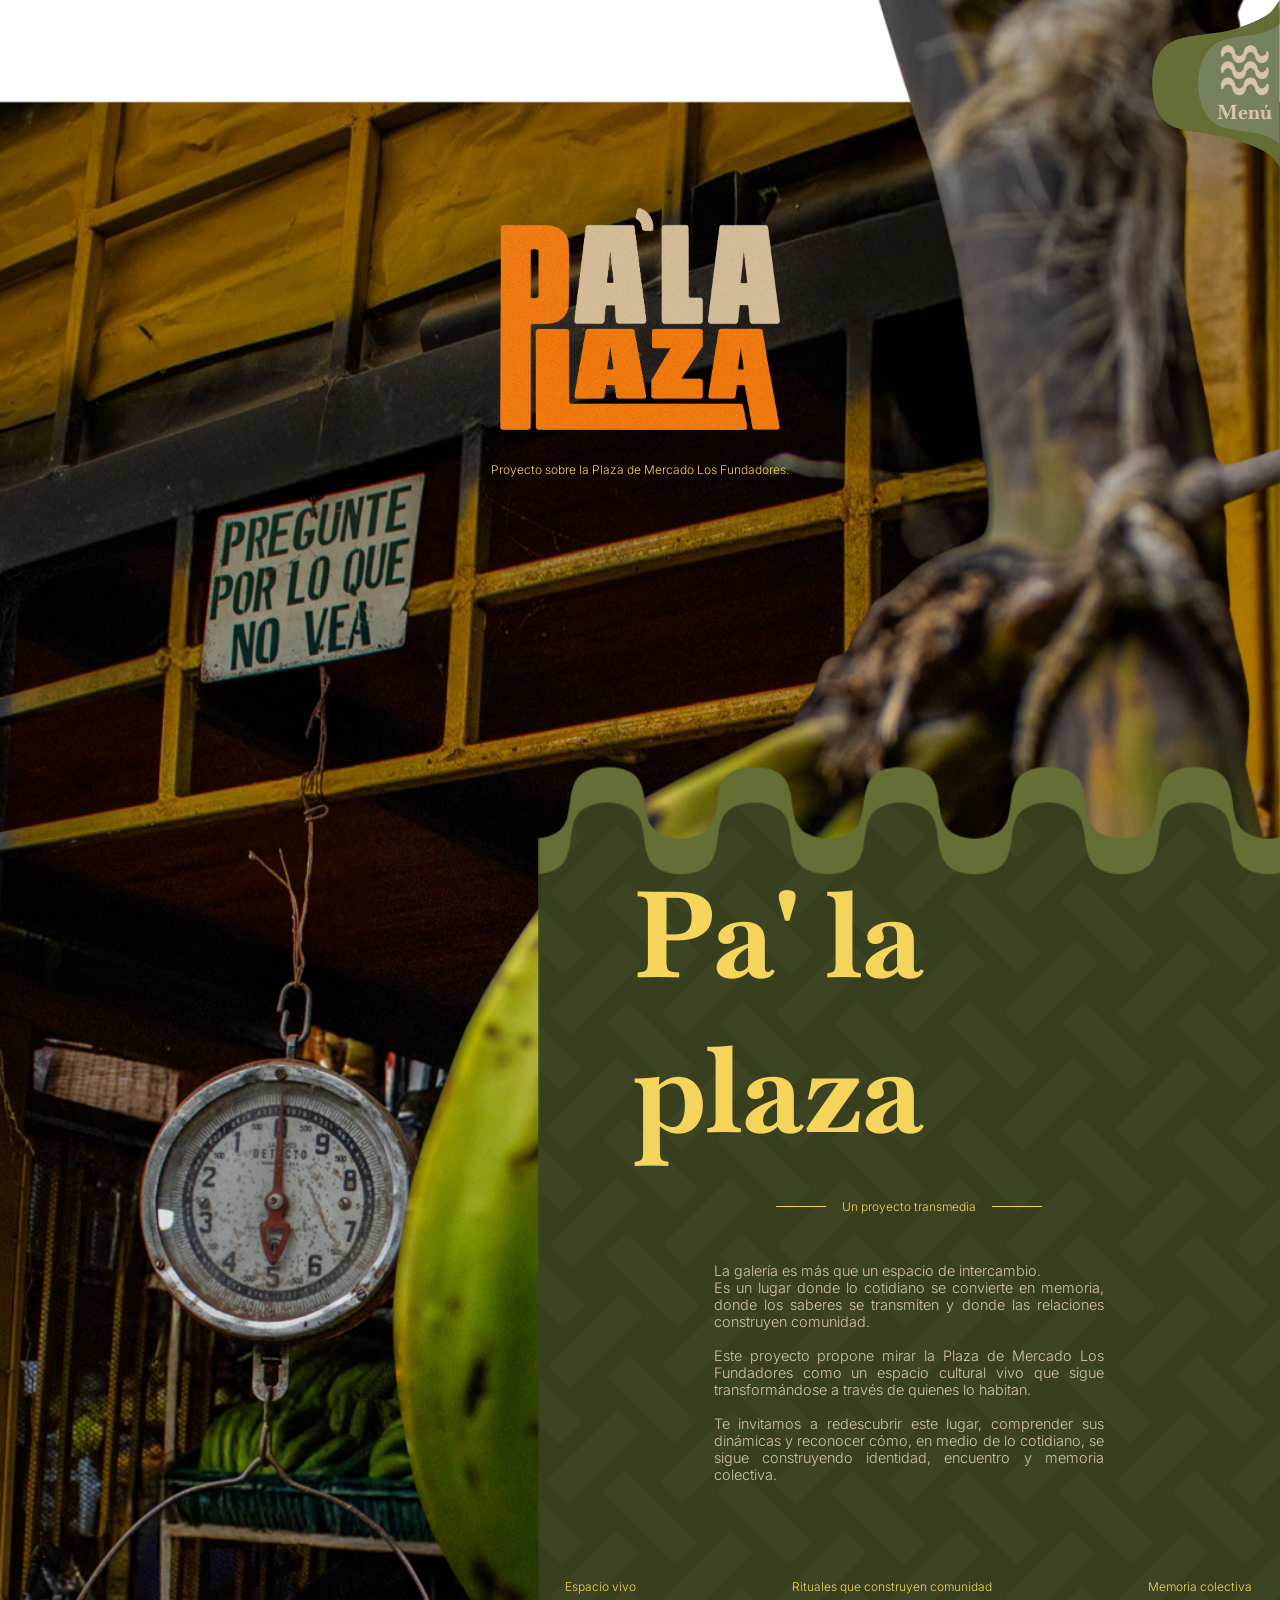
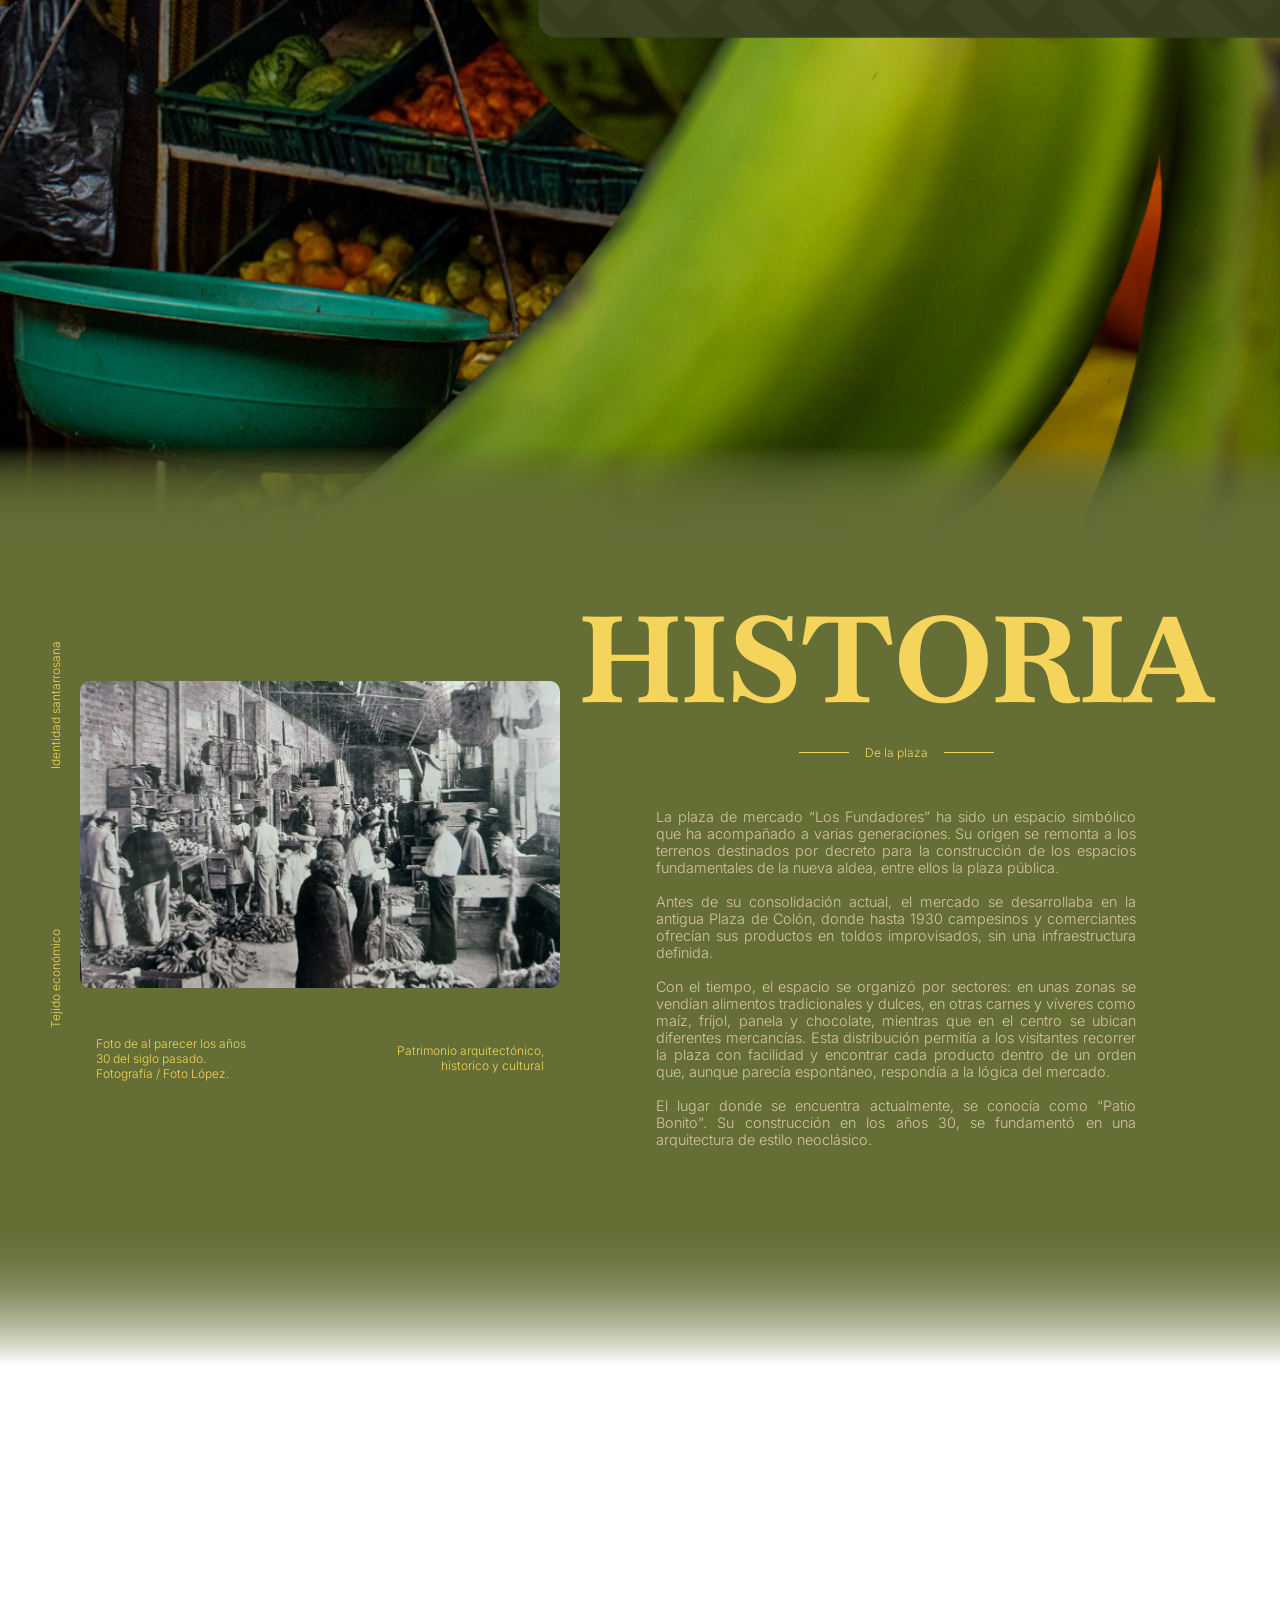
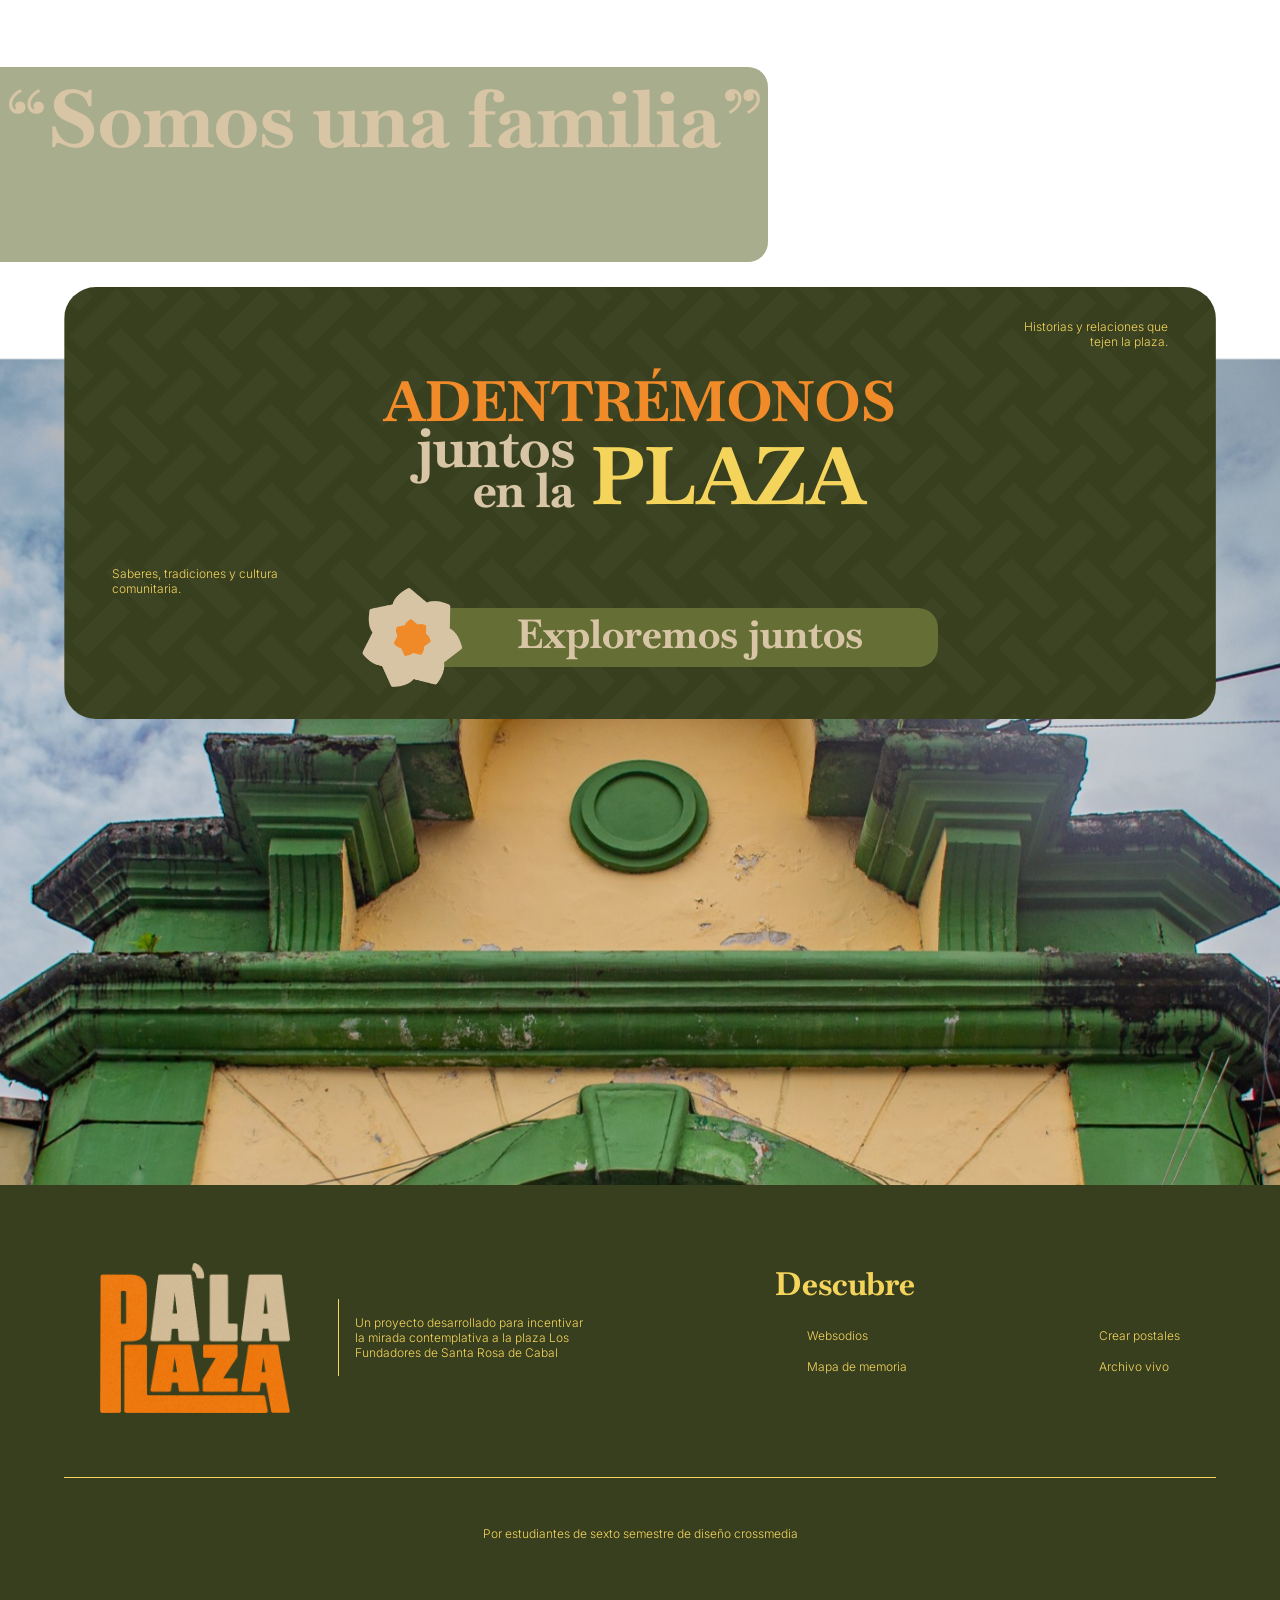
==== commit 8739b916: "Fix: correciones de contenido de la web + animaciones generales" ====
--- a/index.html
+++ b/index.html
@@ -120,15 +120,15 @@
         <div class="apartado-imagen">
             <div class="texto-apoyo-vertical-izquierda-historia">
                 <h2>Tejido económico</h2>
-                <h2>Identidad sontarrosana</h2>
+                <h2>Identidad santarrosana</h2>
             </div>
             <div class="imagen-texto">
                 <div class="img_scroll">
-                    <img src="IMG/ENTRADA.jpg" alt="Entrada a la plaza" width="500px">
+                    <img src="IMG/plaza-de-mercado-antigua.png" alt="Entrada a la plaza" width="500px">
                 </div>
                 <div class="texto-apoyo-horizontal">
-                    <h2 class="alinear-iz">Poner créditos de las fotosss</h2>
-                    <h2 class="alinear-der" id="xresponsive">Patrimonio arquitectónico, <br> historico y cultural</h2>
+                    <h2 class="alinear-iz">Foto de al parecer los años 30 del siglo pasado.<br>Fotografía / Foto López.</h2>
+                    <h2 class="alinear-der" id="xresponsive">Patrimonio arquitectónico, historico y cultural</h2>
                 </div>
             </div>
         </div>
--- a/style.css
+++ b/style.css
@@ -184,7 +184,8 @@
     letter-spacing: var(--espaciado-texto-apoyo);
     color:var(--amarillo);
     height: 15%;
-    gap: 15rem;
+    gap: 9rem;
+    width: 100%;
 }
 .menu-cuerpo{
   display: flex;
@@ -235,6 +236,7 @@
 .menu-nav{
   display: flex;
   flex-direction: column;
+  
 }
 .menu-nav a{
   font-family: var(--fuente-titulos);
@@ -246,10 +248,48 @@
  display: flex;
   gap: 2rem;
   margin-left: 2rem;
+  display: inline-block;
+padding: 0.4rem;
+  transition:
+  color 0.4s ease,
+  transform 0.4s ease;
+  
+
 }
 .menu-nav ul{
   list-style: none;
   padding-left: 0;
+}
+.menu-nav a:hover{
+
+  color: var(--amarillo);
+
+  transform: translateY(-8px);
+}
+
+
+.menu-nav a:hover::after{
+
+  width: 100%;
+}
+.menu-nav a::after{
+
+  content: "";
+
+  position: absolute;
+
+  left: 0;
+  bottom: -0.4rem;
+
+  width: 0%;
+  height: 0.5px;
+
+  background-color: var(--amarillo);
+
+  border-radius: 999px;
+
+  transition:
+  width 0.5s ease;
 }
 
 header {
@@ -379,6 +419,7 @@
 
 }
 .img_scroll img{
+  width: 35rem;
   margin-top: 5rem;
   border-radius: var(--borde-s);
 }
@@ -519,21 +560,36 @@
   align-items: baseline;
   flex-direction: row;
   background-color: var(--verde-oliva-oscuro);
-  width: 53vh;
+  width: 55vh;
   height: 60%;
   border-radius: 0  var(--borde-m) var(--borde-m) 0;
 }
 .boton {
-    display: flex;
-    justify-content: center;
-    align-items: center;
-    flex-direction: row;
-    transform: translateY(-2.5rem);
-    text-decoration: none;
+  display: flex;
+  justify-content: center;
+  align-items: center;
+  flex-direction: row;
+  transform: translateY(-2.5rem) scale(1); 
+  text-decoration: none;
+  transition: transform 0.4s ease, filter 0.4s ease;
+  cursor: pointer;
+  transform-origin: center;
+}
+
+.boton:hover {
+  
+  transform: translateY(-2.5rem) scale(1.08);
+  filter: brightness(1.08);
 }
 .boton img{
-  transform: translateX(1.2rem);
+  transform: translateX(1.2rem) rotate(0deg);
   z-index: 99;
+  display: block;
+}
+
+.boton:hover img {
+  transform: translateX(1.2rem) rotate(360deg);
+  transition: transform 1.5s linear; 
 }
 .boton span{
   font-family: var(--fuente-titulos);
@@ -825,8 +881,7 @@
   display: block;
 }
 .episodio{
-  height: 24rem;
-  width: auto;
+  height: 22rem;
   display: flex;
   flex-direction: row;
   position: relative;
@@ -1268,19 +1323,7 @@
   flex-direction: column;
   justify-content: flex-end;
   padding: 0.25rem 6.875rem;
-  background: linear-gradient(
-     180deg,
-    rgba(56, 63, 31, 0) 0%,
-    rgba(56, 63, 31, 0.35) 30%,
-    rgba(56, 63, 31, 0.85) 80%,
-    #383f1f 100%
-    /*
-    180deg,
-    rgba(30, 58, 37, 0) 0%,
-    rgba(30, 58, 37, 0.35) 20%,
-    rgba(30, 58, 37, 0.85) 70%,
-    #1e3a25 100%*/
-  );
+  
   transform: translateY(100%);
   transition: transform 500ms ease-out;
 }
@@ -1309,8 +1352,23 @@
     display: flex;
     flex-direction: column;
     align-items: center;
-    gap: 2rem;
-    padding: 0rem 2rem;
+    gap: 3rem;
+    padding: 12rem 2rem 0rem 2rem;
+    background: linear-gradient(
+     /*180deg,
+    rgba(56, 63, 31, 0) 0%,
+    rgba(56, 63, 31, 0.35) 30%,
+    rgba(56, 63, 31, 0.85) 80%,
+    #383f1f 100%*/
+    
+   180deg,
+  rgba(56, 63, 31, 0.08) 0%,
+  rgba(56, 63, 31, 0.78) 30%,
+  rgba(24, 27, 15, 0.96) 68%,
+  #14180f 100%
+  );
+  background-position: 100% 10%;
+    
 }
 .info-foto-mapa-contenedor h6::after {
   content: "";
@@ -1323,9 +1381,10 @@
 }
 @media (any-hover: hover) and (any-pointer: fine) {
   .info-foto-mapa {
-    transform: translateY(62%);
+    transform: translateY(70%);
     transition: transform 400ms ease-out;
     transition-delay: 500ms;
+    padding: 0rem 0rem;
   }
  
   .card__background {
--- a/responsive.css
+++ b/responsive.css
@@ -305,15 +305,26 @@
   transform: translatex(-0.5rem);
 }
 .boton {
-    transform: translateY(-4.7rem);
     text-decoration: none;
+     transform: translateY(-4.7rem) scale(1); 
+}
+.boton:hover {
+  transform: translateY(-4.7rem) scale(1.08);
+  filter: brightness(1.08);
 }
 .boton img{
   height: 50px;
   width: auto;
-  transform: translateX(0.2rem);
+  transform: translateX(0.2rem) rotate(0deg);
   z-index: 99;
-}
+  display: block;
+}
+
+.boton:hover img {
+  transform: translateX(0.2rem) rotate(360deg);
+  transition: transform 1.5s linear; 
+}
+
 .boton span{
   transform: translatex(0.4rem);
   font-size: 1rem;
@@ -397,7 +408,7 @@
 
 }
 .intro-internaw {
-  margin-top: 9rem;
+  margin-top: 14rem;
   gap: 1rem;
   transform:translateX(0%);
   overflow: hidden;
@@ -435,6 +446,10 @@
 .txt-apoyo-iz-intro h5{
   font-size: 1.5rem;
 }
+iframe{
+  width: 15rem;
+  height: 8rem;
+}
 .websodios{
     background-repeat: no-repeat;
     position: relative;
@@ -463,7 +478,7 @@
   margin-left: 1rem;
 }
 .episodio{
-    height: auto;
+    height: 8rem;
     width: 100%;
   flex: 0 0 100%;
 }
@@ -609,6 +624,24 @@
   top: 12rem;
   left: 31.5rem;
 }
+.card {
+    display: flex;
+    place-items: center;
+    background-image: url(IMG/Fondo2.png);
+    width: 360px;
+    height: 350px;
+    overflow: hidden;
+    border-radius: var(--borde-m);
+    position: relative;
+    top: 1.5rem;
+    right: -13.8rem;
+    justify-content: center;
+}
+.comando-clic{
+  position: absolute;
+  top: 1rem;
+  right: 1rem;
+}
 .convenciones-1 img{
   width: 20px;
 }
@@ -628,10 +661,15 @@
     background-position: 58% 60%;
     overflow: hidden;
 }
+.info-foto-mapa-contenedor {
+    gap: 2rem;
+  
+}
+
 /*archivo vivo*/
 .contenido-archivovivo{
   top: -20rem;
-  height: 47rem;
+  height: 40rem;
   background-size: 455%;
   overflow: hidden;
   background-position-y: 1rem;
@@ -697,11 +735,11 @@
 /*internas postales*/
 .hero-container-interna-postales{
 background-repeat: no-repeat;
-  background-size: 550%;
+  background-size: 560%;
  background-position: 5% 10%;
    position: relative;
   overflow: hidden;
-  height: 58rem;
+  height: 60rem;
   width: 100%;
   overflow: hidden;
   z-index: 100;
@@ -711,12 +749,12 @@
   filter: brightness(50%);
   
   background-repeat: no-repeat;
-  background-size: 300%;
+  background-size: 380%;
   background-position: 100% -4%;
   position: absolute;
-  right: -2rem;
-  width: 22rem;
-  height: 100rem;
+  right: 0rem;
+  width: 100%;
+  height: 190rem;
   top: -1rem;
   overflow: hidden;
 }
@@ -737,7 +775,7 @@
 }
 .hero-container-interna-postales p {
   text-align: justify;
-  margin: 20rem 1.5rem;  
+  margin: 23rem 1.5rem;  
 }
 .container-parallax-carros {
     position: relative;
@@ -753,7 +791,7 @@
     height: 50rem;
 }
 .selector-postales{
-  height: 58.5rem;
+  height: 62.5rem;
   background-image: url(IMG/FONDOMENÚ.png);
   background-size: 900%;
   background-position-y: -1rem;
@@ -777,7 +815,7 @@
   gap: 0.5rem;
 }
 .opcion img{
-  width: 120px;
+  width: 155px;
   height: auto;
   border-radius: var(--borde-s);
 }
@@ -808,7 +846,6 @@
   margin: 1rem;
   margin-bottom: 6rem;
   height: 8rem;
-  width:16rem ;
 }
 #btn-crear-postal {
     position: relative;
@@ -818,7 +855,7 @@
     cursor: pointer;
     padding: 0;
     top: 3rem;
-    right: -2.5rem;
+    right: -5.5rem;
 }
 .contenedor-resultado-postal {
   display: none; 
@@ -900,4 +937,10 @@
 
 
 
+
+@media (any-hover: hover) and (any-pointer: fine) {
+  .info-foto-mapa {
+    transform: translateY(35%);
+  }
+}
 }
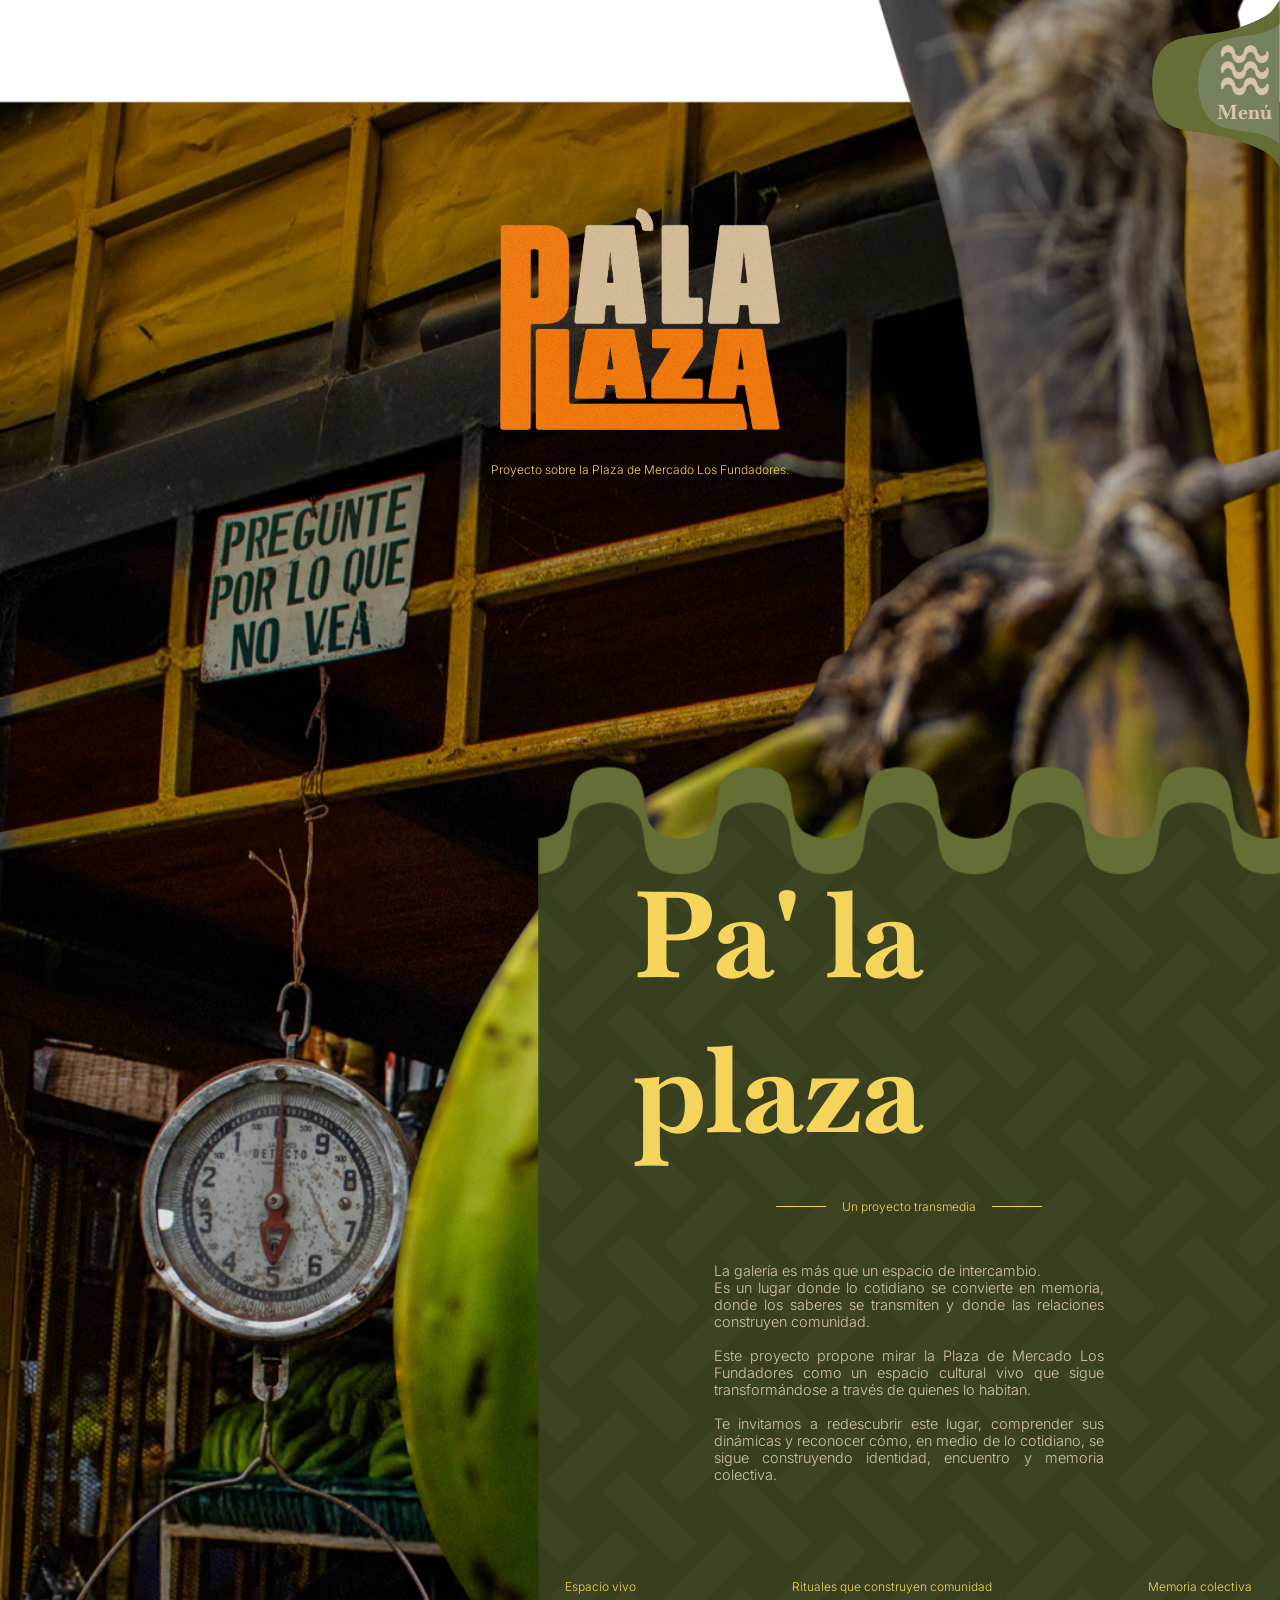
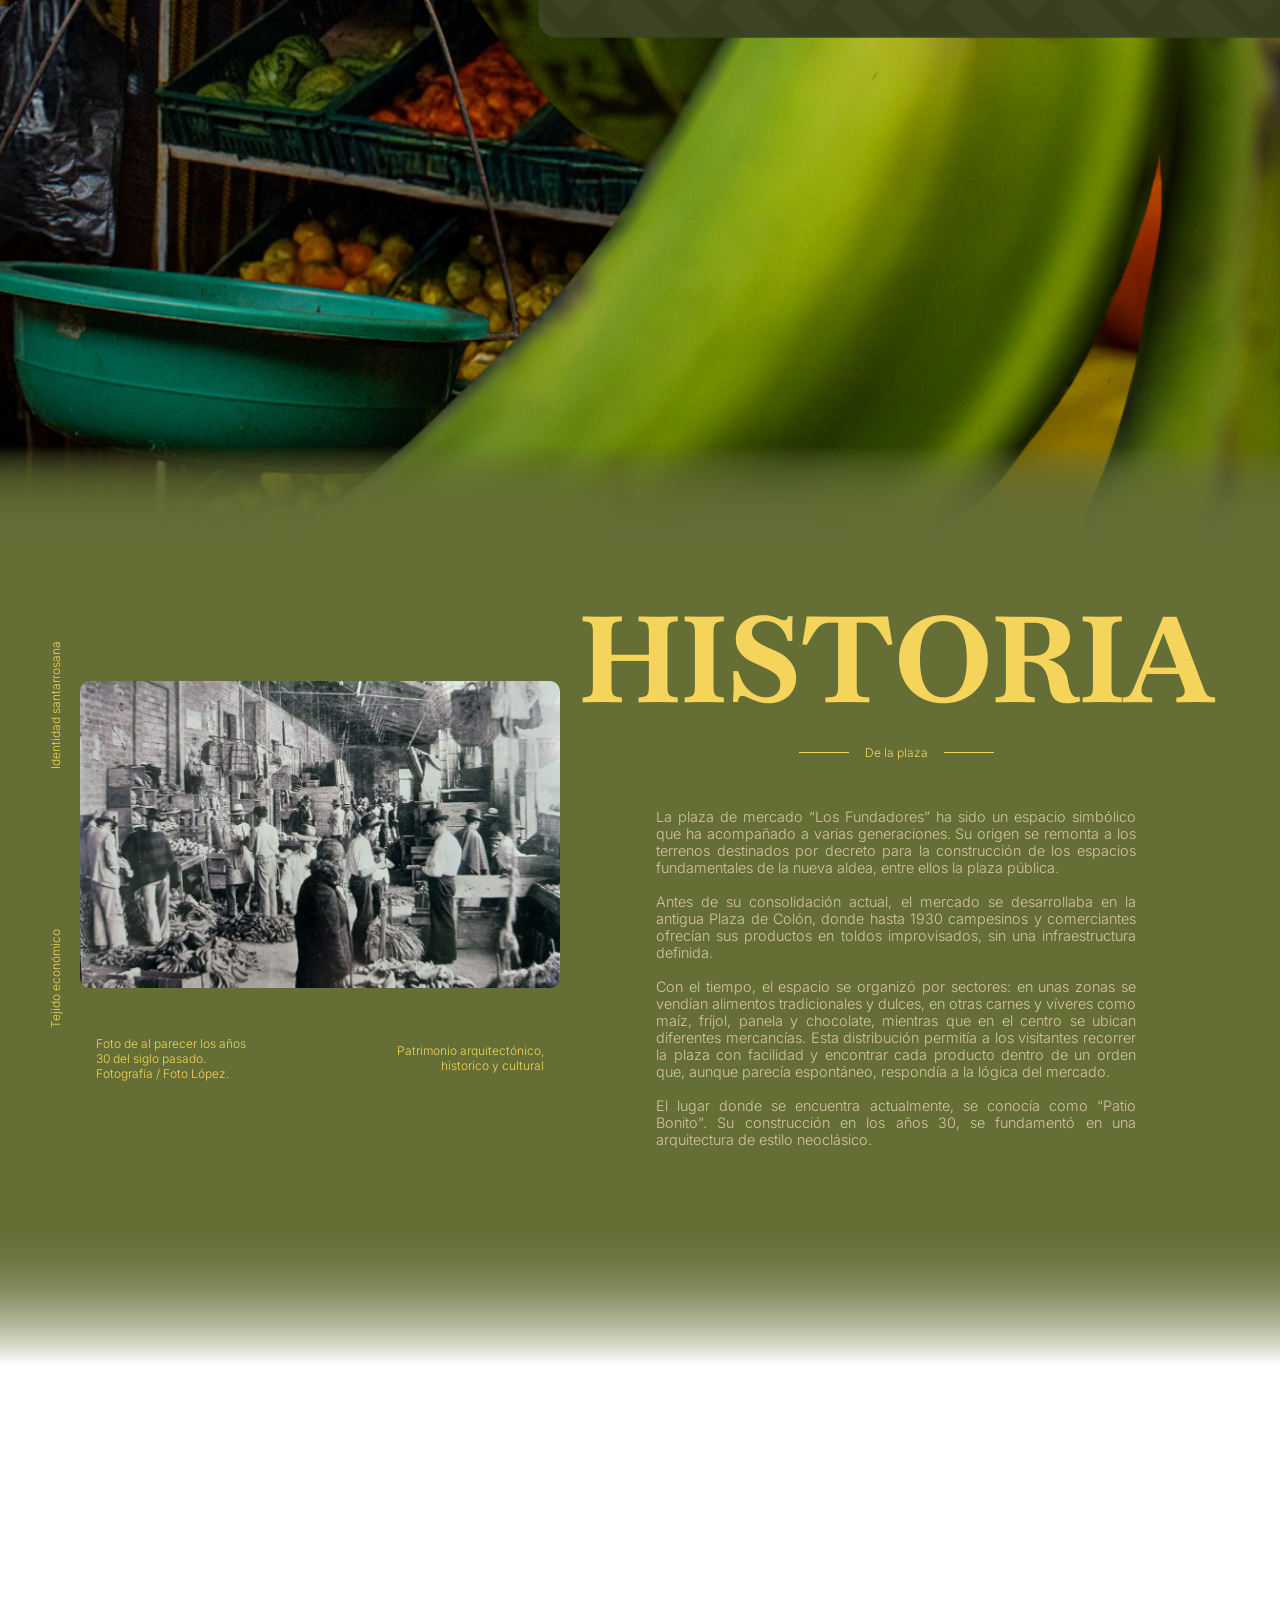
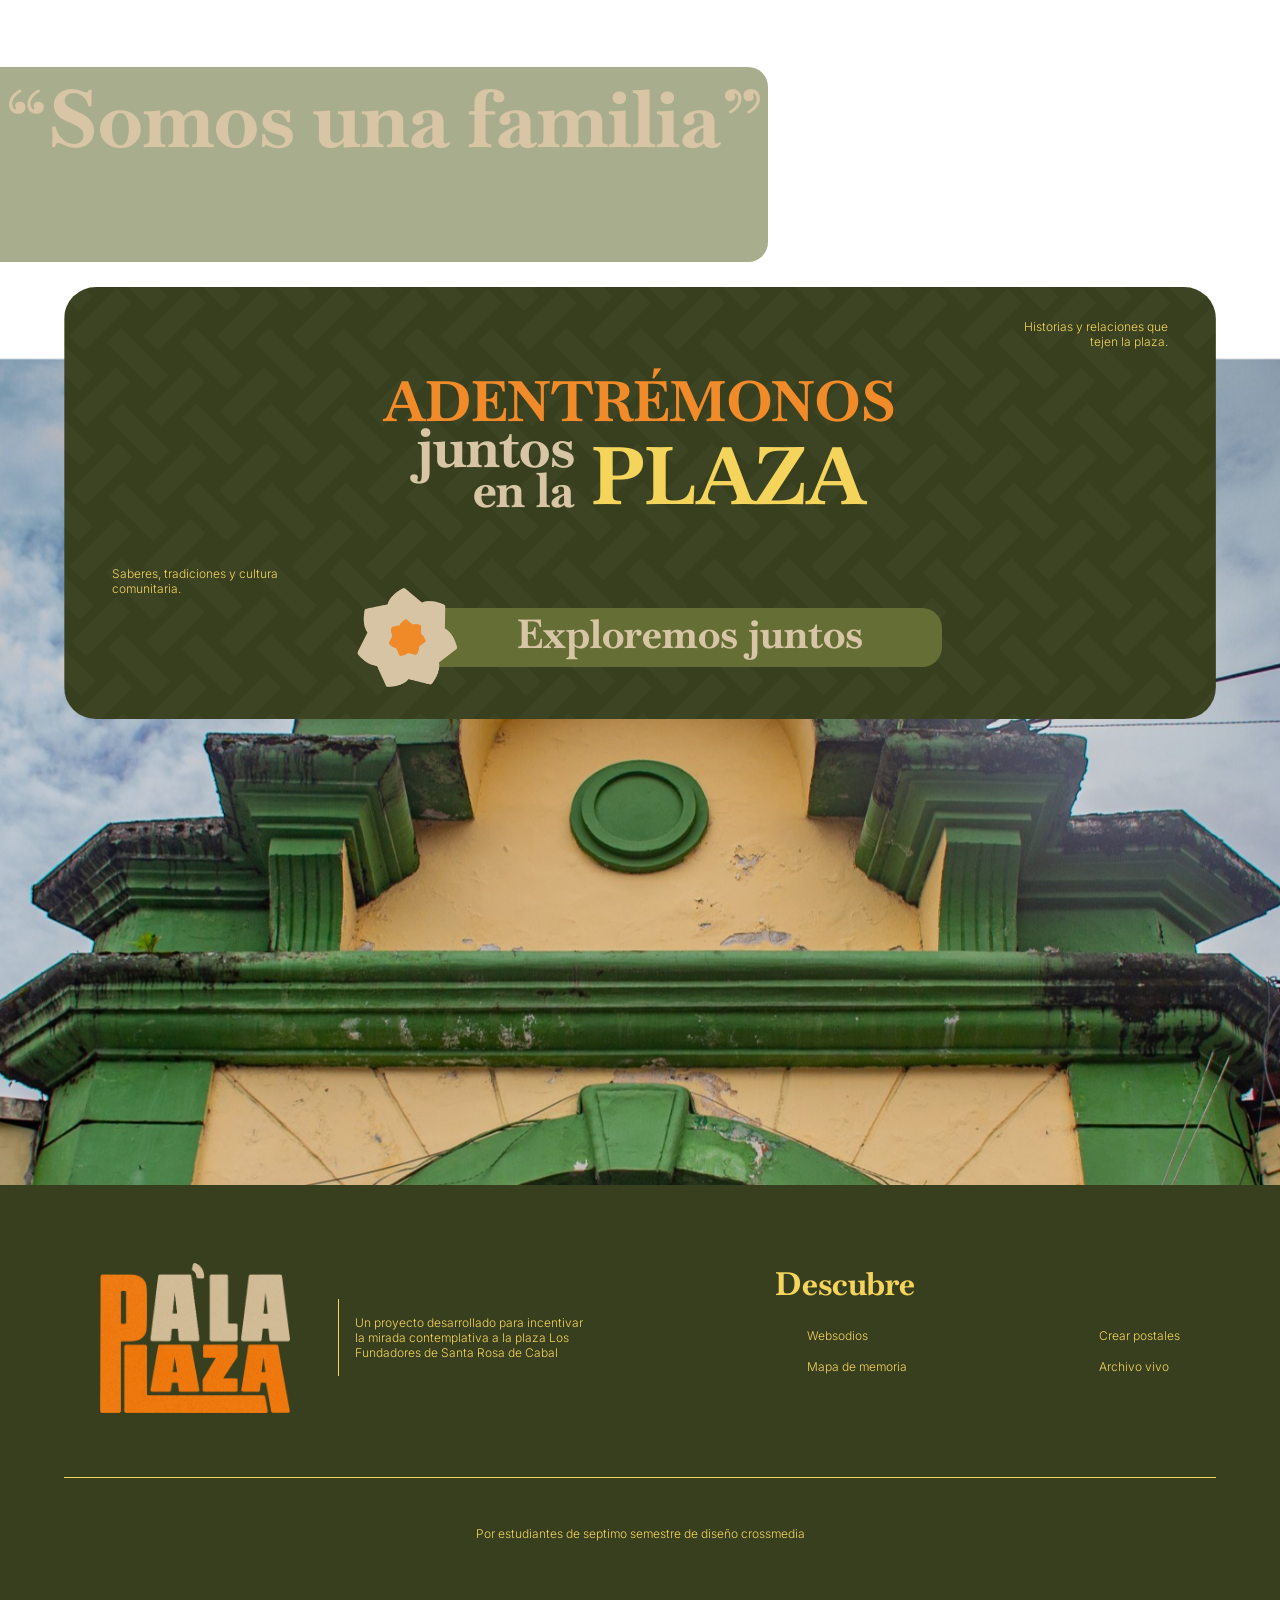
==== commit 7b07c4d0: "Fix: correciones responsive" ====
--- a/index.html
+++ b/index.html
@@ -220,7 +220,7 @@
     </div>
     <hr id="linea-footer">
     <div class="creditos">
-        <h2>Por estudiantes de sexto semestre de diseño crossmedia</h2>
+        <h2>Por estudiantes de septimo semestre de diseño crossmedia</h2>
     </div>
 </footer>
 <script src="funciones.js"></script>
--- a/style.css
+++ b/style.css
@@ -560,7 +560,7 @@
   align-items: baseline;
   flex-direction: row;
   background-color: var(--verde-oliva-oscuro);
-  width: 55vh;
+  width: 56vh;
   height: 60%;
   border-radius: 0  var(--borde-m) var(--borde-m) 0;
 }
@@ -596,6 +596,20 @@
   font-size: var(--tamaño-botones);
   color: var(--color-texto-frases);
 
+}
+.postal-elegible, 
+.frases-elegible {
+
+  transition: transform 0.3s ease, box-shadow 0.3s ease, border-color 0.3s ease;
+ 
+  cursor: pointer;         
+  overflow: hidden;
+  transform-origin: center;  
+}
+.postal-elegible:hover, 
+.frase-elegible:hover {
+  transform: scale(1.04); 
+  box-shadow: 0 10px 20px rgba(0, 0, 0, 0.15); 
 }
 
 /*Diseño footer*/
@@ -988,6 +1002,7 @@
 .capaw4{
   background-image: url(IMG/Persona.png);
   z-index: 4;
+  height: 140%;
 }
 
 /*parallax cta*/
@@ -1326,6 +1341,19 @@
   
   transform: translateY(100%);
   transition: transform 500ms ease-out;
+  background: linear-gradient(
+     /*180deg,
+    rgba(56, 63, 31, 0) 0%,
+    rgba(56, 63, 31, 0.35) 30%,
+    rgba(56, 63, 31, 0.85) 80%,
+    #383f1f 100%*/
+    
+   180deg,
+  rgba(56, 63, 31, 0.00) 0%,
+  rgba(56, 63, 31, 0.78) 30%,
+  rgba(24, 27, 15, 0.96) 68%,
+  #14180f 100%
+  );
 }
 
 /* ensure cards only capture pointer when visible */
@@ -1354,19 +1382,7 @@
     align-items: center;
     gap: 3rem;
     padding: 12rem 2rem 0rem 2rem;
-    background: linear-gradient(
-     /*180deg,
-    rgba(56, 63, 31, 0) 0%,
-    rgba(56, 63, 31, 0.35) 30%,
-    rgba(56, 63, 31, 0.85) 80%,
-    #383f1f 100%*/
     
-   180deg,
-  rgba(56, 63, 31, 0.08) 0%,
-  rgba(56, 63, 31, 0.78) 30%,
-  rgba(24, 27, 15, 0.96) 68%,
-  #14180f 100%
-  );
   background-position: 100% 10%;
     
 }
@@ -1610,7 +1626,7 @@
 .container-parallax-carros{
   position: relative;
   overflow: hidden;
-  height: 120vh;
+  height: 125vh;
 }
 
 .capa-carros-postales {
@@ -1619,7 +1635,7 @@
    inset: 0;
    bottom: -32%;
    background-image: url(img/Parallax-carros-postales.jpg);
-   background-size: 115%;
+   background-size: 119%;
    background-position: 0% 256%;
    background-repeat: no-repeat;
    z-index: 10;
--- a/responsive.css
+++ b/responsive.css
@@ -156,12 +156,12 @@
     text-align: center;
 }
 .intro {
-    background-size: 300%;
+    background-size: 143%;
     background-repeat: no-repeat;
     background-position: 25% 0%;
     position: relative;
     width: 100%;
-    padding-top: 6rem;
+    padding-top: 3rem;
     height: 26rem;
     top: 1.8rem;
     gap: 1rem;
@@ -171,6 +171,7 @@
 
 .text-intro {
     padding: 1rem 3rem;
+    top: 2rem;
 }
 .text-historia {
     padding: 1rem 2rem;
@@ -447,8 +448,10 @@
   font-size: 1.5rem;
 }
 iframe{
-  width: 15rem;
-  height: 8rem;
+  width: 100%;
+  height: auto;
+  max-width: 100%;
+  display: block;
 }
 .websodios{
     background-repeat: no-repeat;
@@ -478,9 +481,11 @@
   margin-left: 1rem;
 }
 .episodio{
-    height: 8rem;
+    height: auto;
     width: 100%;
   flex: 0 0 100%;
+  display: flex;
+  flex-direction: column;
 }
 video{
   display:flex;
@@ -532,7 +537,7 @@
 }
 .capa-cta-websodios {
   height: cover;
-  background-size: 300%;
+  background-size: 400%;
   z-index: 1;
   will-change: transform;
   top: -18rem;
@@ -662,8 +667,26 @@
     overflow: hidden;
 }
 .info-foto-mapa-contenedor {
-    gap: 2rem;
+    gap: 2rem;  
+    width: 100%;
+  height: 80%;
+  gap: 2rem;
+    padding: 0rem;
+     background-position: 100% 80%;
   
+}
+.info-foto-mapa{
+  position: absolute;
+  inset: auto 0 0 0;
+  width: 100%;
+  height: 50%;
+  display: flex;
+  flex-direction: column;
+  justify-content: flex-end;
+  padding: 0.25rem 1rem;
+  
+  transform: translateY(100%);
+  transition: transform 500ms ease-out;
 }
 
 /*archivo vivo*/
@@ -747,14 +770,14 @@
 .foto-intro-postales{
   background-image: url(IMG/Foto-intro-postales.jpg) ;
   filter: brightness(50%);
-  
+  border-radius: 0;
   background-repeat: no-repeat;
   background-size: 380%;
   background-position: 100% -4%;
   position: absolute;
   right: 0rem;
   width: 100%;
-  height: 190rem;
+  height: 42rem;
   top: -1rem;
   overflow: hidden;
 }
@@ -861,20 +884,20 @@
   display: none; 
   perspective: 1500px; 
   transform: translateY(-1rem);
-  width: 16rem;       /* 🚀 Subimos de 550px a 700px (Cámbialo al tamaño que desees) */
-  height: 16rem;      /* 🚀 Subimos de 380px a 480px (Proporción postal estándar) */
-  margin: 5rem auto; 
+  width: 21.5rem;       /* 🚀 Subimos de 550px a 700px (Cámbialo al tamaño que desees) */
+  height: 15rem;      /* 🚀 Subimos de 380px a 480px (Proporción postal estándar) */
+  margin: 1rem auto; 
   opacity: 0; 
   transition: opacity 0.6s ease-in-out;
 }
 
 .contenedor-guia-postal{
   background-image: url(IMG/Postal-referencia.jpg);
-  transform: translateY(-1rem);
+  transform: translateY(0rem);
   background-size: 250%;
   background-position: 80% 72%;
-  width: 16rem;      
-  height: 14rem; 
+  width: 20rem;      
+  height: 17rem; 
   border-radius: var(--borde-m);
 }
 .txt-apoyo-postales {
@@ -917,7 +940,7 @@
     margin-top: 8rem;
     z-index: 10;
     margin-bottom: 8rem;
-    transform: translateX(-3.7rem);
+    transform: translateX(-3rem);
 }
 .txt-apoyo-intro-postales{
 
